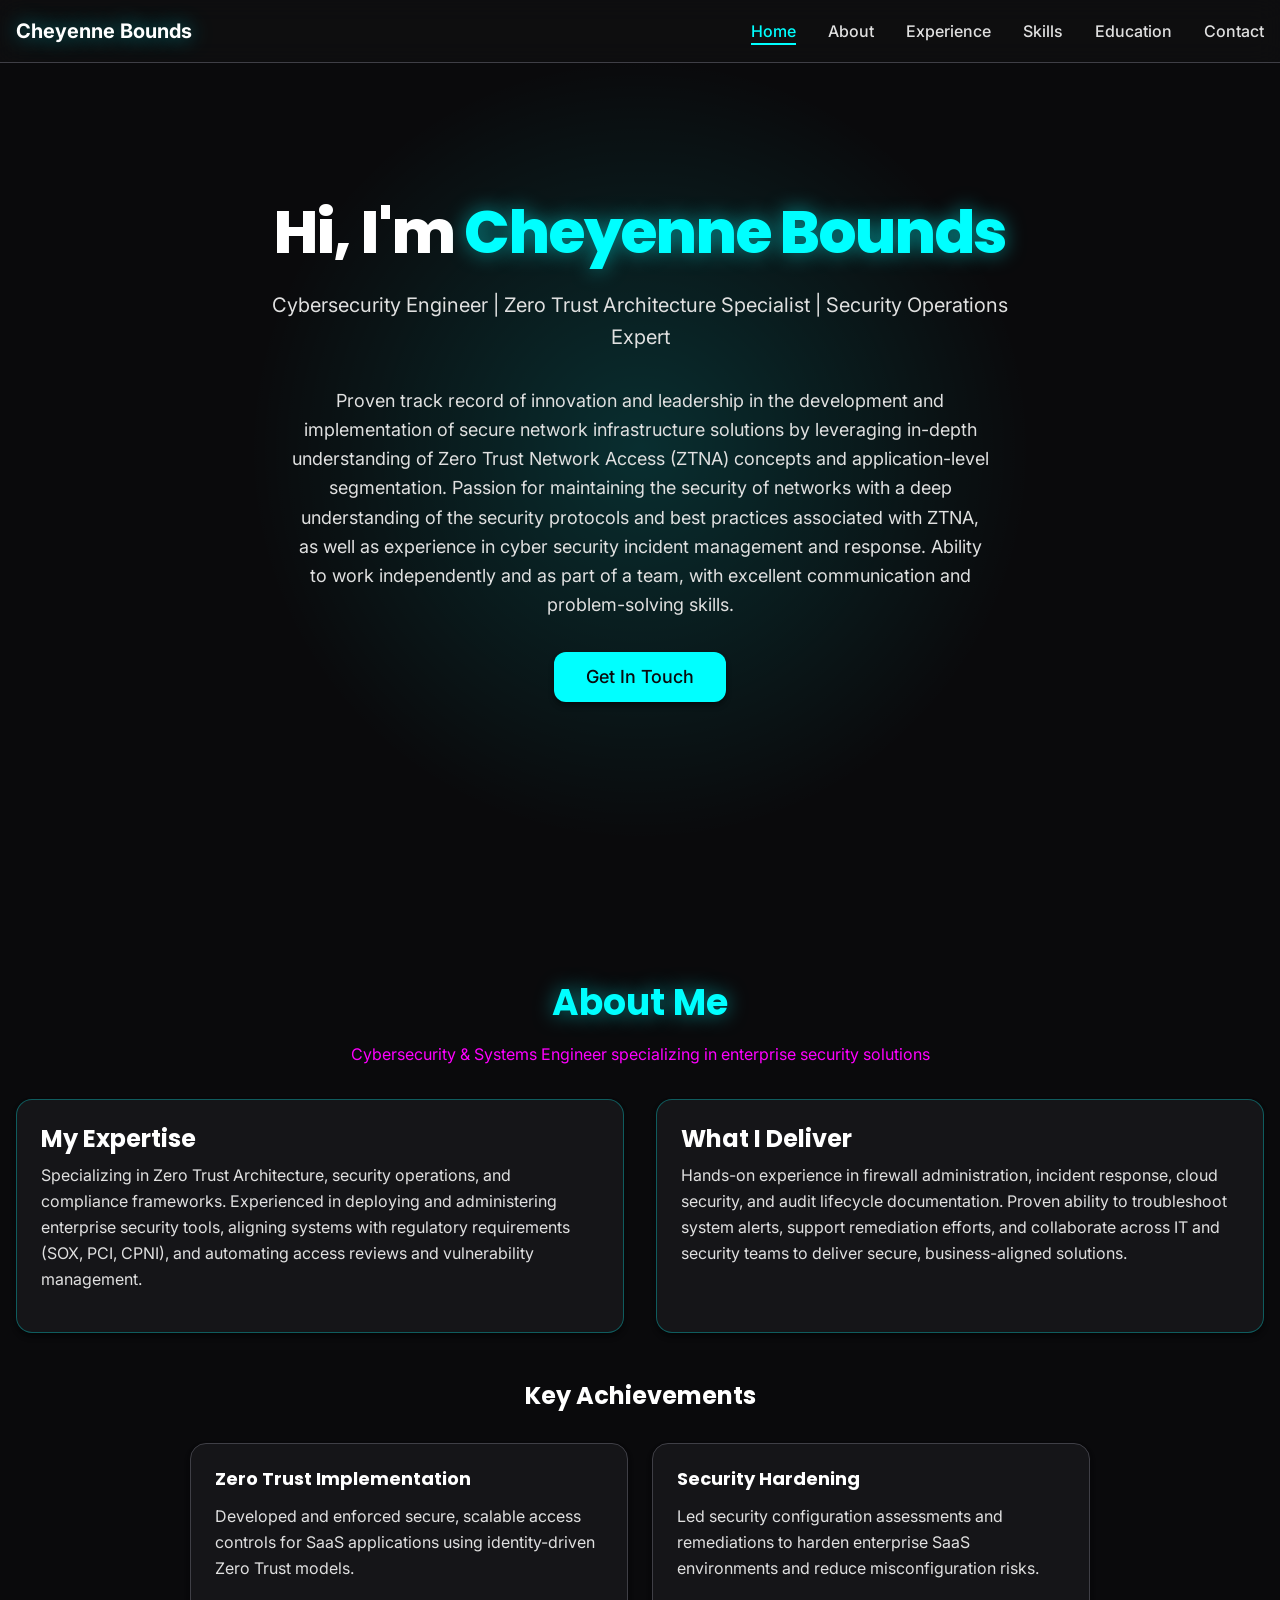
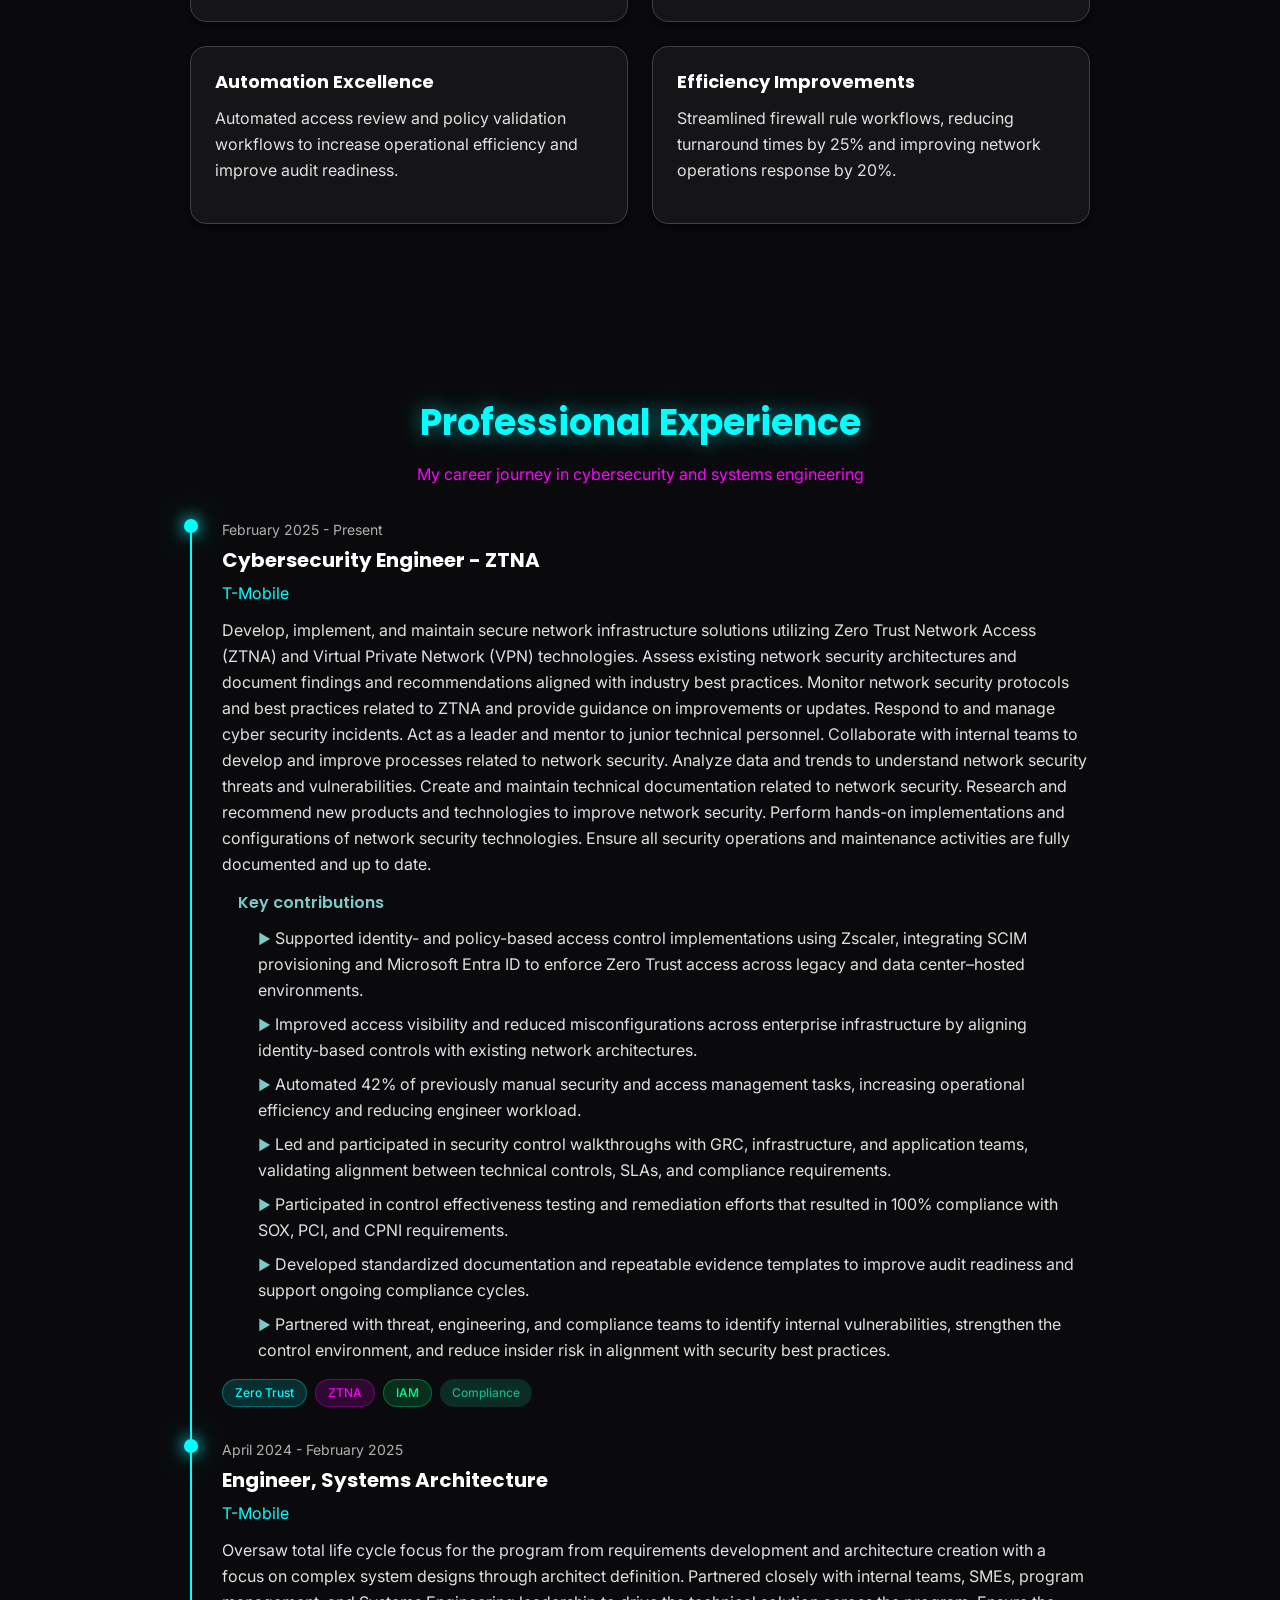
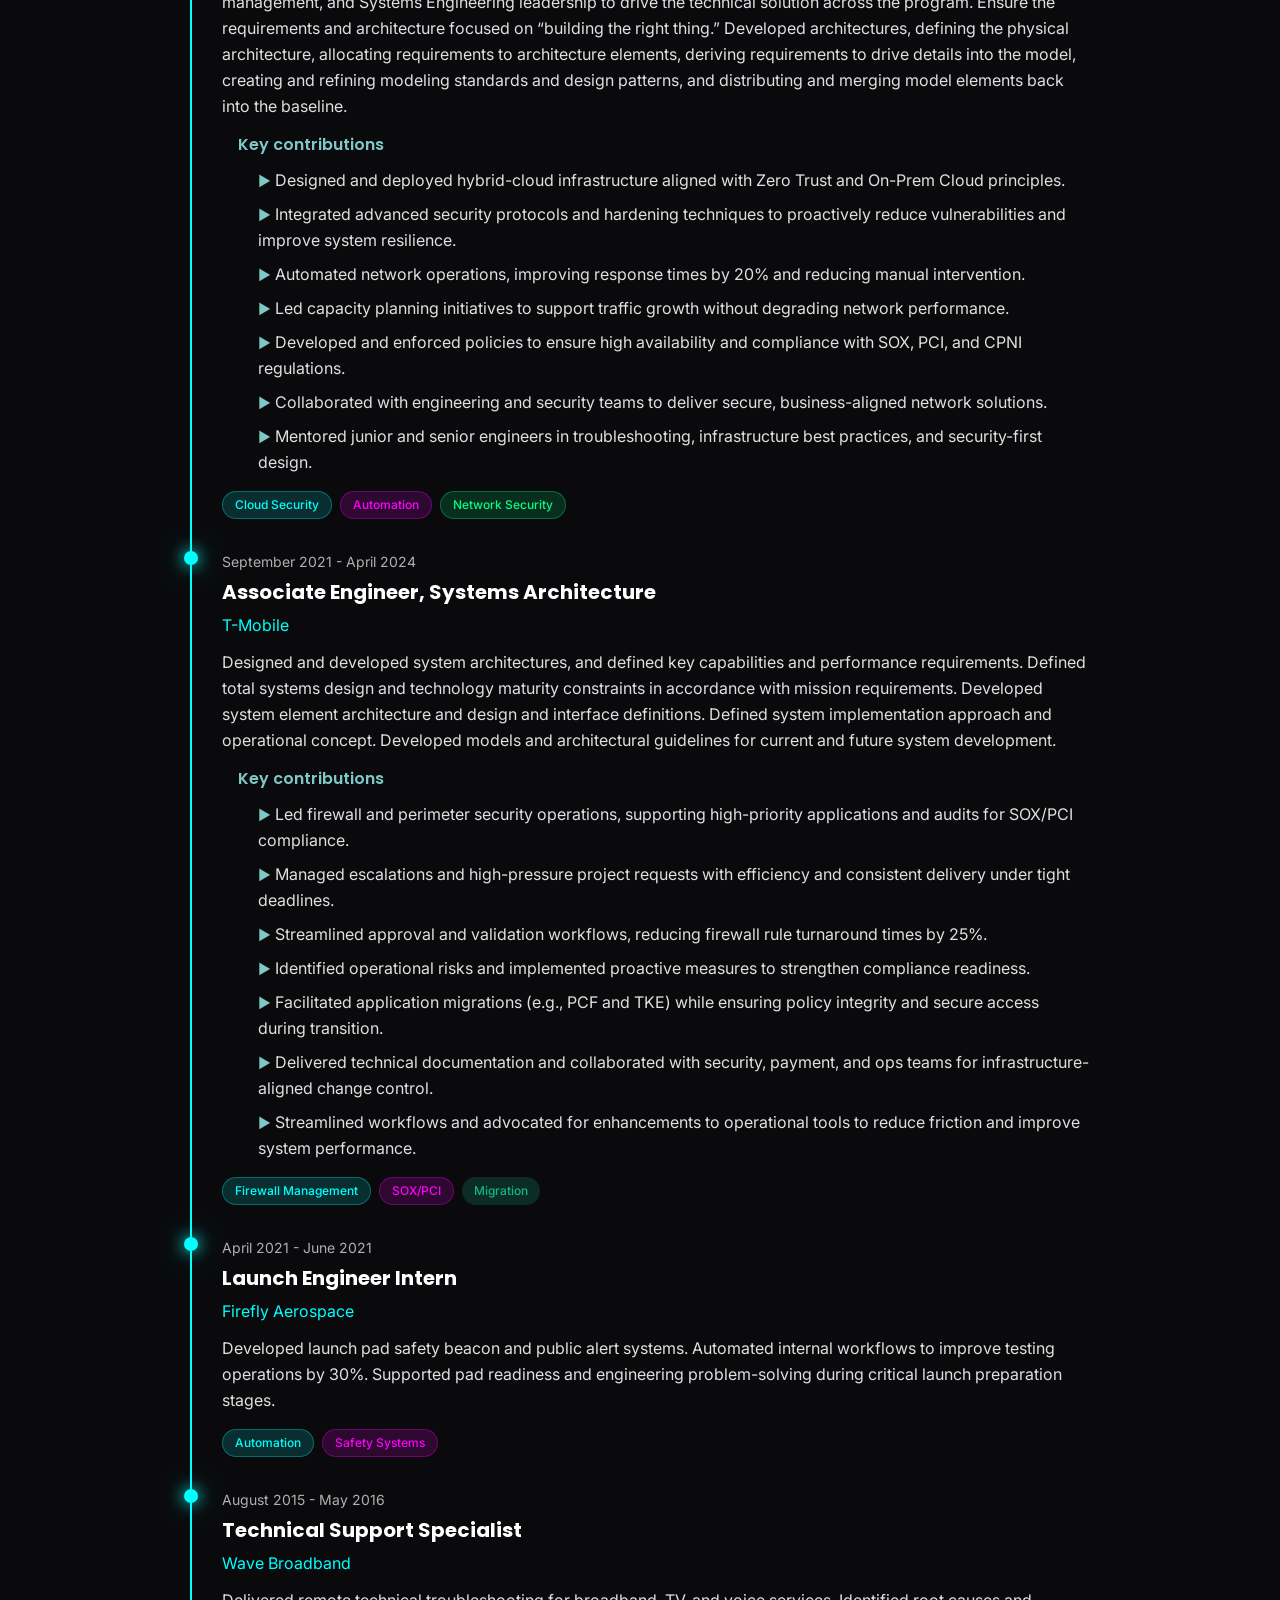
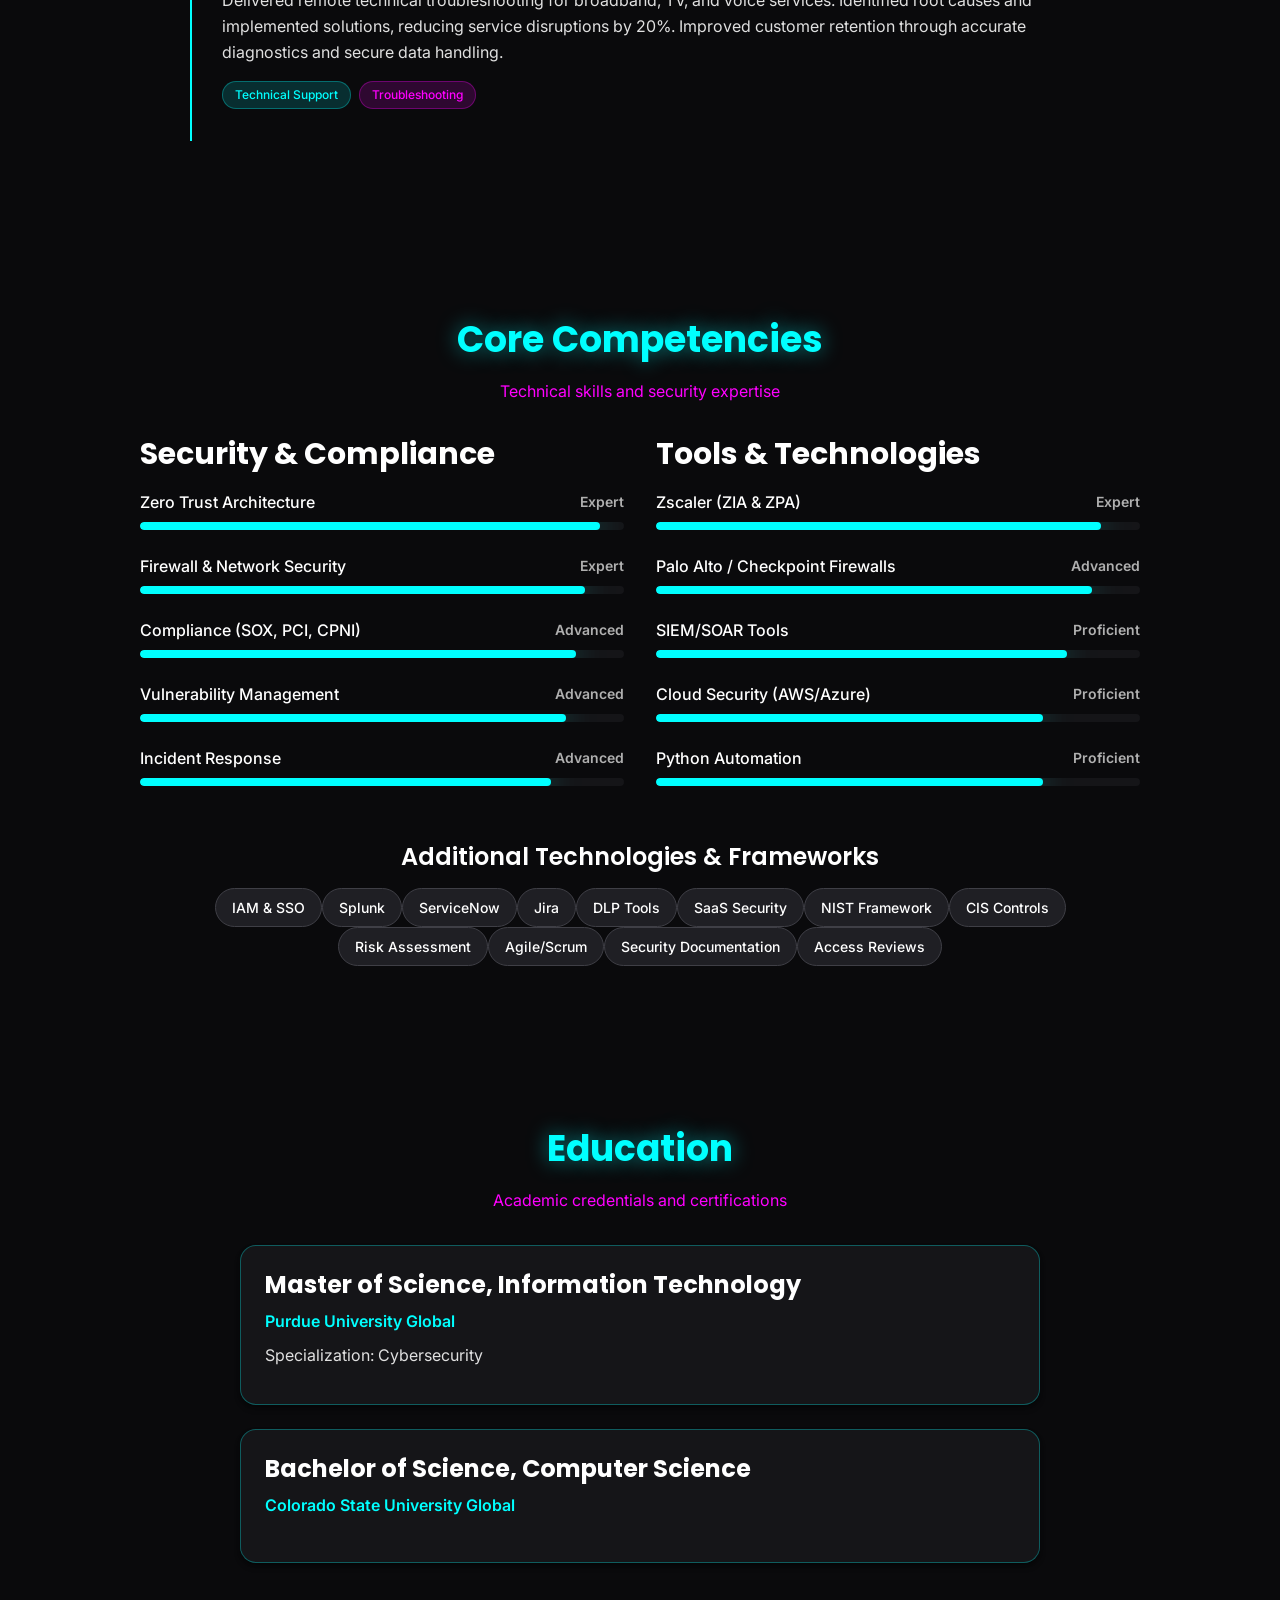
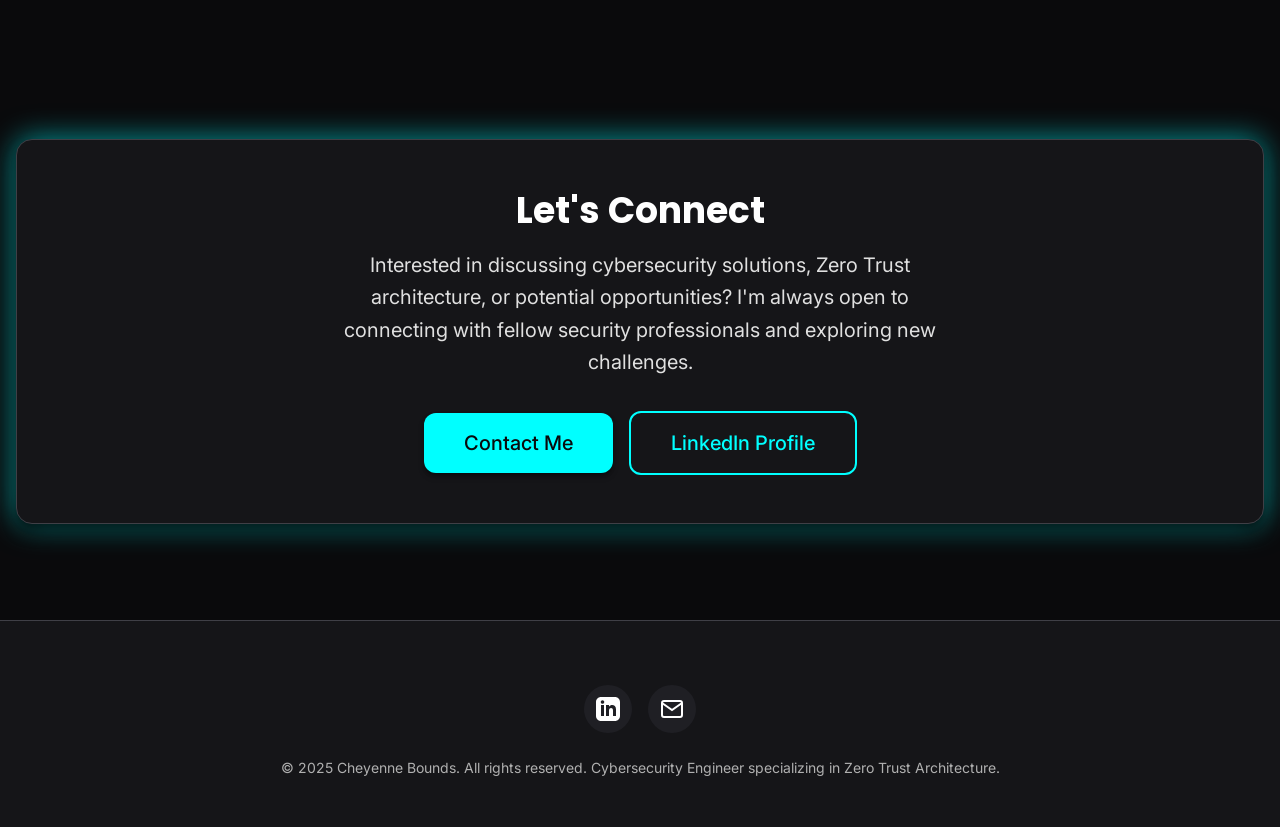
==== index.html @ 3372a551 "Update index.html Signed-off-by: Cheyenne Austin Bounds <61998423+CheyenneABounds@users.noreply.gith" ====
<!DOCTYPE html>
<html lang="en">
<head>
    <meta charset="UTF-8">
    <meta name="viewport" content="width=device-width, initial-scale=1.0">
    <meta name="description" content="Cheyenne Bounds - Cybersecurity Engineer specializing in Zero Trust Architecture, Security Operations, and Compliance">
    <title>Cheyenne Bounds - Cybersecurity Engineer</title>
    
    <!-- Google Fonts -->
    <link rel="preconnect" href="https://fonts.googleapis.com">
    <link rel="preconnect" href="https://fonts.gstatic.com" crossorigin>
    <link href="https://fonts.googleapis.com/css2?family=Inter:wght@300;400;500;600;700;800&family=Poppins:wght@600;700;800&display=swap" rel="stylesheet">
    
    <!-- Stylesheets -->
    <link rel="stylesheet" href="css/style.css">
</head>
<body>
    <!-- Navigation -->
    <nav class="navbar" id="navbar">
        <div class="container navbar-container">
            <a href="index.html" class="navbar-brand text-gradient">Cheyenne Bounds</a>
            
            <button class="navbar-toggle" id="navbar-toggle" aria-label="Toggle menu">
                <span class="navbar-toggle-bar"></span>
                <span class="navbar-toggle-bar"></span>
                <span class="navbar-toggle-bar"></span>
            </button>
            
            <ul class="navbar-menu" id="navbar-menu">
                <li><a href="#home" class="navbar-link active" aria-label="Navigate to Home section">Home</a></li>
                <li><a href="#about" class="navbar-link" aria-label="Navigate to About section">About</a></li>
                <li><a href="#experience" class="navbar-link" aria-label="Navigate to Experience section">Experience</a></li>
                <li><a href="#skills" class="navbar-link" aria-label="Navigate to Skills section">Skills</a></li>
                <li><a href="#education" class="navbar-link" aria-label="Navigate to Education section">Education</a></li>
                <li><a href="contact.html" class="navbar-link" aria-label="Navigate to Contact page">Contact</a></li>
            </ul>
        </div>
    </nav>

    <!-- Hero Section -->
    <section id="home" class="hero">
        <div class="hero-background"></div>
        <div class="container hero-content">
            <div class="animate-fade-in">
                <h1 class="hero-title">
                    Hi, I'm <span class="text-gradient">Cheyenne Bounds</span>
                </h1>
                <p class="hero-subtitle">
                    Cybersecurity Engineer | Zero Trust Architecture Specialist | Security Operations Expert
                </p>
                <p style="max-width: 700px; margin: 0 auto var(--space-8); color: var(--color-text-secondary); font-size: var(--text-lg);">
                    Proven track record of innovation and leadership in the development and implementation of secure network infrastructure solutions by leveraging in-depth understanding of Zero Trust Network Access (ZTNA) concepts and application-level segmentation. 
                    Passion for maintaining the security of networks with a deep understanding of the security protocols and best practices associated with ZTNA, as well as experience in cyber security incident management and response. 
                    Ability to work independently and as part of a team, with excellent communication and problem-solving skills.
                </p>
                <div class="hero-cta">
                    <a href="contact.html" class="btn btn-primary btn-lg" aria-label="Get in touch with Cheyenne Bounds" role="button">Get In Touch</a>
                    
                </div>
            </div>
        </div>
    </section>

    <!-- About Section -->
    <section id="about" class="section">
        <div class="container">
            <div class="text-center mb-8">
                <h2 class="text-gradient">About Me</h2>
                <p class="text-xl text-secondary" style="max-width: 700px; margin: 0 auto;">
                    Cybersecurity & Systems Engineer specializing in enterprise security solutions
                </p>
            </div>
            
            <div class="grid grid-cols-2 gap-8">
                <div class="card card-gradient animate-slide-in-left">
                    <h3 class="card-title">My Expertise</h3>
                    <p class="card-description">
                        Specializing in Zero Trust Architecture, security operations, and compliance frameworks. 
                        Experienced in deploying and administering enterprise security tools, aligning systems with 
                        regulatory requirements (SOX, PCI, CPNI), and automating access reviews and vulnerability management.
                    </p>
                </div>
                
                <div class="card card-gradient animate-slide-in-right">
                    <h3 class="card-title">What I Deliver</h3>
                    <p class="card-description">
                        Hands-on experience in firewall administration, incident response, cloud security, and audit lifecycle 
                        documentation. Proven ability to troubleshoot system alerts, support remediation efforts, and collaborate 
                        across IT and security teams to deliver secure, business-aligned solutions.
                    </p>
                </div>
            </div>

            <!-- Key Achievements -->
            <div style="max-width: 900px; margin: var(--space-12) auto 0;">
                <h3 class="text-center mb-8" style="font-size: var(--text-2xl);">Key Achievements</h3>
                <div class="grid grid-cols-2 gap-6">
                    <div class="card">
                        <h4 class="card-title" style="font-size: var(--text-lg); margin-bottom: var(--space-3);">Zero Trust Implementation</h4>
                        <p class="card-description" style="font-size: var(--text-base);">
                            Developed and enforced secure, scalable access controls for SaaS applications using identity-driven Zero Trust models.
                        </p>
                    </div>
                    <div class="card">
                        <h4 class="card-title" style="font-size: var(--text-lg); margin-bottom: var(--space-3);">Security Hardening</h4>
                        <p class="card-description" style="font-size: var(--text-base);">
                            Led security configuration assessments and remediations to harden enterprise SaaS environments and reduce misconfiguration risks.
                        </p>
                    </div>
                    <div class="card">
                        <h4 class="card-title" style="font-size: var(--text-lg); margin-bottom: var(--space-3);">Automation Excellence</h4>
                        <p class="card-description" style="font-size: var(--text-base);">
                            Automated access review and policy validation workflows to increase operational efficiency and improve audit readiness.
                        </p>
                    </div>
                    <div class="card">
                        <h4 class="card-title" style="font-size: var(--text-lg); margin-bottom: var(--space-3);">Efficiency Improvements</h4>
                        <p class="card-description" style="font-size: var(--text-base);">
                            Streamlined firewall rule workflows, reducing turnaround times by 25% and improving network operations response by 20%.
                        </p>
                    </div>
                </div>
            </div>
        </div>
    </section>

    <!-- Experience Section -->
    <section id="experience" class="section section-lg">
        <div class="container">
            <div class="text-center mb-8">
                <h2 class="text-gradient">Professional Experience</h2>
                <p class="text-xl text-secondary">My career journey in cybersecurity and systems engineering</p>
            </div>
            
            <div style="max-width: 900px; margin: 0 auto;">
                <div class="timeline">
                    <div class="timeline-item animate-fade-in">
                        <div class="timeline-date">February 2025 - Present</div>
                        <h3 class="timeline-title">Cybersecurity Engineer - ZTNA</h3>
                        <div class="timeline-company">T-Mobile</div>
                        <p class="timeline-description">
                            Develop, implement, and maintain secure network infrastructure solutions utilizing Zero Trust Network Access (ZTNA) and Virtual Private Network (VPN) technologies. 
                            Assess existing network security architectures and document findings and recommendations aligned with industry best practices. 
                            Monitor network security protocols and best practices related to ZTNA and provide guidance on improvements or updates. Respond to and manage cyber security incidents. 
                            Act as a leader and mentor to junior technical personnel. Collaborate with internal teams to develop and improve processes related to network security. 
                            Analyze data and trends to understand network security threats and vulnerabilities. Create and maintain technical documentation related to network security. 
                            Research and recommend new products and technologies to improve network security. Perform hands-on implementations and configurations of network security technologies. 
                            Ensure all security operations and maintenance activities are fully documented and up to date.
                        </p>
                        <div class="timeline-contributions">
                            <h4>Key contributions</h4>
                            <ul>
                                <li> Supported identity- and policy-based access control implementations using Zscaler, integrating SCIM provisioning and Microsoft Entra ID to enforce Zero Trust access across legacy and data center–hosted environments.</li>
                                <li> Improved access visibility and reduced misconfigurations across enterprise infrastructure by aligning identity-based controls with existing network architectures.</li>
                                <li> Automated 42% of previously manual security and access management tasks, increasing operational efficiency and reducing engineer workload.</li>
                                <li> Led and participated in security control walkthroughs with GRC, infrastructure, and application teams, validating alignment between technical controls, SLAs, and compliance requirements.</li>
                                <li> Participated in control effectiveness testing and remediation efforts that resulted in 100% compliance with SOX, PCI, and CPNI requirements.</li>
                                <li> Developed standardized documentation and repeatable evidence templates to improve audit readiness and support ongoing compliance cycles.</li>
                                <li> Partnered with threat, engineering, and compliance teams to identify internal vulnerabilities, strengthen the control environment, and reduce insider risk in alignment with security best practices.</li>
                            </ul>
                        </div>
                        <div class="flex gap-2" style="margin-top: 1rem;">
                            <span class="badge badge-primary">Zero Trust</span>
                            <span class="badge badge-secondary">ZTNA</span>
                            <span class="badge badge-accent">IAM</span>
                            <span class="badge badge-success">Compliance</span>
                        </div>
                    </div>
                    
                    <div class="timeline-item animate-fade-in">
                        <div class="timeline-date">April 2024 - February 2025</div>
                        <h3 class="timeline-title">Engineer, Systems Architecture</h3>
                        <div class="timeline-company">T-Mobile</div>
                        <p class="timeline-description">
                            Oversaw total life cycle focus for the program from requirements development and architecture creation with a focus on complex system designs through architect definition. 
                            Partnered closely with internal teams, SMEs, program management, and Systems Engineering leadership to drive the technical solution across the program. 
                            Ensure the requirements and architecture focused on “building the right thing.” 
                            Developed architectures, defining the physical architecture, allocating requirements to architecture elements, deriving requirements to drive details into the model, 
                            creating and refining modeling standards and design patterns, and distributing and merging model elements back into the baseline.</p>
                        <div class="timeline-contributions">
                            <h4>Key contributions</h4>
                            <ul>
                                <li> Designed and deployed hybrid-cloud infrastructure aligned with Zero Trust and On-Prem Cloud principles.</li>
                                <li> Integrated advanced security protocols and hardening techniques to proactively reduce vulnerabilities and improve system resilience.</li>
                                <li> Automated network operations, improving response times by 20% and reducing manual intervention.</li>
                                <li> Led capacity planning initiatives to support traffic growth without degrading network performance.</li>
                                <li> Developed and enforced policies to ensure high availability and compliance with SOX, PCI, and CPNI regulations.</li>
                                <li> Collaborated with engineering and security teams to deliver secure, business-aligned network solutions.</li>
                                <li> Mentored junior and senior engineers in troubleshooting, infrastructure best practices, and security-first design.</li>
                            </ul>
                        </div>
                        <div class="flex gap-2" style="margin-top: 1rem;">
                            <span class="badge badge-primary">Cloud Security</span>
                            <span class="badge badge-secondary">Automation</span>
                            <span class="badge badge-accent">Network Security</span>
                        </div>
                    </div>
                    
                    <div class="timeline-item animate-fade-in">
                        <div class="timeline-date">September 2021 - April 2024</div>
                        <h3 class="timeline-title">Associate Engineer, Systems Architecture</h3>
                        <div class="timeline-company">T-Mobile</div>
                        <p class="timeline-description">
                            Designed and developed system architectures, and defined key capabilities and performance requirements. 
                            Defined total systems design and technology maturity constraints in accordance with mission requirements. 
                            Developed system element architecture and design and interface definitions. 
                            Defined system implementation approach and operational concept. 
                            Developed models and architectural guidelines for current and future system development.</p>
                        <div class="timeline-contributions">
                            <h4>Key contributions</h4>
                            <ul>
                                <li> Led firewall and perimeter security operations, supporting high-priority applications and audits for SOX/PCI compliance.</li>
                                <li> Managed escalations and high-pressure project requests with efficiency and consistent delivery under tight deadlines.</li>
                                <li> Streamlined approval and validation workflows, reducing firewall rule turnaround times by 25%.</li>
                                <li> Identified operational risks and implemented proactive measures to strengthen compliance readiness.</li>
                                <li> Facilitated application migrations (e.g., PCF and TKE) while ensuring policy integrity and secure access during transition.</li>
                                <li> Delivered technical documentation and collaborated with security, payment, and ops teams for infrastructure-aligned change control.</li>
                                <li> Streamlined workflows and advocated for enhancements to operational tools to reduce friction and improve system performance.</li>
                            </ul>
                        </div>
                        <div class="flex gap-2" style="margin-top: 1rem;">
                            <span class="badge badge-primary">Firewall Management</span>
                            <span class="badge badge-secondary">SOX/PCI</span>
                            <span class="badge badge-success">Migration</span>
                        </div>
                    </div>
                    
                    <div class="timeline-item animate-fade-in">
                        <div class="timeline-date">April 2021 - June 2021</div>
                        <h3 class="timeline-title">Launch Engineer Intern</h3>
                        <div class="timeline-company">Firefly Aerospace</div>
                        <p class="timeline-description">
                            Developed launch pad safety beacon and public alert systems. Automated internal workflows to 
                            improve testing operations by 30%. Supported pad readiness and engineering problem-solving during 
                            critical launch preparation stages.
                        </p>
                        <div class="flex gap-2" style="margin-top: 1rem;">
                            <span class="badge badge-primary">Automation</span>
                            <span class="badge badge-secondary">Safety Systems</span>
                        </div>
                    </div>

                    <div class="timeline-item animate-fade-in">
                        <div class="timeline-date">August 2015 - May 2016</div>
                        <h3 class="timeline-title">Technical Support Specialist</h3>
                        <div class="timeline-company">Wave Broadband</div>
                        <p class="timeline-description">
                            Delivered remote technical troubleshooting for broadband, TV, and voice services. Identified root 
                            causes and implemented solutions, reducing service disruptions by 20%. Improved customer retention 
                            through accurate diagnostics and secure data handling.
                        </p>
                        <div class="flex gap-2" style="margin-top: 1rem;">
                            <span class="badge badge-primary">Technical Support</span>
                            <span class="badge badge-secondary">Troubleshooting</span>
                        </div>
                    </div>
                </div>
            </div>
        </div>
    </section>

    <!-- Skills Section -->
    <section id="skills" class="section">
        <div class="container">
            <div class="text-center mb-8">
                <h2 class="text-gradient">Core Competencies</h2>
                <p class="text-xl text-secondary">Technical skills and security expertise</p>
            </div>
            
            <div style="max-width: 1000px; margin: 0 auto;">
                <div class="grid grid-cols-2 gap-8">
                    <div>
                        <h3 class="mb-4">Security & Compliance</h3>
                        <div class="skill-item">
                            <div class="skill-header">
                                <span class="skill-name">Zero Trust Architecture</span>
                                <span class="skill-level">Expert</span>
                            </div>
                            <div class="skill-bar">
                                <div class="skill-progress" style="width: 95%;"></div>
                            </div>
                        </div>
                        
                        <div class="skill-item">
                            <div class="skill-header">
                                <span class="skill-name">Firewall & Network Security</span>
                                <span class="skill-level">Expert</span>
                            </div>
                            <div class="skill-bar">
                                <div class="skill-progress" style="width: 92%;"></div>
                            </div>
                        </div>
                        
                        <div class="skill-item">
                            <div class="skill-header">
                                <span class="skill-name">Compliance (SOX, PCI, CPNI)</span>
                                <span class="skill-level">Advanced</span>
                            </div>
                            <div class="skill-bar">
                                <div class="skill-progress" style="width: 90%;"></div>
                            </div>
                        </div>
                        
                        <div class="skill-item">
                            <div class="skill-header">
                                <span class="skill-name">Vulnerability Management</span>
                                <span class="skill-level">Advanced</span>
                            </div>
                            <div class="skill-bar">
                                <div class="skill-progress" style="width: 88%;"></div>
                            </div>
                        </div>

                        <div class="skill-item">
                            <div class="skill-header">
                                <span class="skill-name">Incident Response</span>
                                <span class="skill-level">Advanced</span>
                            </div>
                            <div class="skill-bar">
                                <div class="skill-progress" style="width: 85%;"></div>
                            </div>
                        </div>
                    </div>
                    
                    <div>
                        <h3 class="mb-4">Tools & Technologies</h3>
                        <div class="skill-item">
                            <div class="skill-header">
                                <span class="skill-name">Zscaler (ZIA & ZPA)</span>
                                <span class="skill-level">Expert</span>
                            </div>
                            <div class="skill-bar">
                                <div class="skill-progress" style="width: 92%;"></div>
                            </div>
                        </div>
                        
                        <div class="skill-item">
                            <div class="skill-header">
                                <span class="skill-name">Palo Alto / Checkpoint Firewalls</span>
                                <span class="skill-level">Advanced</span>
                            </div>
                            <div class="skill-bar">
                                <div class="skill-progress" style="width: 90%;"></div>
                            </div>
                        </div>
                        
                        <div class="skill-item">
                            <div class="skill-header">
                                <span class="skill-name">SIEM/SOAR Tools</span>
                                <span class="skill-level">Proficient</span>
                            </div>
                            <div class="skill-bar">
                                <div class="skill-progress" style="width: 85%;"></div>
                            </div>
                        </div>
                        
                        <div class="skill-item">
                            <div class="skill-header">
                                <span class="skill-name">Cloud Security (AWS/Azure)</span>
                                <span class="skill-level">Proficient</span>
                            </div>
                            <div class="skill-bar">
                                <div class="skill-progress" style="width: 80%;"></div>
                            </div>
                        </div>

                        <div class="skill-item">
                            <div class="skill-header">
                                <span class="skill-name">Python Automation</span>
                                <span class="skill-level">Proficient</span>
                            </div>
                            <div class="skill-bar">
                                <div class="skill-progress" style="width: 80%;"></div>
                            </div>
                        </div>
                    </div>
                </div>
                
                <div class="mt-8 text-center">
                    <h4 class="mb-4">Additional Technologies & Frameworks</h4>
                    <div class="flex flex-wrap gap-3 justify-center">
                        <span class="tag">IAM & SSO</span>
                        <span class="tag">Splunk</span>
                        <span class="tag">ServiceNow</span>
                        <span class="tag">Jira</span>
                        <span class="tag">DLP Tools</span>
                        <span class="tag">SaaS Security</span>
                        <span class="tag">NIST Framework</span>
                        <span class="tag">CIS Controls</span>
                        <span class="tag">Risk Assessment</span>
                        <span class="tag">Agile/Scrum</span>
                        <span class="tag">Security Documentation</span>
                        <span class="tag">Access Reviews</span>
                    </div>
                </div>
            </div>
        </div>
    </section>

    <!-- Education Section -->
    <section id="education" class="section">
        <div class="container">
            <div class="text-center mb-8">
                <h2 class="text-gradient">Education</h2>
                <p class="text-xl text-secondary">Academic credentials and certifications</p>
            </div>
            
            <div style="max-width: 800px; margin: 0 auto;">
                <div class="grid grid-cols-1 gap-6">
                    <div class="card card-gradient">
                        <div class="flex justify-between items-start" style="margin-bottom: var(--space-3);">
                            <div>
                                <h3 class="card-title" style="margin-bottom: var(--space-2);">Master of Science, Information Technology</h3>
                                <p style="color: var(--color-primary); font-weight: var(--font-semibold); margin-bottom: var(--space-2);">
                                    Purdue University Global
                                </p>
                                <p class="card-description" style="margin-bottom: 0;">
                                    Specialization: Cybersecurity
                                </p>
                            </div>
                        </div>
                    </div>

                    <div class="card card-gradient">
                        <div class="flex justify-between items-start" style="margin-bottom: var(--space-3);">
                            <div>
                                <h3 class="card-title" style="margin-bottom: var(--space-2);">Bachelor of Science, Computer Science</h3>
                                <p style="color: var(--color-primary); font-weight: var(--font-semibold); margin-bottom: var(--space-2);">
                                    Colorado State University Global
                                </p>
                            </div>
                        </div>
                    </div>
                </div>
            </div>
        </div>
    </section>

    <!-- CTA Section -->
    <section class="section section-lg">
        <div class="container">
            <div class="card card-glow text-center" style="padding: var(--space-12);">
                <h2 style="margin-bottom: var(--space-4);">Let's Connect</h2>
                <p style="font-size: var(--text-xl); color: var(--color-text-secondary); margin-bottom: var(--space-8); max-width: 600px; margin-left: auto; margin-right: auto;">
                    Interested in discussing cybersecurity solutions, Zero Trust architecture, or potential opportunities? 
                    I'm always open to connecting with fellow security professionals and exploring new challenges.
                </p>
                <div class="flex gap-4 justify-center connect-buttons">
                    <a href="contact.html" class="btn btn-primary btn-xl" aria-label="Contact Cheyenne Bounds">Contact Me</a>
                    <a href="https://www.linkedin.com/in/cheyenne-bounds/" class="btn btn-outline btn-xl" target="_blank" rel="noopener noreferrer" aria-label="Cheyenne Bounds LinkedIn profile (opens in a new tab)">LinkedIn Profile</a>
                </div>
            </div>
        </div>
    </section>

    <!-- Footer -->
    <footer class="footer">
        <div class="container footer-content">
            <div class="footer-social">
                <a href="https://www.linkedin.com/in/cheyenne-bounds/" class="footer-social-link" target="_blank" rel="noopener noreferrer" aria-label="LinkedIn">
                    <svg width="24" height="24" viewBox="0 0 24 24" fill="currentColor">
                        <path d="M19 0h-14c-2.761 0-5 2.239-5 5v14c0 2.761 2.239 5 5 5h14c2.762 0 5-2.239 5-5v-14c0-2.761-2.238-5-5-5zm-11 19h-3v-11h3v11zm-1.5-12.268c-.966 0-1.75-.79-1.75-1.764s.784-1.764 1.75-1.764 1.75.79 1.75 1.764-.783 1.764-1.75 1.764zm13.5 12.268h-3v-5.604c0-3.368-4-3.113-4 0v5.604h-3v-11h3v1.765c1.396-2.586 7-2.777 7 2.476v6.759z"/>
                    </svg>
                </a>
                <a href="mailto:contact@cheyennebounds.com" class="footer-social-link" aria-label="Email">
                    <svg width="24" height="24" viewBox="0 0 24 24" fill="none" stroke="currentColor" stroke-width="2">
                        <path d="M4 4h16c1.1 0 2 .9 2 2v12c0 1.1-.9 2-2 2H4c-1.1 0-2-.9-2-2V6c0-1.1.9-2 2-2z"/>
                        <polyline points="22,6 12,13 2,6"/>
                    </svg>
                </a>
            </div>
            <p class="footer-text">
                &copy; 2025 Cheyenne Bounds. All rights reserved. Cybersecurity Engineer specializing in Zero Trust Architecture.
            </p>
        </div>
    </footer>

    <!-- JavaScript -->
    <script src="js/main.js"></script>
</body>
</html>
---- css/style.css ----
/* ============================================
   CREATIVE RESUME WEBSITE - CSS DESIGN SYSTEM
   ============================================ */

/* ============================
   CSS CUSTOM PROPERTIES
   ============================ */
:root {
  /* === Color Palette === */
  /* Primary Colors - Neon Cyberpunk Scheme */
  --color-primary: #00ffff;           /* Neon cyan */
  --color-primary-light: #5dfdff;     /* Bright cyan */
  --color-primary-dark: #00cccc;      /* Deep cyan */
  --color-primary-gradient: var(--color-primary);
  
  /* Secondary Colors - Neon Accents */
  --color-secondary: #ff00ff;         /* Neon magenta */
  --color-secondary-light: #ff5dff;   /* Bright magenta */
  --color-secondary-dark: #cc00cc;    /* Deep magenta */
  
  /* Accent Colors */
  --color-accent: #00ff88;            /* Neon green */
  --color-accent-light: #5dffa8;      /* Bright green */
  
  /* Neutral Colors */
  --color-background: #0a0a0c;        /* Deep dark background */
  --color-surface: #151518;           /* Card/surface background */
  --color-surface-light: #1f1f24;     /* Lighter surface */
  --color-text-primary: #ffffff;      /* Pure white for maximum contrast */
  --color-text-secondary: #e0e0e0;    /* Very light gray - high contrast */
  --color-text-muted: #b0b0b0;        /* Light gray - still visible */
  --color-border: #3f3f46;            /* Border color */
  
  /* Semantic Colors */
  --color-success: #10b981;
  --color-warning: #f59e0b;
  --color-error: #ef4444;
  --color-info: #8b5cf6;
  
  /* === Typography === */
  /* Font Families */
  --font-primary: 'Inter', -apple-system, BlinkMacSystemFont, 'Segoe UI', Roboto, sans-serif;
  --font-heading: 'Poppins', 'Inter', -apple-system, sans-serif;
  --font-mono: 'Fira Code', 'Courier New', monospace;
  
  /* Font Sizes */
  --text-xs: 0.75rem;      /* 12px */
  --text-sm: 0.875rem;     /* 14px */
  --text-base: 1rem;       /* 16px */
  --text-lg: 1.125rem;     /* 18px */
  --text-xl: 1.25rem;      /* 20px */
  --text-2xl: 1.5rem;      /* 24px */
  --text-3xl: 1.875rem;    /* 30px */
  --text-4xl: 2.25rem;     /* 36px */
  --text-5xl: 3rem;        /* 48px */
  --text-6xl: 3.75rem;     /* 60px */
  --text-7xl: 4.5rem;      /* 72px */
  
  /* Font Weights */
  --font-light: 300;
  --font-normal: 400;
  --font-medium: 500;
  --font-semibold: 600;
  --font-bold: 700;
  --font-extrabold: 800;
  
  /* Line Heights */
  --leading-tight: 1.25;
  --leading-snug: 1.375;
  --leading-normal: 1.5;
  --leading-relaxed: 1.625;
  --leading-loose: 2;
  
  /* === Spacing === */
  --space-1: 0.25rem;      /* 4px */
  --space-2: 0.5rem;       /* 8px */
  --space-3: 0.75rem;      /* 12px */
  --space-4: 1rem;         /* 16px */
  --space-5: 1.25rem;      /* 20px */
  --space-6: 1.5rem;       /* 24px */
  --space-8: 2rem;         /* 32px */
  --space-10: 2.5rem;      /* 40px */
  --space-12: 3rem;        /* 48px */
  --space-16: 4rem;        /* 64px */
  --space-20: 5rem;        /* 80px */
  --space-24: 6rem;        /* 96px */
  
  /* === Border Radius === */
  --radius-sm: 0.25rem;    /* 4px */
  --radius-md: 0.5rem;     /* 8px */
  --radius-lg: 0.75rem;    /* 12px */
  --radius-xl: 1rem;       /* 16px */
  --radius-2xl: 1.5rem;    /* 24px */
  --radius-full: 9999px;
  
  /* === Shadows === */
  --shadow-sm: 0 1px 2px 0 rgba(0, 0, 0, 0.3);
  --shadow-md: 0 4px 6px -1px rgba(0, 0, 0, 0.4), 0 2px 4px -1px rgba(0, 0, 0, 0.3);
  --shadow-lg: 0 10px 15px -3px rgba(0, 0, 0, 0.5), 0 4px 6px -2px rgba(0, 0, 0, 0.4);
  --shadow-xl: 0 20px 25px -5px rgba(0, 0, 0, 0.6), 0 10px 10px -5px rgba(0, 0, 0, 0.5);
  --shadow-2xl: 0 25px 50px -12px rgba(0, 0, 0, 0.7);
  --shadow-glow: 0 0 30px rgba(0, 255, 255, 0.6);
  --shadow-glow-accent: 0 0 40px rgba(255, 0, 255, 0.6);
  
  /* === Transitions === */
  --transition-fast: 150ms cubic-bezier(0.4, 0, 0.2, 1);
  --transition-base: 300ms cubic-bezier(0.4, 0, 0.2, 1);
  --transition-slow: 500ms cubic-bezier(0.4, 0, 0.2, 1);
  
  /* === Z-index === */
  --z-base: 1;
  --z-dropdown: 100;
  --z-sticky: 200;
  --z-fixed: 300;
  --z-modal: 400;
  --z-popover: 500;
  --z-tooltip: 600;
  
  /* === Container Widths === */
  --container-sm: 640px;
  --container-md: 768px;
  --container-lg: 1024px;
  --container-xl: 1280px;
  --container-2xl: 1536px;
}

/* ============================
   RESET & BASE STYLES
   ============================ */
*, *::before, *::after {
  box-sizing: border-box;
  margin: 0;
  padding: 0;
}

html {
  font-size: 16px;
  scroll-behavior: smooth;
  -webkit-font-smoothing: antialiased;
  -moz-osx-font-smoothing: grayscale;
}

body {
  font-family: var(--font-primary);
  font-size: var(--text-base);
  font-weight: var(--font-normal);
  line-height: var(--leading-normal);
  color: var(--color-text-primary);
  background-color: var(--color-background);
  overflow-x: hidden;
}

/* ============================
   TYPOGRAPHY
   ============================ */
h1, h2, h3, h4, h5, h6 {
  font-family: var(--font-heading);
  font-weight: var(--font-bold);
  line-height: var(--leading-tight);
  color: #ffffff;
  margin-bottom: var(--space-4);
}

h1 {
  font-size: var(--text-5xl);
  font-weight: var(--font-extrabold);
  letter-spacing: -0.02em;
}

h2 {
  font-size: var(--text-4xl);
  font-weight: var(--font-bold);
}

h3 {
  font-size: var(--text-3xl);
  font-weight: var(--font-bold);
}

h4 {
  font-size: var(--text-2xl);
  font-weight: var(--font-semibold);
}

h5 {
  font-size: var(--text-xl);
  font-weight: var(--font-semibold);
}

h6 {
  font-size: var(--text-lg);
  font-weight: var(--font-semibold);
}

p {
  margin-bottom: var(--space-4);
  color: #e0e0e0;
  line-height: var(--leading-relaxed);
}

a {
  color: var(--color-primary);
  text-decoration: none;
  transition: color var(--transition-fast);
}

a:hover {
  color: var(--color-primary-light);
}

strong, b {
  font-weight: var(--font-bold);
}

em, i {
  font-style: italic;
}

code {
  font-family: var(--font-mono);
  font-size: 0.9em;
  padding: var(--space-1) var(--space-2);
  background-color: var(--color-surface);
  border-radius: var(--radius-sm);
  color: var(--color-accent);
}

pre {
  font-family: var(--font-mono);
  padding: var(--space-4);
  background-color: var(--color-surface);
  border-radius: var(--radius-lg);
  overflow-x: auto;
  margin-bottom: var(--space-4);
}

/* Text Utilities */
.text-gradient {
  color: var(--color-primary);
  text-shadow: 0 0 20px rgba(0, 255, 255, 0.5);
}

.text-primary { color: var(--color-primary); }
.text-secondary { color: var(--color-secondary); }
.text-accent { color: var(--color-accent); }
.text-muted { color: var(--color-text-muted); }

/* ============================
   CONTAINER & LAYOUT
   ============================ */
.container {
  width: 100%;
  max-width: var(--container-xl);
  margin: 0 auto;
  padding: 0 var(--space-4);
}

.container-sm { max-width: var(--container-sm); }
.container-md { max-width: var(--container-md); }
.container-lg { max-width: var(--container-lg); }
.container-xl { max-width: var(--container-xl); }
.container-2xl { max-width: var(--container-2xl); }

.section {
  padding: var(--space-20) 0;
}

.section-sm {
  padding: var(--space-12) 0;
}

.section-lg {
  padding: var(--space-24) 0;
}

/* Flexbox Utilities */
.flex { display: flex; }
.flex-col { flex-direction: column; }
.flex-row { flex-direction: row; }
.flex-wrap { flex-wrap: wrap; }
.items-center { align-items: center; }
.items-start { align-items: flex-start; }
.items-end { align-items: flex-end; }
.justify-center { justify-content: center; }
.justify-between { justify-content: space-between; }
.justify-around { justify-content: space-around; }
.justify-start { justify-content: flex-start; }
.justify-end { justify-content: flex-end; }
.gap-2 { gap: var(--space-2); }
.gap-4 { gap: var(--space-4); }
.gap-6 { gap: var(--space-6); }
.gap-8 { gap: var(--space-8); }

/* Grid Utilities */
.grid { display: grid; }
.grid-cols-1 { grid-template-columns: repeat(1, minmax(0, 1fr)); }
.grid-cols-2 { grid-template-columns: repeat(2, minmax(0, 1fr)); }
.grid-cols-3 { grid-template-columns: repeat(3, minmax(0, 1fr)); }
.grid-cols-4 { grid-template-columns: repeat(4, minmax(0, 1fr)); }

/* ============================
   BUTTON COMPONENTS
   ============================ */
.btn {
  display: inline-flex;
  align-items: center;
  justify-content: center;
  gap: var(--space-2);
  padding: var(--space-3) var(--space-6);
  font-family: var(--font-primary);
  font-size: var(--text-base);
  font-weight: var(--font-medium);
  line-height: 1;
  text-align: center;
  text-decoration: none;
  border: none;
  border-radius: var(--radius-lg);
  cursor: pointer;
  transition: all var(--transition-base);
  white-space: nowrap;
  user-select: none;
}

.btn:disabled {
  opacity: 0.5;
  cursor: not-allowed;
}

/* Button Variants */
.btn-primary {
  background: var(--color-primary);
  color: var(--color-background);
  box-shadow: var(--shadow-md);
}

/* primary hover handled later (single authoritative rule) */

.btn-secondary {
  background-color: var(--color-secondary);
  color: white;
  box-shadow: var(--shadow-md);
}

.btn-secondary:hover:not(:disabled) {
  background-color: var(--color-secondary-dark);
  transform: translateY(-2px);
  box-shadow: var(--shadow-lg), var(--shadow-glow-accent);
}

.btn-outline {
  background-color: transparent;
  color: var(--color-primary);
  border: 2px solid var(--color-primary);
}

.btn-outline:hover:not(:disabled) {
  background-color: var(--color-primary-dark);
  color: var(--color-background);
  border-color: var(--color-primary-dark);
  transform: translateY(-2px);
  box-shadow: var(--shadow-lg), var(--shadow-glow-accent), 0 0 15px rgba(0, 204, 204, 0.12);
}

.btn-outline:focus-visible {
  background-color: var(--color-primary-dark);
  color: var(--color-background);
  border-color: var(--color-primary-dark);
}

/* Ensure active/focus states have strong contrast */
.btn-outline:active {
  background-color: var(--color-primary-dark);
  color: var(--color-background);
  border-color: var(--color-primary-dark);
}

.btn-primary:focus-visible,
.btn-primary:active {
  background-color: var(--color-primary);
  color: var(--color-background);
  box-shadow: 0 0 0 6px rgba(0, 255, 255, 0.08);
}

/* Improve hover contrast for primary buttons (including hero CTA) */
.btn-primary:hover:not(:disabled) {
  background-color: var(--color-primary-dark);
  color: var(--color-background);
  transform: translateY(-2px);
  box-shadow: var(--shadow-lg), var(--shadow-glow-accent);
}

.btn-ghost {
  background-color: transparent;
  color: var(--color-primary);
}

.btn-ghost:hover:not(:disabled) {
  background-color: var(--color-surface);
  box-shadow: var(--shadow-glow-accent);
}

/* Button Sizes */
.btn-sm {
  padding: var(--space-2) var(--space-4);
  font-size: var(--text-sm);
}

.btn-lg {
  padding: var(--space-4) var(--space-8);
  font-size: var(--text-lg);
}

.btn-xl {
  padding: var(--space-5) var(--space-10);
  font-size: var(--text-xl);
}

/* ============================
   CARD COMPONENT
   ============================ */
.card {
  background-color: var(--color-surface);
  border-radius: var(--radius-xl);
  padding: var(--space-6);
  box-shadow: var(--shadow-md);
  transition: all var(--transition-base);
  border: 1px solid var(--color-border);
}

.card:hover {
  transform: translateY(-4px);
  box-shadow: var(--shadow-xl);
  border-color: var(--color-primary);
}

.card-header {
  margin-bottom: var(--space-4);
}

.card-title {
  font-size: var(--text-2xl);
  font-weight: var(--font-bold);
  margin-bottom: var(--space-2);
}

.card-description {
  color: #e0e0e0;
  font-size: var(--text-base);
}

.card-content {
  margin-bottom: var(--space-4);
}

.card-footer {
  display: flex;
  align-items: center;
  justify-content: space-between;
  padding-top: var(--space-4);
  border-top: 1px solid var(--color-border);
}

/* Card Variants */
.card-gradient {
  background: var(--color-surface);
  border: 1px solid rgba(0, 255, 255, 0.3);
}

.card-glow {
  box-shadow: var(--shadow-lg), var(--shadow-glow);
}

/* ============================
   FORM COMPONENTS
   ============================ */
.form-group {
  margin-bottom: var(--space-6);
}

.form-label {
  display: block;
  font-size: var(--text-sm);
  font-weight: var(--font-medium);
  color: var(--color-text-primary);
  margin-bottom: var(--space-2);
}

.form-input,
.form-textarea,
.form-select {
  width: 100%;
  padding: var(--space-3) var(--space-4);
  font-family: var(--font-primary);
  font-size: var(--text-base);
  color: var(--color-text-primary);
  background-color: var(--color-surface);
  border: 2px solid var(--color-border);
  border-radius: var(--radius-lg);
  transition: all var(--transition-fast);
}

.form-input:focus,
.form-textarea:focus,
.form-select:focus {
  outline: none;
  border-color: var(--color-primary);
  box-shadow: 0 0 0 3px rgba(0, 255, 255, 0.2), 0 0 15px rgba(0, 255, 255, 0.3);
}

.form-input::placeholder,
.form-textarea::placeholder {
  color: var(--color-text-muted);
}

.form-textarea {
  resize: vertical;
  min-height: 120px;
}

.form-error {
  display: block;
  margin-top: var(--space-2);
  font-size: var(--text-sm);
  color: var(--color-error);
}

.form-helper {
  display: block;
  margin-top: var(--space-2);
  font-size: var(--text-sm);
  color: var(--color-text-muted);
}

/* ============================
   BADGE COMPONENT
   ============================ */
.badge {
  display: inline-flex;
  align-items: center;
  gap: var(--space-1);
  padding: var(--space-1) var(--space-3);
  font-size: var(--text-xs);
  font-weight: var(--font-medium);
  border-radius: var(--radius-full);
  white-space: nowrap;
}

.badge-primary {
  background-color: rgba(0, 255, 255, 0.15);
  color: var(--color-primary);
  border: 1px solid rgba(0, 255, 255, 0.3);
}

.badge-secondary {
  background-color: rgba(255, 0, 255, 0.15);
  color: var(--color-secondary);
  border: 1px solid rgba(255, 0, 255, 0.3);
}

.badge-success {
  background-color: rgba(16, 185, 129, 0.2);
  color: var(--color-success);
}

.badge-accent {
  background-color: rgba(0, 255, 136, 0.15);
  color: var(--color-accent);
  border: 1px solid rgba(0, 255, 136, 0.3);
}

/* ============================
   NAVIGATION COMPONENT
   ============================ */
.navbar {
  position: fixed;
  top: 0;
  left: 0;
  right: 0;
  z-index: var(--z-fixed);
  background-color: rgba(15, 15, 17, 0.8);
  backdrop-filter: blur(12px);
  border-bottom: 1px solid var(--color-border);
  padding: var(--space-4) 0;
  transition: all var(--transition-base);
}

.navbar.scrolled {
  background-color: rgba(15, 15, 17, 0.95);
  box-shadow: var(--shadow-lg);
}

.navbar-container {
  display: flex;
  align-items: center;
  justify-content: space-between;
}

.navbar-brand {
  font-size: var(--text-xl);
  font-weight: var(--font-bold);
  color: var(--color-text-primary);
  text-decoration: none;
}

.navbar-menu {
  display: flex;
  align-items: center;
  gap: var(--space-8);
  list-style: none;
}

.navbar-link {
  font-size: var(--text-base);
  font-weight: var(--font-medium);
  color: var(--color-text-secondary);
  text-decoration: none;
  transition: color var(--transition-fast);
  position: relative;
}

.navbar-link:hover,
.navbar-link.active {
  color: var(--color-primary);
}

.navbar-link::after {
  content: '';
  position: absolute;
  bottom: -4px;
  left: 0;
  width: 0;
  height: 2px;
  background: var(--color-primary-gradient);
  transition: width var(--transition-base);
}

.navbar-link:hover::after,
.navbar-link.active::after {
  width: 100%;
}

/* Mobile Menu Toggle */
.navbar-toggle {
  display: none;
  flex-direction: column;
  gap: var(--space-1);
  background: none;
  border: none;
  cursor: pointer;
  padding: var(--space-2);
}

.navbar-toggle-bar {
  width: 24px;
  height: 2px;
  background-color: var(--color-text-primary);
  transition: all var(--transition-base);
}

/* ============================
   HERO SECTION
   ============================ */
.hero {
  min-height: 100vh;
  display: flex;
  align-items: center;
  justify-content: center;
  position: relative;
  overflow: hidden;
  padding: var(--space-20) 0;
}

.hero-background {
  position: absolute;
  top: 0;
  left: 0;
  width: 100%;
  height: 100%;
  background: radial-gradient(circle at 50% 50%, rgba(0, 255, 255, 0.15) 0%, transparent 50%);
  z-index: -1;
}

.hero-content {
  text-align: center;
  max-width: 800px;
  margin: 0 auto;
}

.hero-title {
  font-size: var(--text-6xl);
  font-weight: var(--font-extrabold);
  margin-bottom: var(--space-6);
  line-height: 1.1;
}

.hero-subtitle {
  font-size: var(--text-xl);
  color: var(--color-text-secondary);
  margin-bottom: var(--space-8);
  line-height: var(--leading-relaxed);
}

.hero-cta {
  display: flex;
  gap: var(--space-4);
  justify-content: center;
  flex-wrap: wrap;
}

/* ============================
   TIMELINE COMPONENT
   ============================ */
.timeline {
  position: relative;
  padding-left: var(--space-8);
}

.timeline::before {
  content: '';
  position: absolute;
  left: 0;
  top: 0;
  bottom: 0;
  width: 2px;
  background: var(--color-primary);
}

.timeline-item {
  position: relative;
  padding-bottom: var(--space-8);
}

.timeline-item::before {
  content: '';
  position: absolute;
  left: calc(-1 * var(--space-8) - 6px);
  top: 0;
  width: 14px;
  height: 14px;
  border-radius: 50%;
  background-color: var(--color-primary);
  box-shadow: 0 0 15px var(--color-primary), 0 0 30px rgba(0, 255, 255, 0.5);
  z-index: 1;
}

.timeline-date {
  font-size: var(--text-sm);
  color: var(--color-text-muted);
  margin-bottom: var(--space-2);
}

.timeline-title {
  font-size: var(--text-xl);
  font-weight: var(--font-bold);
  margin-bottom: var(--space-2);
}

.timeline-company {
  font-size: var(--text-base);
  color: var(--color-primary);
  margin-bottom: var(--space-3);
}

.timeline-description {
  color: #e0e0e0;
  line-height: var(--leading-relaxed);
}

.timeline-contributions {
   margin-top: var(--space-4);
   padding-left: var(--space-4);
}

.timeline-contributions h4 {
   font-size: var(--text-base);
   font-weight: var(--font-semibold);
   color: #7ec8c8;
   margin-bottom: var(--space-3);
}

.timeline-contributions ul {
   list-style: none;
   padding: 0;
   margin: 0;
}

.timeline-contributions li {
   position: relative;
   padding-left: var(--space-5);
   margin-bottom: var(--space-2);
   color: #e0e0e0;
   line-height: var(--leading-relaxed);
}

.timeline-contributions li::before {
   content: '►';
   positiont: absolute;
   left: 0;
   color: #7ec8c8;
   font-size: var(--text-sm);
}

/* ============================
   SKILL BARS
   ============================ */
.skill-item {
  margin-bottom: var(--space-6);
}

.skill-header {
  display: flex;
  justify-content: space-between;
  align-items: center;
  margin-bottom: var(--space-2);
}

.skill-name {
  font-weight: var(--font-medium);
  color: #ffffff;
}

.skill-level {
  font-size: var(--text-sm);
  color: #b0b0b0;
  font-weight: var(--font-semibold);
}

.skill-bar {
  height: 8px;
  background-color: var(--color-surface);
  border-radius: var(--radius-full);
  overflow: hidden;
}

.skill-progress {
  height: 100%;
  background: var(--color-primary);
  border-radius: var(--radius-full);
  transition: width 1s ease-out;
  box-shadow: var(--shadow-glow);
}

/* ============================
   TAG / CHIP COMPONENT
   ============================ */
.tag {
  display: inline-flex;
  align-items: center;
  padding: var(--space-2) var(--space-4);
  font-size: var(--text-sm);
  font-weight: var(--font-medium);
  color: #ffffff;
  background-color: var(--color-surface-light);
  border-radius: var(--radius-full);
  border: 1px solid var(--color-border);
  transition: all var(--transition-fast);
}

.tag:hover {
  border-color: var(--color-primary);
  background-color: rgba(0, 255, 255, 0.15);
  box-shadow: 0 0 10px rgba(0, 255, 255, 0.3);
}

/* ============================
   FOOTER
   ============================ */
.footer {
  padding: var(--space-16) 0 var(--space-8);
  border-top: 1px solid var(--color-border);
  background-color: var(--color-surface);
}

.footer-content {
  text-align: center;
}

.footer-social {
  display: flex;
  gap: var(--space-4);
  justify-content: center;
  margin-bottom: var(--space-6);
}

.footer-social-link {
  display: flex;
  align-items: center;
  justify-content: center;
  width: 48px;
  height: 48px;
  border-radius: var(--radius-full);
  background-color: var(--color-surface-light);
  color: var(--color-text-primary);
  transition: all var(--transition-base);
}

.footer-social-link:hover {
  background: var(--color-primary);
  color: var(--color-background);
  transform: translateY(-4px);
  box-shadow: var(--shadow-glow);
}

.footer-text {
  color: var(--color-text-muted);
  font-size: var(--text-sm);
}

/* ============================
   UTILITY CLASSES
   ============================ */
/* Spacing */
.mt-4 { margin-top: var(--space-4); }
.mt-8 { margin-top: var(--space-8); }
.mb-4 { margin-bottom: var(--space-4); }
.mb-8 { margin-bottom: var(--space-8); }
.mx-auto { margin-left: auto; margin-right: auto; }

/* Text Alignment */
.text-center { text-align: center; }
.text-left { text-align: left; }
.text-right { text-align: right; }

/* Display */
.hidden { display: none; }
.block { display: block; }
.inline-block { display: inline-block; }

/* Position */
.relative { position: relative; }
.absolute { position: absolute; }
.fixed { position: fixed; }

/* Overflow */
.overflow-hidden { overflow: hidden; }
.overflow-auto { overflow: auto; }

/* ============================
   ANIMATIONS
   ============================ */
@keyframes fadeIn {
  from {
    opacity: 0;
    transform: translateY(20px);
  }
  to {
    opacity: 1;
    transform: translateY(0);
  }
}

@keyframes slideInLeft {
  from {
    opacity: 0;
    transform: translateX(-30px);
  }
  to {
    opacity: 1;
    transform: translateX(0);
  }
}

@keyframes slideInRight {
  from {
    opacity: 0;
    transform: translateX(30px);
  }
  to {
    opacity: 1;
    transform: translateX(0);
  }
}

@keyframes pulse {
  0%, 100% {
    opacity: 1;
  }
  50% {
    opacity: 0.5;
  }
}

@keyframes float {
  0%, 100% {
    transform: translateY(0px);
  }
  50% {
    transform: translateY(-20px);
  }
}

.animate-fade-in {
  animation: fadeIn 0.6s ease-out;
}

.animate-slide-in-left {
  animation: slideInLeft 0.6s ease-out;
}

.animate-slide-in-right {
  animation: slideInRight 0.6s ease-out;
}

.animate-pulse {
  animation: pulse 2s cubic-bezier(0.4, 0, 0.6, 1) infinite;
}

.animate-float {
  animation: float 3s ease-in-out infinite;
}

/* ============================
   RESPONSIVE DESIGN
   ============================ */
@media (max-width: 1024px) {
  :root {
    --text-5xl: 2.5rem;
    --text-6xl: 3rem;
    --text-7xl: 3.5rem;
  }
  
  .grid-cols-3 {
    grid-template-columns: repeat(2, minmax(0, 1fr));
  }
  
  .grid-cols-4 {
    grid-template-columns: repeat(2, minmax(0, 1fr));
  }
}

@media (max-width: 768px) {
  :root {
    --text-5xl: 2rem;
    --text-6xl: 2.5rem;
    --space-20: 3rem;
    --space-24: 4rem;
  }
  
  .navbar-menu {
    display: none;
    position: absolute;
    top: 100%;
    left: 0;
    right: 0;
    background-color: var(--color-surface);
    flex-direction: column;
    padding: var(--space-4);
    border-top: 1px solid var(--color-border);
    box-shadow: var(--shadow-lg);
  }
  
  .navbar-menu.active {
    display: flex;
  }
  
  .navbar-toggle {
    display: flex;
  }
  
  .navbar-toggle.active .navbar-toggle-bar:nth-child(1) {
    transform: rotate(45deg) translate(5px, 5px);
  }
  
  .navbar-toggle.active .navbar-toggle-bar:nth-child(2) {
    opacity: 0;
  }
  
  .navbar-toggle.active .navbar-toggle-bar:nth-child(3) {
    transform: rotate(-45deg) translate(7px, -6px);
  }
  
  .grid-cols-2,
  .grid-cols-3,
  .grid-cols-4 {
    grid-template-columns: repeat(1, minmax(0, 1fr));
  }
  
  .hero-cta {
    flex-direction: column;
  }
  
  .hero-cta .btn {
    width: 100%;
  }
}

@media (max-width: 480px) {
  :root {
    --text-5xl: 1.75rem;
    --text-6xl: 2rem;
  }
  
  .container {
    padding: 0 var(--space-3);
  }
  
  .card {
    padding: var(--space-4);
  }
}

/* Connect buttons: stack by default (mobile-first) and ensure accessible focus */
.connect-buttons { display: flex; gap: var(--space-4); justify-content: center; align-items: center; flex-direction: column; }

/* On wider screens, show buttons inline */
@media (min-width: 769px) {
  .connect-buttons { flex-direction: row; }
  .connect-buttons .btn { width: auto; }
}

@media (max-width: 768px) {
  .connect-buttons .btn { width: 100%; max-width: 360px; }
}

.btn:focus-visible {
  outline: 3px solid rgba(0, 255, 255, 0.18);
  outline-offset: 3px;
  box-shadow: 0 0 0 4px rgba(0, 255, 255, 0.06);
}
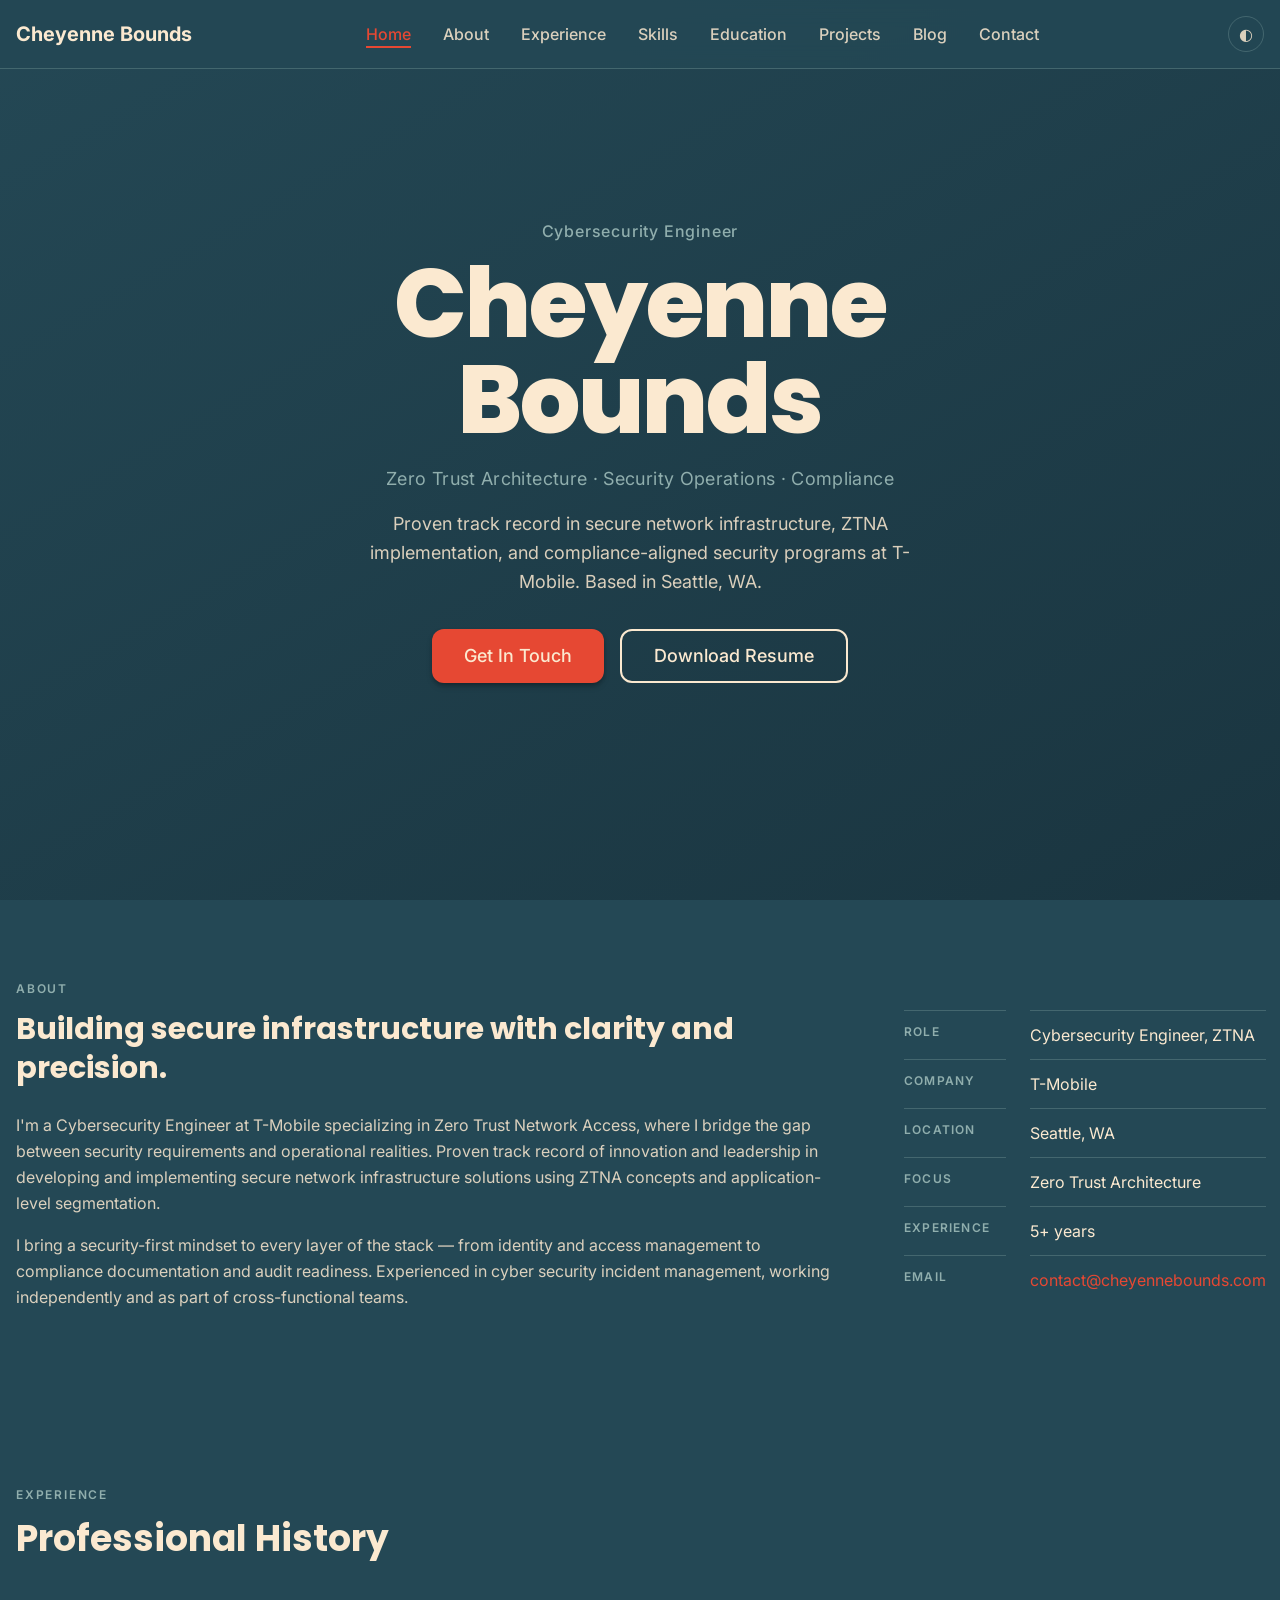
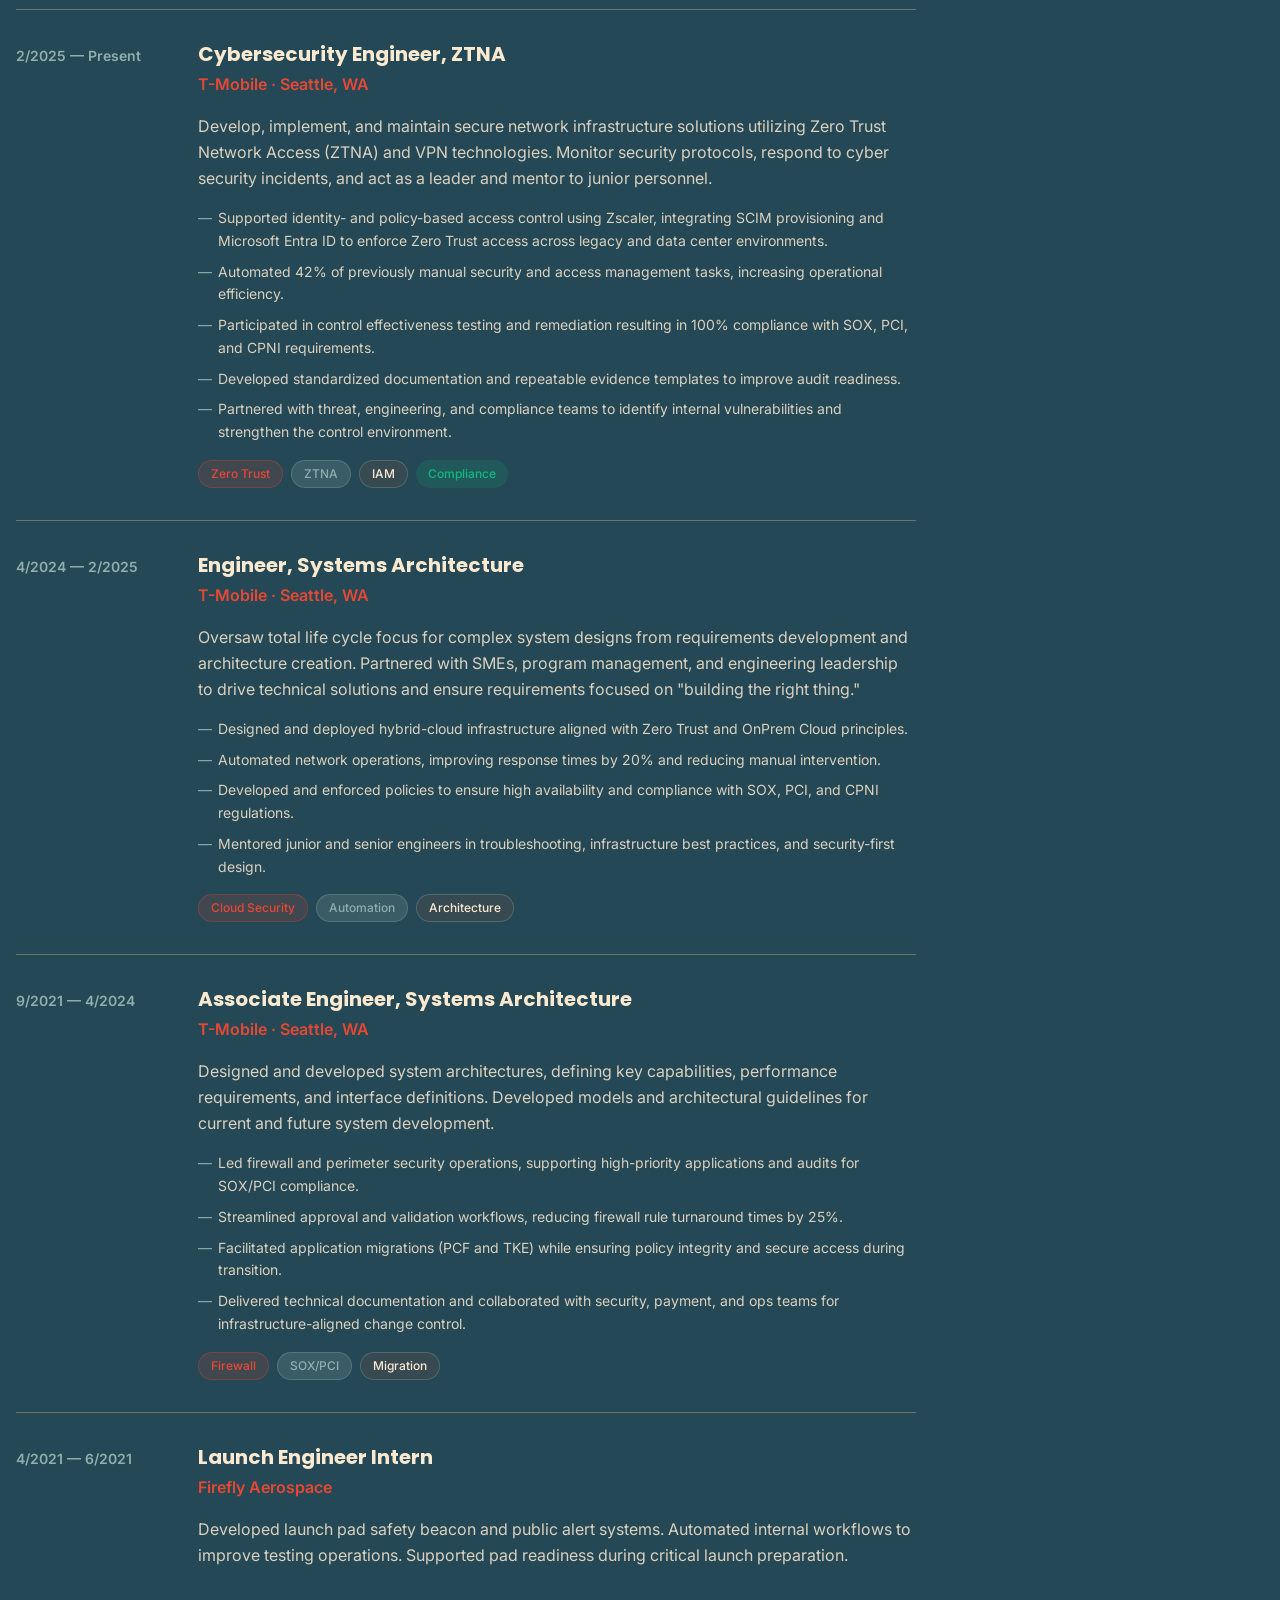
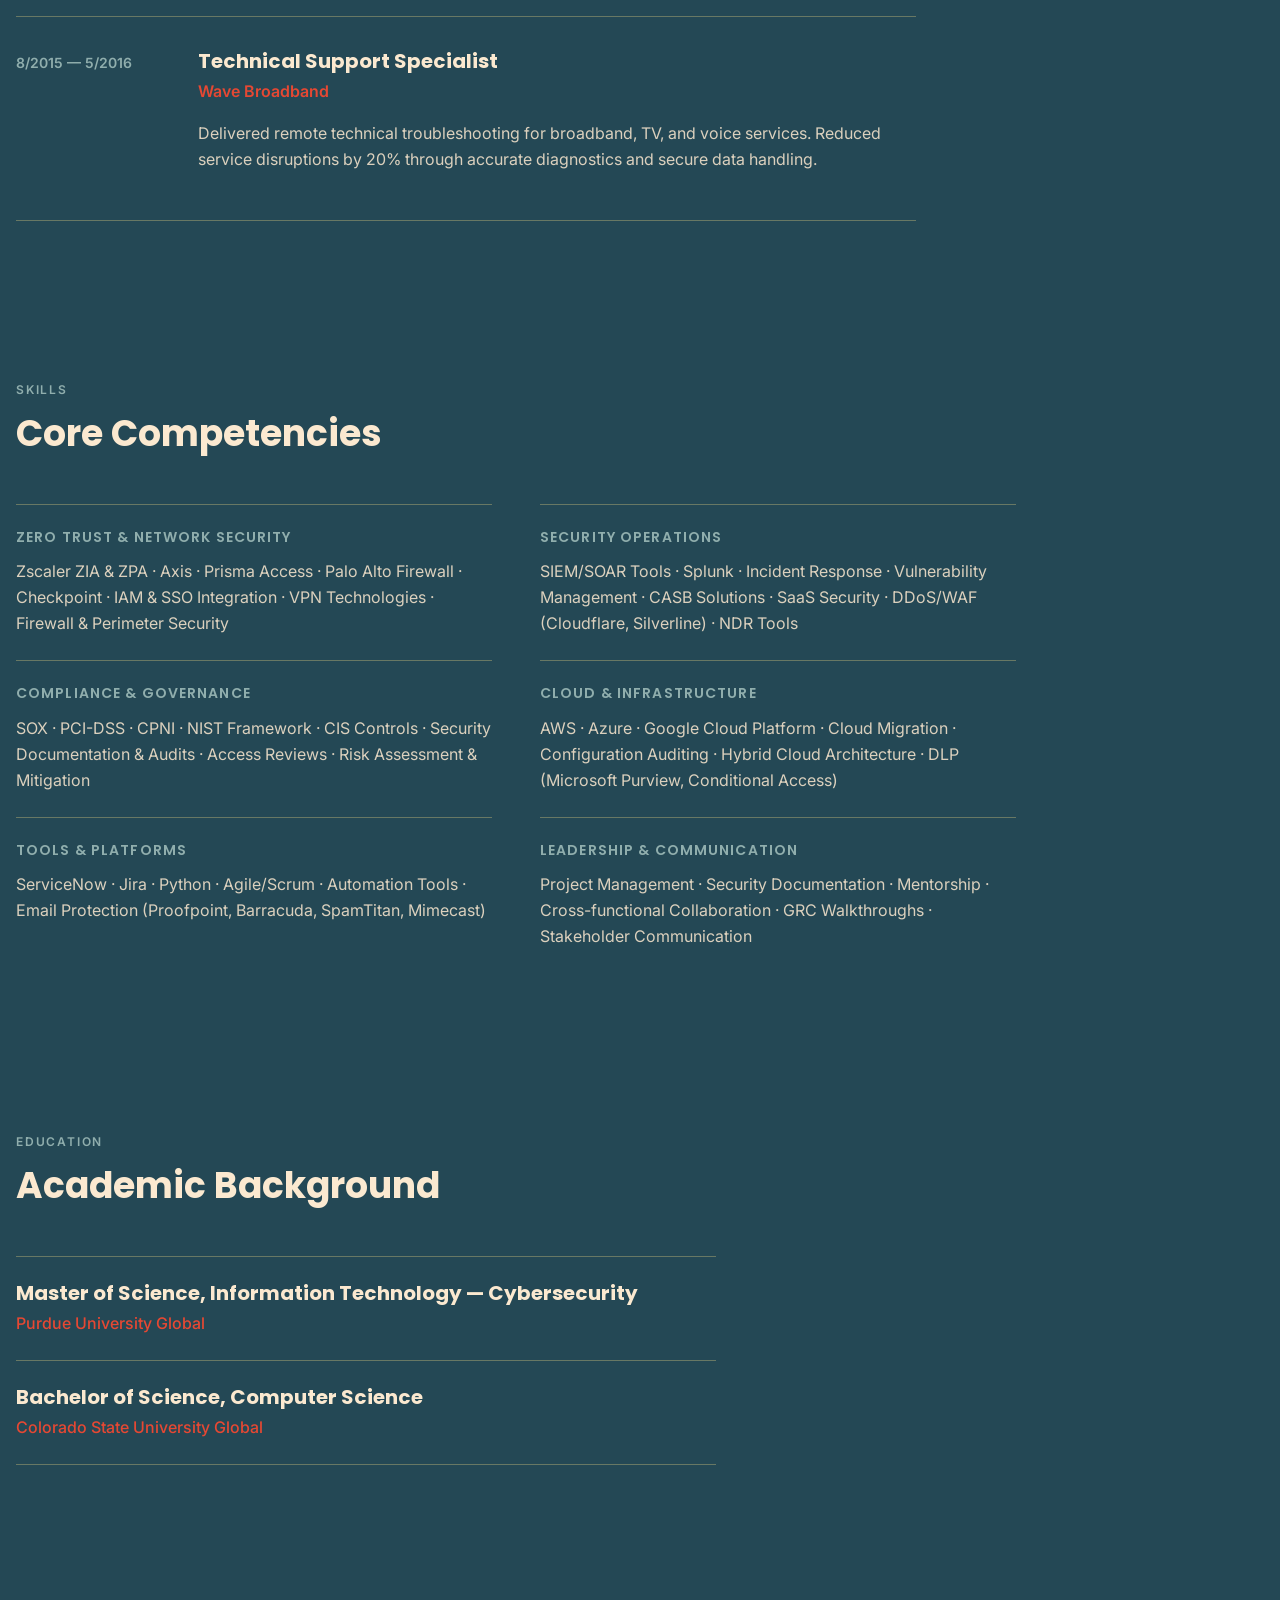
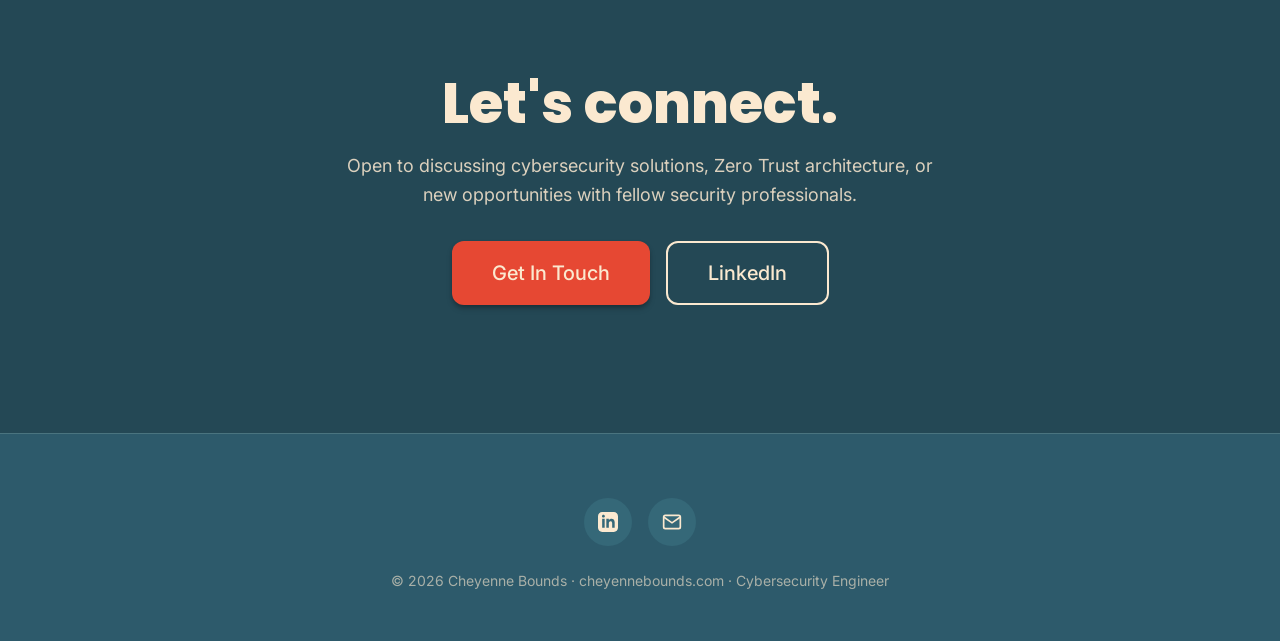
==== commit b7ff4deb: "Changing the color pallet and layout of the resume site and add a toggle between styles for light an" ====
--- a/index.html
+++ b/index.html
@@ -1,497 +1,306 @@
-<!DOCTYPE html>
-<html lang="en">
-<head>
-    <meta charset="UTF-8">
-    <meta name="viewport" content="width=device-width, initial-scale=1.0">
-    <meta name="description" content="Cheyenne Bounds - Cybersecurity Engineer specializing in Zero Trust Architecture, Security Operations, and Compliance">
-    <title>Cheyenne Bounds - Cybersecurity Engineer</title>
-    
-    <!-- Google Fonts -->
-    <link rel="preconnect" href="https://fonts.googleapis.com">
-    <link rel="preconnect" href="https://fonts.gstatic.com" crossorigin>
-    <link href="https://fonts.googleapis.com/css2?family=Inter:wght@300;400;500;600;700;800&family=Poppins:wght@600;700;800&display=swap" rel="stylesheet">
-    
-    <!-- Stylesheets -->
-    <link rel="stylesheet" href="css/style.css">
-</head>
-<body>
-    <!-- Navigation -->
-    <nav class="navbar" id="navbar">
-        <div class="container navbar-container">
-            <a href="index.html" class="navbar-brand text-gradient">Cheyenne Bounds</a>
-            
-            <button class="navbar-toggle" id="navbar-toggle" aria-label="Toggle menu">
-                <span class="navbar-toggle-bar"></span>
-                <span class="navbar-toggle-bar"></span>
-                <span class="navbar-toggle-bar"></span>
-            </button>
-            
-            <ul class="navbar-menu" id="navbar-menu">
-                <li><a href="#home" class="navbar-link active" aria-label="Navigate to Home section">Home</a></li>
-                <li><a href="#about" class="navbar-link" aria-label="Navigate to About section">About</a></li>
-                <li><a href="#experience" class="navbar-link" aria-label="Navigate to Experience section">Experience</a></li>
-                <li><a href="#skills" class="navbar-link" aria-label="Navigate to Skills section">Skills</a></li>
-                <li><a href="#education" class="navbar-link" aria-label="Navigate to Education section">Education</a></li>
-                <li><a href="contact.html" class="navbar-link" aria-label="Navigate to Contact page">Contact</a></li>
-            </ul>
-        </div>
-    </nav>
-
-    <!-- Hero Section -->
-    <section id="home" class="hero">
-        <div class="hero-background"></div>
-        <div class="container hero-content">
-            <div class="animate-fade-in">
-                <h1 class="hero-title">
-                    Hi, I'm <span class="text-gradient">Cheyenne Bounds</span>
-                </h1>
-                <p class="hero-subtitle">
-                    Cybersecurity Engineer | Zero Trust Architecture Specialist | Security Operations Expert
-                </p>
-                <p style="max-width: 700px; margin: 0 auto var(--space-8); color: var(--color-text-secondary); font-size: var(--text-lg);">
-                    Proven track record of innovation and leadership in the development and implementation of secure network infrastructure solutions by leveraging in-depth understanding of Zero Trust Network Access (ZTNA) concepts and application-level segmentation. 
-                    Passion for maintaining the security of networks with a deep understanding of the security protocols and best practices associated with ZTNA, as well as experience in cyber security incident management and response. 
-                    Ability to work independently and as part of a team, with excellent communication and problem-solving skills.
-                </p>
-                <div class="hero-cta">
-                    <a href="contact.html" class="btn btn-primary btn-lg" aria-label="Get in touch with Cheyenne Bounds" role="button">Get In Touch</a>
-                    
-                </div>
-            </div>
-        </div>
-    </section>
-
-    <!-- About Section -->
-    <section id="about" class="section">
-        <div class="container">
-            <div class="text-center mb-8">
-                <h2 class="text-gradient">About Me</h2>
-                <p class="text-xl text-secondary" style="max-width: 700px; margin: 0 auto;">
-                    Cybersecurity & Systems Engineer specializing in enterprise security solutions
-                </p>
-            </div>
-            
-            <div class="grid grid-cols-2 gap-8">
-                <div class="card card-gradient animate-slide-in-left">
-                    <h3 class="card-title">My Expertise</h3>
-                    <p class="card-description">
-                        Specializing in Zero Trust Architecture, security operations, and compliance frameworks. 
-                        Experienced in deploying and administering enterprise security tools, aligning systems with 
-                        regulatory requirements (SOX, PCI, CPNI), and automating access reviews and vulnerability management.
-                    </p>
-                </div>
-                
-                <div class="card card-gradient animate-slide-in-right">
-                    <h3 class="card-title">What I Deliver</h3>
-                    <p class="card-description">
-                        Hands-on experience in firewall administration, incident response, cloud security, and audit lifecycle 
-                        documentation. Proven ability to troubleshoot system alerts, support remediation efforts, and collaborate 
-                        across IT and security teams to deliver secure, business-aligned solutions.
-                    </p>
-                </div>
-            </div>
-
-            <!-- Key Achievements -->
-            <div style="max-width: 900px; margin: var(--space-12) auto 0;">
-                <h3 class="text-center mb-8" style="font-size: var(--text-2xl);">Key Achievements</h3>
-                <div class="grid grid-cols-2 gap-6">
-                    <div class="card">
-                        <h4 class="card-title" style="font-size: var(--text-lg); margin-bottom: var(--space-3);">Zero Trust Implementation</h4>
-                        <p class="card-description" style="font-size: var(--text-base);">
-                            Developed and enforced secure, scalable access controls for SaaS applications using identity-driven Zero Trust models.
-                        </p>
-                    </div>
-                    <div class="card">
-                        <h4 class="card-title" style="font-size: var(--text-lg); margin-bottom: var(--space-3);">Security Hardening</h4>
-                        <p class="card-description" style="font-size: var(--text-base);">
-                            Led security configuration assessments and remediations to harden enterprise SaaS environments and reduce misconfiguration risks.
-                        </p>
-                    </div>
-                    <div class="card">
-                        <h4 class="card-title" style="font-size: var(--text-lg); margin-bottom: var(--space-3);">Automation Excellence</h4>
-                        <p class="card-description" style="font-size: var(--text-base);">
-                            Automated access review and policy validation workflows to increase operational efficiency and improve audit readiness.
-                        </p>
-                    </div>
-                    <div class="card">
-                        <h4 class="card-title" style="font-size: var(--text-lg); margin-bottom: var(--space-3);">Efficiency Improvements</h4>
-                        <p class="card-description" style="font-size: var(--text-base);">
-                            Streamlined firewall rule workflows, reducing turnaround times by 25% and improving network operations response by 20%.
-                        </p>
-                    </div>
-                </div>
-            </div>
-        </div>
-    </section>
-
-    <!-- Experience Section -->
-    <section id="experience" class="section section-lg">
-        <div class="container">
-            <div class="text-center mb-8">
-                <h2 class="text-gradient">Professional Experience</h2>
-                <p class="text-xl text-secondary">My career journey in cybersecurity and systems engineering</p>
-            </div>
-            
-            <div style="max-width: 900px; margin: 0 auto;">
-                <div class="timeline">
-                    <div class="timeline-item animate-fade-in">
-                        <div class="timeline-date">February 2025 - Present</div>
-                        <h3 class="timeline-title">Cybersecurity Engineer - ZTNA</h3>
-                        <div class="timeline-company">T-Mobile</div>
-                        <p class="timeline-description">
-                            Develop, implement, and maintain secure network infrastructure solutions utilizing Zero Trust Network Access (ZTNA) and Virtual Private Network (VPN) technologies. 
-                            Assess existing network security architectures and document findings and recommendations aligned with industry best practices. 
-                            Monitor network security protocols and best practices related to ZTNA and provide guidance on improvements or updates. Respond to and manage cyber security incidents. 
-                            Act as a leader and mentor to junior technical personnel. Collaborate with internal teams to develop and improve processes related to network security. 
-                            Analyze data and trends to understand network security threats and vulnerabilities. Create and maintain technical documentation related to network security. 
-                            Research and recommend new products and technologies to improve network security. Perform hands-on implementations and configurations of network security technologies. 
-                            Ensure all security operations and maintenance activities are fully documented and up to date.
-                        </p>
-                        <div class="timeline-contributions">
-                            <h4>Key contributions</h4>
-                            <ul>
-                                <li> Supported identity- and policy-based access control implementations using Zscaler, integrating SCIM provisioning and Microsoft Entra ID to enforce Zero Trust access across legacy and data center–hosted environments.</li>
-                                <li> Improved access visibility and reduced misconfigurations across enterprise infrastructure by aligning identity-based controls with existing network architectures.</li>
-                                <li> Automated 42% of previously manual security and access management tasks, increasing operational efficiency and reducing engineer workload.</li>
-                                <li> Led and participated in security control walkthroughs with GRC, infrastructure, and application teams, validating alignment between technical controls, SLAs, and compliance requirements.</li>
-                                <li> Participated in control effectiveness testing and remediation efforts that resulted in 100% compliance with SOX, PCI, and CPNI requirements.</li>
-                                <li> Developed standardized documentation and repeatable evidence templates to improve audit readiness and support ongoing compliance cycles.</li>
-                                <li> Partnered with threat, engineering, and compliance teams to identify internal vulnerabilities, strengthen the control environment, and reduce insider risk in alignment with security best practices.</li>
-                            </ul>
-                        </div>
-                        <div class="flex gap-2" style="margin-top: 1rem;">
-                            <span class="badge badge-primary">Zero Trust</span>
-                            <span class="badge badge-secondary">ZTNA</span>
-                            <span class="badge badge-accent">IAM</span>
-                            <span class="badge badge-success">Compliance</span>
-                        </div>
-                    </div>
-                    
-                    <div class="timeline-item animate-fade-in">
-                        <div class="timeline-date">April 2024 - February 2025</div>
-                        <h3 class="timeline-title">Engineer, Systems Architecture</h3>
-                        <div class="timeline-company">T-Mobile</div>
-                        <p class="timeline-description">
-                            Oversaw total life cycle focus for the program from requirements development and architecture creation with a focus on complex system designs through architect definition. 
-                            Partnered closely with internal teams, SMEs, program management, and Systems Engineering leadership to drive the technical solution across the program. 
-                            Ensure the requirements and architecture focused on “building the right thing.” 
-                            Developed architectures, defining the physical architecture, allocating requirements to architecture elements, deriving requirements to drive details into the model, 
-                            creating and refining modeling standards and design patterns, and distributing and merging model elements back into the baseline.</p>
-                        <div class="timeline-contributions">
-                            <h4>Key contributions</h4>
-                            <ul>
-                                <li> Designed and deployed hybrid-cloud infrastructure aligned with Zero Trust and On-Prem Cloud principles.</li>
-                                <li> Integrated advanced security protocols and hardening techniques to proactively reduce vulnerabilities and improve system resilience.</li>
-                                <li> Automated network operations, improving response times by 20% and reducing manual intervention.</li>
-                                <li> Led capacity planning initiatives to support traffic growth without degrading network performance.</li>
-                                <li> Developed and enforced policies to ensure high availability and compliance with SOX, PCI, and CPNI regulations.</li>
-                                <li> Collaborated with engineering and security teams to deliver secure, business-aligned network solutions.</li>
-                                <li> Mentored junior and senior engineers in troubleshooting, infrastructure best practices, and security-first design.</li>
-                            </ul>
-                        </div>
-                        <div class="flex gap-2" style="margin-top: 1rem;">
-                            <span class="badge badge-primary">Cloud Security</span>
-                            <span class="badge badge-secondary">Automation</span>
-                            <span class="badge badge-accent">Network Security</span>
-                        </div>
-                    </div>
-                    
-                    <div class="timeline-item animate-fade-in">
-                        <div class="timeline-date">September 2021 - April 2024</div>
-                        <h3 class="timeline-title">Associate Engineer, Systems Architecture</h3>
-                        <div class="timeline-company">T-Mobile</div>
-                        <p class="timeline-description">
-                            Designed and developed system architectures, and defined key capabilities and performance requirements. 
-                            Defined total systems design and technology maturity constraints in accordance with mission requirements. 
-                            Developed system element architecture and design and interface definitions. 
-                            Defined system implementation approach and operational concept. 
-                            Developed models and architectural guidelines for current and future system development.</p>
-                        <div class="timeline-contributions">
-                            <h4>Key contributions</h4>
-                            <ul>
-                                <li> Led firewall and perimeter security operations, supporting high-priority applications and audits for SOX/PCI compliance.</li>
-                                <li> Managed escalations and high-pressure project requests with efficiency and consistent delivery under tight deadlines.</li>
-                                <li> Streamlined approval and validation workflows, reducing firewall rule turnaround times by 25%.</li>
-                                <li> Identified operational risks and implemented proactive measures to strengthen compliance readiness.</li>
-                                <li> Facilitated application migrations (e.g., PCF and TKE) while ensuring policy integrity and secure access during transition.</li>
-                                <li> Delivered technical documentation and collaborated with security, payment, and ops teams for infrastructure-aligned change control.</li>
-                                <li> Streamlined workflows and advocated for enhancements to operational tools to reduce friction and improve system performance.</li>
-                            </ul>
-                        </div>
-                        <div class="flex gap-2" style="margin-top: 1rem;">
-                            <span class="badge badge-primary">Firewall Management</span>
-                            <span class="badge badge-secondary">SOX/PCI</span>
-                            <span class="badge badge-success">Migration</span>
-                        </div>
-                    </div>
-                    
-                    <div class="timeline-item animate-fade-in">
-                        <div class="timeline-date">April 2021 - June 2021</div>
-                        <h3 class="timeline-title">Launch Engineer Intern</h3>
-                        <div class="timeline-company">Firefly Aerospace</div>
-                        <p class="timeline-description">
-                            Developed launch pad safety beacon and public alert systems. Automated internal workflows to 
-                            improve testing operations by 30%. Supported pad readiness and engineering problem-solving during 
-                            critical launch preparation stages.
-                        </p>
-                        <div class="flex gap-2" style="margin-top: 1rem;">
-                            <span class="badge badge-primary">Automation</span>
-                            <span class="badge badge-secondary">Safety Systems</span>
-                        </div>
-                    </div>
-
-                    <div class="timeline-item animate-fade-in">
-                        <div class="timeline-date">August 2015 - May 2016</div>
-                        <h3 class="timeline-title">Technical Support Specialist</h3>
-                        <div class="timeline-company">Wave Broadband</div>
-                        <p class="timeline-description">
-                            Delivered remote technical troubleshooting for broadband, TV, and voice services. Identified root 
-                            causes and implemented solutions, reducing service disruptions by 20%. Improved customer retention 
-                            through accurate diagnostics and secure data handling.
-                        </p>
-                        <div class="flex gap-2" style="margin-top: 1rem;">
-                            <span class="badge badge-primary">Technical Support</span>
-                            <span class="badge badge-secondary">Troubleshooting</span>
-                        </div>
-                    </div>
-                </div>
-            </div>
-        </div>
-    </section>
-
-    <!-- Skills Section -->
-    <section id="skills" class="section">
-        <div class="container">
-            <div class="text-center mb-8">
-                <h2 class="text-gradient">Core Competencies</h2>
-                <p class="text-xl text-secondary">Technical skills and security expertise</p>
-            </div>
-            
-            <div style="max-width: 1000px; margin: 0 auto;">
-                <div class="grid grid-cols-2 gap-8">
-                    <div>
-                        <h3 class="mb-4">Security & Compliance</h3>
-                        <div class="skill-item">
-                            <div class="skill-header">
-                                <span class="skill-name">Zero Trust Architecture</span>
-                                <span class="skill-level">Expert</span>
-                            </div>
-                            <div class="skill-bar">
-                                <div class="skill-progress" style="width: 95%;"></div>
-                            </div>
-                        </div>
-                        
-                        <div class="skill-item">
-                            <div class="skill-header">
-                                <span class="skill-name">Firewall & Network Security</span>
-                                <span class="skill-level">Expert</span>
-                            </div>
-                            <div class="skill-bar">
-                                <div class="skill-progress" style="width: 92%;"></div>
-                            </div>
-                        </div>
-                        
-                        <div class="skill-item">
-                            <div class="skill-header">
-                                <span class="skill-name">Compliance (SOX, PCI, CPNI)</span>
-                                <span class="skill-level">Advanced</span>
-                            </div>
-                            <div class="skill-bar">
-                                <div class="skill-progress" style="width: 90%;"></div>
-                            </div>
-                        </div>
-                        
-                        <div class="skill-item">
-                            <div class="skill-header">
-                                <span class="skill-name">Vulnerability Management</span>
-                                <span class="skill-level">Advanced</span>
-                            </div>
-                            <div class="skill-bar">
-                                <div class="skill-progress" style="width: 88%;"></div>
-                            </div>
-                        </div>
-
-                        <div class="skill-item">
-                            <div class="skill-header">
-                                <span class="skill-name">Incident Response</span>
-                                <span class="skill-level">Advanced</span>
-                            </div>
-                            <div class="skill-bar">
-                                <div class="skill-progress" style="width: 85%;"></div>
-                            </div>
-                        </div>
-                    </div>
-                    
-                    <div>
-                        <h3 class="mb-4">Tools & Technologies</h3>
-                        <div class="skill-item">
-                            <div class="skill-header">
-                                <span class="skill-name">Zscaler (ZIA & ZPA)</span>
-                                <span class="skill-level">Expert</span>
-                            </div>
-                            <div class="skill-bar">
-                                <div class="skill-progress" style="width: 92%;"></div>
-                            </div>
-                        </div>
-                        
-                        <div class="skill-item">
-                            <div class="skill-header">
-                                <span class="skill-name">Palo Alto / Checkpoint Firewalls</span>
-                                <span class="skill-level">Advanced</span>
-                            </div>
-                            <div class="skill-bar">
-                                <div class="skill-progress" style="width: 90%;"></div>
-                            </div>
-                        </div>
-                        
-                        <div class="skill-item">
-                            <div class="skill-header">
-                                <span class="skill-name">SIEM/SOAR Tools</span>
-                                <span class="skill-level">Proficient</span>
-                            </div>
-                            <div class="skill-bar">
-                                <div class="skill-progress" style="width: 85%;"></div>
-                            </div>
-                        </div>
-                        
-                        <div class="skill-item">
-                            <div class="skill-header">
-                                <span class="skill-name">Cloud Security (AWS/Azure)</span>
-                                <span class="skill-level">Proficient</span>
-                            </div>
-                            <div class="skill-bar">
-                                <div class="skill-progress" style="width: 80%;"></div>
-                            </div>
-                        </div>
-
-                        <div class="skill-item">
-                            <div class="skill-header">
-                                <span class="skill-name">Python Automation</span>
-                                <span class="skill-level">Proficient</span>
-                            </div>
-                            <div class="skill-bar">
-                                <div class="skill-progress" style="width: 80%;"></div>
-                            </div>
-                        </div>
-                    </div>
-                </div>
-                
-                <div class="mt-8 text-center">
-                    <h4 class="mb-4">Additional Technologies & Frameworks</h4>
-                    <div class="flex flex-wrap gap-3 justify-center">
-                        <span class="tag">IAM & SSO</span>
-                        <span class="tag">Splunk</span>
-                        <span class="tag">ServiceNow</span>
-                        <span class="tag">Jira</span>
-                        <span class="tag">DLP Tools</span>
-                        <span class="tag">SaaS Security</span>
-                        <span class="tag">NIST Framework</span>
-                        <span class="tag">CIS Controls</span>
-                        <span class="tag">Risk Assessment</span>
-                        <span class="tag">Agile/Scrum</span>
-                        <span class="tag">Security Documentation</span>
-                        <span class="tag">Access Reviews</span>
-                    </div>
-                </div>
-            </div>
-        </div>
-    </section>
-
-    <!-- Education Section -->
-    <section id="education" class="section">
-        <div class="container">
-            <div class="text-center mb-8">
-                <h2 class="text-gradient">Education</h2>
-                <p class="text-xl text-secondary">Academic credentials and certifications</p>
-            </div>
-            
-            <div style="max-width: 800px; margin: 0 auto;">
-                <div class="grid grid-cols-1 gap-6">
-                    <div class="card card-gradient">
-                        <div class="flex justify-between items-start" style="margin-bottom: var(--space-3);">
-                            <div>
-                                <h3 class="card-title" style="margin-bottom: var(--space-2);">Master of Science, Information Technology</h3>
-                                <p style="color: var(--color-primary); font-weight: var(--font-semibold); margin-bottom: var(--space-2);">
-                                    Purdue University Global
-                                </p>
-                                <p class="card-description" style="margin-bottom: 0;">
-                                    Specialization: Cybersecurity
-                                </p>
-                            </div>
-                        </div>
-                    </div>
-
-                    <div class="card card-gradient">
-                        <div class="flex justify-between items-start" style="margin-bottom: var(--space-3);">
-                            <div>
-                                <h3 class="card-title" style="margin-bottom: var(--space-2);">Bachelor of Science, Computer Science</h3>
-                                <p style="color: var(--color-primary); font-weight: var(--font-semibold); margin-bottom: var(--space-2);">
-                                    Colorado State University Global
-                                </p>
-                            </div>
-                        </div>
-                    </div>
-                </div>
-            </div>
-        </div>
-    </section>
-
-    <!-- CTA Section -->
-    <section class="section section-lg">
-        <div class="container">
-            <div class="card card-glow text-center" style="padding: var(--space-12);">
-                <h2 style="margin-bottom: var(--space-4);">Let's Connect</h2>
-                <p style="font-size: var(--text-xl); color: var(--color-text-secondary); margin-bottom: var(--space-8); max-width: 600px; margin-left: auto; margin-right: auto;">
-                    Interested in discussing cybersecurity solutions, Zero Trust architecture, or potential opportunities? 
-                    I'm always open to connecting with fellow security professionals and exploring new challenges.
-                </p>
-                <div class="flex gap-4 justify-center connect-buttons">
-                    <a href="contact.html" class="btn btn-primary btn-xl" aria-label="Contact Cheyenne Bounds">Contact Me</a>
-                    <a href="https://www.linkedin.com/in/cheyenne-bounds/" class="btn btn-outline btn-xl" target="_blank" rel="noopener noreferrer" aria-label="Cheyenne Bounds LinkedIn profile (opens in a new tab)">LinkedIn Profile</a>
-                </div>
-            </div>
-        </div>
-    </section>
-
-    <!-- Footer -->
-    <footer class="footer">
-        <div class="container footer-content">
-            <div class="footer-social">
-                <a href="https://www.linkedin.com/in/cheyenne-bounds/" class="footer-social-link" target="_blank" rel="noopener noreferrer" aria-label="LinkedIn">
-                    <svg width="24" height="24" viewBox="0 0 24 24" fill="currentColor">
-                        <path d="M19 0h-14c-2.761 0-5 2.239-5 5v14c0 2.761 2.239 5 5 5h14c2.762 0 5-2.239 5-5v-14c0-2.761-2.238-5-5-5zm-11 19h-3v-11h3v11zm-1.5-12.268c-.966 0-1.75-.79-1.75-1.764s.784-1.764 1.75-1.764 1.75.79 1.75 1.764-.783 1.764-1.75 1.764zm13.5 12.268h-3v-5.604c0-3.368-4-3.113-4 0v5.604h-3v-11h3v1.765c1.396-2.586 7-2.777 7 2.476v6.759z"/>
-                    </svg>
-                </a>
-                <a href="mailto:contact@cheyennebounds.com" class="footer-social-link" aria-label="Email">
-                    <svg width="24" height="24" viewBox="0 0 24 24" fill="none" stroke="currentColor" stroke-width="2">
-                        <path d="M4 4h16c1.1 0 2 .9 2 2v12c0 1.1-.9 2-2 2H4c-1.1 0-2-.9-2-2V6c0-1.1.9-2 2-2z"/>
-                        <polyline points="22,6 12,13 2,6"/>
-                    </svg>
-                </a>
-            </div>
-            <p class="footer-text">
-                &copy; 2025 Cheyenne Bounds. All rights reserved. Cybersecurity Engineer specializing in Zero Trust Architecture.
-            </p>
-        </div>
-    </footer>
-
-    <!-- JavaScript -->
-    <script src="js/main.js"></script>
-</body>
-</html>
-
-
-
-
-
-
-
-
-
-
-
-
-
-
-
-
+<!DOCTYPE html>
+<html lang="en">
+<head>
+    <meta charset="UTF-8">
+    <meta name="viewport" content="width=device-width, initial-scale=1.0">
+    <meta name="description" content="Cheyenne Bounds — Cybersecurity Engineer specializing in Zero Trust Architecture, Security Operations, and Compliance at T-Mobile.">
+    <title>Cheyenne Bounds — Cybersecurity Engineer</title>
+
+    <link rel="preconnect" href="https://fonts.googleapis.com">
+    <link rel="preconnect" href="https://fonts.gstatic.com" crossorigin>
+    <link href="https://fonts.googleapis.com/css2?family=Inter:wght@300;400;500;600;700;800&family=Poppins:wght@600;700;800&display=swap" rel="stylesheet">
+
+    <link rel="stylesheet" href="css/style.css">
+</head>
+<body>
+    <!-- Navigation -->
+    <nav class="navbar" id="navbar">
+        <div class="container navbar-container">
+            <a href="index.html" class="navbar-brand">Cheyenne Bounds</a>
+
+            <button class="navbar-toggle" id="navbar-toggle" aria-label="Toggle menu">
+                <span class="navbar-toggle-bar"></span>
+                <span class="navbar-toggle-bar"></span>
+                <span class="navbar-toggle-bar"></span>
+            </button>
+
+            <ul class="navbar-menu" id="navbar-menu">
+                <li><a href="#home" class="navbar-link active">Home</a></li>
+                <li><a href="#about" class="navbar-link">About</a></li>
+                <li><a href="#experience" class="navbar-link">Experience</a></li>
+                <li><a href="#skills" class="navbar-link">Skills</a></li>
+                <li><a href="#education" class="navbar-link">Education</a></li>
+                <li><a href="projects.html" class="navbar-link">Projects</a></li>
+                <li><a href="blog.html" class="navbar-link">Blog</a></li>
+                <li><a href="contact.html" class="navbar-link">Contact</a></li>
+            </ul>
+
+            <button class="theme-toggle" id="theme-toggle" aria-label="Toggle color theme" title="Switch theme">◐</button>
+        </div>
+    </nav>
+
+    <!-- Hero Section -->
+    <section id="home" class="hero">
+        <div class="hero-background"></div>
+        <div class="container hero-content">
+            <div class="animate-fade-in">
+                <p class="hero-eyebrow">Cybersecurity Engineer</p>
+                <h1 class="hero-title">Cheyenne Bounds</h1>
+                <p class="hero-subtitle">Zero Trust Architecture · Security Operations · Compliance</p>
+                <p class="hero-description">
+                    Proven track record in secure network infrastructure, ZTNA implementation,
+                    and compliance-aligned security programs at T-Mobile. Based in Seattle, WA.
+                </p>
+                <div class="hero-cta">
+                    <a href="contact.html" class="btn btn-primary btn-lg">Get In Touch</a>
+                    <a href="assets/Cheyenne_Resume.pdf" class="btn btn-outline btn-lg" download>Download Resume</a>
+                </div>
+            </div>
+        </div>
+    </section>
+
+    <!-- About Section -->
+    <section id="about" class="section">
+        <div class="container">
+            <span class="section-label">About</span>
+            <div class="about-grid">
+                <div class="about-statement">
+                    <h2>Building secure infrastructure with clarity and precision.</h2>
+                    <p>
+                        I'm a Cybersecurity Engineer at T-Mobile specializing in Zero Trust Network Access,
+                        where I bridge the gap between security requirements and operational realities.
+                        Proven track record of innovation and leadership in developing and implementing
+                        secure network infrastructure solutions using ZTNA concepts and application-level segmentation.
+                    </p>
+                    <p>
+                        I bring a security-first mindset to every layer of the stack — from identity and access management
+                        to compliance documentation and audit readiness. Experienced in cyber security incident management,
+                        working independently and as part of cross-functional teams.
+                    </p>
+                </div>
+                <div class="about-facts">
+                    <dl class="facts-list">
+                        <dt>Role</dt>
+                        <dd>Cybersecurity Engineer, ZTNA</dd>
+                        <dt>Company</dt>
+                        <dd>T-Mobile</dd>
+                        <dt>Location</dt>
+                        <dd>Seattle, WA</dd>
+                        <dt>Focus</dt>
+                        <dd>Zero Trust Architecture</dd>
+                        <dt>Experience</dt>
+                        <dd>5+ years</dd>
+                        <dt>Email</dt>
+                        <dd><a href="mailto:contact@cheyennebounds.com">contact@cheyennebounds.com</a></dd>
+                    </dl>
+                </div>
+            </div>
+        </div>
+    </section>
+
+    <!-- Experience Section -->
+    <section id="experience" class="section">
+        <div class="container">
+            <span class="section-label">Experience</span>
+            <h2 class="section-heading">Professional History</h2>
+
+            <div class="exp-list" style="max-width: 900px;">
+
+                <div class="exp-item animate-fade-in">
+                    <div class="exp-year">2/2025 — Present</div>
+                    <div class="exp-content">
+                        <h3 class="exp-role">Cybersecurity Engineer, ZTNA</h3>
+                        <p class="exp-company">T-Mobile · Seattle, WA</p>
+                        <p class="exp-desc">
+                            Develop, implement, and maintain secure network infrastructure solutions utilizing
+                            Zero Trust Network Access (ZTNA) and VPN technologies. Monitor security protocols,
+                            respond to cyber security incidents, and act as a leader and mentor to junior personnel.
+                        </p>
+                        <ul class="exp-bullets">
+                            <li>Supported identity- and policy-based access control using Zscaler, integrating SCIM provisioning and Microsoft Entra ID to enforce Zero Trust access across legacy and data center environments.</li>
+                            <li>Automated 42% of previously manual security and access management tasks, increasing operational efficiency.</li>
+                            <li>Participated in control effectiveness testing and remediation resulting in 100% compliance with SOX, PCI, and CPNI requirements.</li>
+                            <li>Developed standardized documentation and repeatable evidence templates to improve audit readiness.</li>
+                            <li>Partnered with threat, engineering, and compliance teams to identify internal vulnerabilities and strengthen the control environment.</li>
+                        </ul>
+                        <div class="flex gap-2" style="margin-top: var(--space-4);">
+                            <span class="badge badge-primary">Zero Trust</span>
+                            <span class="badge badge-accent">ZTNA</span>
+                            <span class="badge badge-secondary">IAM</span>
+                            <span class="badge badge-success">Compliance</span>
+                        </div>
+                    </div>
+                </div>
+
+                <div class="exp-item animate-fade-in">
+                    <div class="exp-year">4/2024 — 2/2025</div>
+                    <div class="exp-content">
+                        <h3 class="exp-role">Engineer, Systems Architecture</h3>
+                        <p class="exp-company">T-Mobile · Seattle, WA</p>
+                        <p class="exp-desc">
+                            Oversaw total life cycle focus for complex system designs from requirements development and
+                            architecture creation. Partnered with SMEs, program management, and engineering leadership
+                            to drive technical solutions and ensure requirements focused on "building the right thing."
+                        </p>
+                        <ul class="exp-bullets">
+                            <li>Designed and deployed hybrid-cloud infrastructure aligned with Zero Trust and OnPrem Cloud principles.</li>
+                            <li>Automated network operations, improving response times by 20% and reducing manual intervention.</li>
+                            <li>Developed and enforced policies to ensure high availability and compliance with SOX, PCI, and CPNI regulations.</li>
+                            <li>Mentored junior and senior engineers in troubleshooting, infrastructure best practices, and security-first design.</li>
+                        </ul>
+                        <div class="flex gap-2" style="margin-top: var(--space-4);">
+                            <span class="badge badge-primary">Cloud Security</span>
+                            <span class="badge badge-accent">Automation</span>
+                            <span class="badge badge-secondary">Architecture</span>
+                        </div>
+                    </div>
+                </div>
+
+                <div class="exp-item animate-fade-in">
+                    <div class="exp-year">9/2021 — 4/2024</div>
+                    <div class="exp-content">
+                        <h3 class="exp-role">Associate Engineer, Systems Architecture</h3>
+                        <p class="exp-company">T-Mobile · Seattle, WA</p>
+                        <p class="exp-desc">
+                            Designed and developed system architectures, defining key capabilities, performance requirements,
+                            and interface definitions. Developed models and architectural guidelines for current and future
+                            system development.
+                        </p>
+                        <ul class="exp-bullets">
+                            <li>Led firewall and perimeter security operations, supporting high-priority applications and audits for SOX/PCI compliance.</li>
+                            <li>Streamlined approval and validation workflows, reducing firewall rule turnaround times by 25%.</li>
+                            <li>Facilitated application migrations (PCF and TKE) while ensuring policy integrity and secure access during transition.</li>
+                            <li>Delivered technical documentation and collaborated with security, payment, and ops teams for infrastructure-aligned change control.</li>
+                        </ul>
+                        <div class="flex gap-2" style="margin-top: var(--space-4);">
+                            <span class="badge badge-primary">Firewall</span>
+                            <span class="badge badge-accent">SOX/PCI</span>
+                            <span class="badge badge-secondary">Migration</span>
+                        </div>
+                    </div>
+                </div>
+
+                <div class="exp-item animate-fade-in">
+                    <div class="exp-year">4/2021 — 6/2021</div>
+                    <div class="exp-content">
+                        <h3 class="exp-role">Launch Engineer Intern</h3>
+                        <p class="exp-company">Firefly Aerospace</p>
+                        <p class="exp-desc">
+                            Developed launch pad safety beacon and public alert systems. Automated internal workflows
+                            to improve testing operations. Supported pad readiness during critical launch preparation.
+                        </p>
+                    </div>
+                </div>
+
+                <div class="exp-item animate-fade-in">
+                    <div class="exp-year">8/2015 — 5/2016</div>
+                    <div class="exp-content">
+                        <h3 class="exp-role">Technical Support Specialist</h3>
+                        <p class="exp-company">Wave Broadband</p>
+                        <p class="exp-desc">
+                            Delivered remote technical troubleshooting for broadband, TV, and voice services.
+                            Reduced service disruptions by 20% through accurate diagnostics and secure data handling.
+                        </p>
+                    </div>
+                </div>
+
+            </div>
+        </div>
+    </section>
+
+    <!-- Skills Section -->
+    <section id="skills" class="section">
+        <div class="container">
+            <span class="section-label">Skills</span>
+            <h2 class="section-heading">Core Competencies</h2>
+
+            <div class="skills-grid" style="max-width: 1000px;">
+                <div class="skill-group">
+                    <h4 class="skill-group-label">Zero Trust &amp; Network Security</h4>
+                    <p class="skill-group-items">Zscaler ZIA &amp; ZPA · Axis · Prisma Access · Palo Alto Firewall · Checkpoint · IAM &amp; SSO Integration · VPN Technologies · Firewall &amp; Perimeter Security</p>
+                </div>
+                <div class="skill-group">
+                    <h4 class="skill-group-label">Security Operations</h4>
+                    <p class="skill-group-items">SIEM/SOAR Tools · Splunk · Incident Response · Vulnerability Management · CASB Solutions · SaaS Security · DDoS/WAF (Cloudflare, Silverline) · NDR Tools</p>
+                </div>
+                <div class="skill-group">
+                    <h4 class="skill-group-label">Compliance &amp; Governance</h4>
+                    <p class="skill-group-items">SOX · PCI-DSS · CPNI · NIST Framework · CIS Controls · Security Documentation &amp; Audits · Access Reviews · Risk Assessment &amp; Mitigation</p>
+                </div>
+                <div class="skill-group">
+                    <h4 class="skill-group-label">Cloud &amp; Infrastructure</h4>
+                    <p class="skill-group-items">AWS · Azure · Google Cloud Platform · Cloud Migration · Configuration Auditing · Hybrid Cloud Architecture · DLP (Microsoft Purview, Conditional Access)</p>
+                </div>
+                <div class="skill-group">
+                    <h4 class="skill-group-label">Tools &amp; Platforms</h4>
+                    <p class="skill-group-items">ServiceNow · Jira · Python · Agile/Scrum · Automation Tools · Email Protection (Proofpoint, Barracuda, SpamTitan, Mimecast)</p>
+                </div>
+                <div class="skill-group">
+                    <h4 class="skill-group-label">Leadership &amp; Communication</h4>
+                    <p class="skill-group-items">Project Management · Security Documentation · Mentorship · Cross-functional Collaboration · GRC Walkthroughs · Stakeholder Communication</p>
+                </div>
+            </div>
+        </div>
+    </section>
+
+    <!-- Education Section -->
+    <section id="education" class="section">
+        <div class="container">
+            <span class="section-label">Education</span>
+            <h2 class="section-heading">Academic Background</h2>
+
+            <div class="edu-list">
+                <div class="edu-item">
+                    <h3 class="edu-degree">Master of Science, Information Technology — Cybersecurity</h3>
+                    <p class="edu-school">Purdue University Global</p>
+                </div>
+                <div class="edu-item">
+                    <h3 class="edu-degree">Bachelor of Science, Computer Science</h3>
+                    <p class="edu-school">Colorado State University Global</p>
+                </div>
+            </div>
+        </div>
+    </section>
+
+    <!-- CTA Section -->
+    <section class="section">
+        <div class="container">
+            <div class="cta-inner">
+                <h2 class="cta-heading">Let's connect.</h2>
+                <p class="cta-sub">
+                    Open to discussing cybersecurity solutions, Zero Trust architecture,
+                    or new opportunities with fellow security professionals.
+                </p>
+                <div class="flex gap-4 justify-center flex-wrap">
+                    <a href="contact.html" class="btn btn-primary btn-xl">Get In Touch</a>
+                    <a href="https://www.linkedin.com/in/cheyenne-bounds/" class="btn btn-outline btn-xl" target="_blank" rel="noopener noreferrer">LinkedIn</a>
+                </div>
+            </div>
+        </div>
+    </section>
+
+    <!-- Footer -->
+    <footer class="footer">
+        <div class="container footer-content">
+            <div class="footer-social">
+                <a href="https://www.linkedin.com/in/cheyenne-bounds/" class="footer-social-link" target="_blank" rel="noopener noreferrer" aria-label="LinkedIn">
+                    <svg width="20" height="20" viewBox="0 0 24 24" fill="currentColor">
+                        <path d="M19 0h-14c-2.761 0-5 2.239-5 5v14c0 2.761 2.239 5 5 5h14c2.762 0 5-2.239 5-5v-14c0-2.761-2.238-5-5-5zm-11 19h-3v-11h3v11zm-1.5-12.268c-.966 0-1.75-.79-1.75-1.764s.784-1.764 1.75-1.764 1.75.79 1.75 1.764-.783 1.764-1.75 1.764zm13.5 12.268h-3v-5.604c0-3.368-4-3.113-4 0v5.604h-3v-11h3v1.765c1.396-2.586 7-2.777 7 2.476v6.759z"/>
+                    </svg>
+                </a>
+                <a href="mailto:contact@cheyennebounds.com" class="footer-social-link" aria-label="Email">
+                    <svg width="20" height="20" viewBox="0 0 24 24" fill="none" stroke="currentColor" stroke-width="2">
+                        <path d="M4 4h16c1.1 0 2 .9 2 2v12c0 1.1-.9 2-2 2H4c-1.1 0-2-.9-2-2V6c0-1.1.9-2 2-2z"/>
+                        <polyline points="22,6 12,13 2,6"/>
+                    </svg>
+                </a>
+            </div>
+            <p class="footer-text">
+                &copy; 2026 Cheyenne Bounds · cheyennebounds.com · Cybersecurity Engineer
+            </p>
+        </div>
+    </footer>
+
+    <script src="js/main.js"></script>
+</body>
+</html>
--- a/css/style.css
+++ b/css/style.css
@@ -6,107 +6,112 @@
    CSS CUSTOM PROPERTIES
    ============================ */
 :root {
-  /* === Color Palette === */
-  /* Primary Colors - Neon Cyberpunk Scheme */
-  --color-primary: #00ffff;           /* Neon cyan */
-  --color-primary-light: #5dfdff;     /* Bright cyan */
-  --color-primary-dark: #00cccc;      /* Deep cyan */
-  --color-primary-gradient: var(--color-primary);
-  
-  /* Secondary Colors - Neon Accents */
-  --color-secondary: #ff00ff;         /* Neon magenta */
-  --color-secondary-light: #ff5dff;   /* Bright magenta */
-  --color-secondary-dark: #cc00cc;    /* Deep magenta */
-  
-  /* Accent Colors */
-  --color-accent: #00ff88;            /* Neon green */
-  --color-accent-light: #5dffa8;      /* Bright green */
-  
-  /* Neutral Colors */
-  --color-background: #0a0a0c;        /* Deep dark background */
-  --color-surface: #151518;           /* Card/surface background */
-  --color-surface-light: #1f1f24;     /* Lighter surface */
-  --color-text-primary: #ffffff;      /* Pure white for maximum contrast */
-  --color-text-secondary: #e0e0e0;    /* Very light gray - high contrast */
-  --color-text-muted: #b0b0b0;        /* Light gray - still visible */
-  --color-border: #3f3f46;            /* Border color */
-  
-  /* Semantic Colors */
+  /* === Option 1: Pacific Northwest Editorial (Dark Forest) === */
+
+  /* Core colors */
+  --color-background: #244855;
+  --color-surface: #2d5a6b;
+  --color-surface-light: #356878;
+
+  /* Text */
+  --color-text-primary: #FBE9D0;
+  --color-text-secondary: rgba(251, 233, 208, 0.85);
+  --color-text-muted: rgba(251, 233, 208, 0.6);
+
+  /* Brand colors */
+  --color-primary: #E64833;
+  --color-primary-light: #ea6655;
+  --color-primary-dark: #cc3f2c;
+  --color-secondary: #874F41;
+  --color-secondary-light: #9d6356;
+  --color-accent: #90AEAD;
+  --color-accent-light: #a8c2c1;
+  --color-olive: #687864;
+
+  /* Borders */
+  --color-border: rgba(144, 174, 173, 0.3);
+
+  /* Semantic */
   --color-success: #10b981;
   --color-warning: #f59e0b;
   --color-error: #ef4444;
-  --color-info: #8b5cf6;
-  
+  --color-info: #5085A5;
+
+  /* Nav */
+  --color-navbar-bg: rgba(36, 72, 85, 0.85);
+  --color-navbar-scrolled: rgba(36, 72, 85, 0.97);
+
+  /* Hero */
+  --hero-bg: linear-gradient(150deg, #244855 0%, #1a3540 100%);
+
+  /* No glow shadows */
+  --shadow-glow: none;
+  --shadow-glow-accent: none;
+
   /* === Typography === */
-  /* Font Families */
   --font-primary: 'Inter', -apple-system, BlinkMacSystemFont, 'Segoe UI', Roboto, sans-serif;
   --font-heading: 'Poppins', 'Inter', -apple-system, sans-serif;
   --font-mono: 'Fira Code', 'Courier New', monospace;
-  
-  /* Font Sizes */
-  --text-xs: 0.75rem;      /* 12px */
-  --text-sm: 0.875rem;     /* 14px */
-  --text-base: 1rem;       /* 16px */
-  --text-lg: 1.125rem;     /* 18px */
-  --text-xl: 1.25rem;      /* 20px */
-  --text-2xl: 1.5rem;      /* 24px */
-  --text-3xl: 1.875rem;    /* 30px */
-  --text-4xl: 2.25rem;     /* 36px */
-  --text-5xl: 3rem;        /* 48px */
-  --text-6xl: 3.75rem;     /* 60px */
-  --text-7xl: 4.5rem;      /* 72px */
-  
-  /* Font Weights */
+
+  --text-xs: 0.75rem;
+  --text-sm: 0.875rem;
+  --text-base: 1rem;
+  --text-lg: 1.125rem;
+  --text-xl: 1.25rem;
+  --text-2xl: 1.5rem;
+  --text-3xl: 1.875rem;
+  --text-4xl: 2.25rem;
+  --text-5xl: 3rem;
+  --text-6xl: 3.75rem;
+  --text-7xl: 4.5rem;
+
   --font-light: 300;
   --font-normal: 400;
   --font-medium: 500;
   --font-semibold: 600;
   --font-bold: 700;
   --font-extrabold: 800;
-  
-  /* Line Heights */
+
   --leading-tight: 1.25;
   --leading-snug: 1.375;
   --leading-normal: 1.5;
   --leading-relaxed: 1.625;
   --leading-loose: 2;
-  
+
   /* === Spacing === */
-  --space-1: 0.25rem;      /* 4px */
-  --space-2: 0.5rem;       /* 8px */
-  --space-3: 0.75rem;      /* 12px */
-  --space-4: 1rem;         /* 16px */
-  --space-5: 1.25rem;      /* 20px */
-  --space-6: 1.5rem;       /* 24px */
-  --space-8: 2rem;         /* 32px */
-  --space-10: 2.5rem;      /* 40px */
-  --space-12: 3rem;        /* 48px */
-  --space-16: 4rem;        /* 64px */
-  --space-20: 5rem;        /* 80px */
-  --space-24: 6rem;        /* 96px */
-  
+  --space-1: 0.25rem;
+  --space-2: 0.5rem;
+  --space-3: 0.75rem;
+  --space-4: 1rem;
+  --space-5: 1.25rem;
+  --space-6: 1.5rem;
+  --space-8: 2rem;
+  --space-10: 2.5rem;
+  --space-12: 3rem;
+  --space-16: 4rem;
+  --space-20: 5rem;
+  --space-24: 6rem;
+
   /* === Border Radius === */
-  --radius-sm: 0.25rem;    /* 4px */
-  --radius-md: 0.5rem;     /* 8px */
-  --radius-lg: 0.75rem;    /* 12px */
-  --radius-xl: 1rem;       /* 16px */
-  --radius-2xl: 1.5rem;    /* 24px */
+  --radius-sm: 0.25rem;
+  --radius-md: 0.5rem;
+  --radius-lg: 0.75rem;
+  --radius-xl: 1rem;
+  --radius-2xl: 1.5rem;
   --radius-full: 9999px;
-  
-  /* === Shadows === */
-  --shadow-sm: 0 1px 2px 0 rgba(0, 0, 0, 0.3);
-  --shadow-md: 0 4px 6px -1px rgba(0, 0, 0, 0.4), 0 2px 4px -1px rgba(0, 0, 0, 0.3);
-  --shadow-lg: 0 10px 15px -3px rgba(0, 0, 0, 0.5), 0 4px 6px -2px rgba(0, 0, 0, 0.4);
-  --shadow-xl: 0 20px 25px -5px rgba(0, 0, 0, 0.6), 0 10px 10px -5px rgba(0, 0, 0, 0.5);
-  --shadow-2xl: 0 25px 50px -12px rgba(0, 0, 0, 0.7);
-  --shadow-glow: 0 0 30px rgba(0, 255, 255, 0.6);
-  --shadow-glow-accent: 0 0 40px rgba(255, 0, 255, 0.6);
-  
+
+  /* === Shadows (no glows) === */
+  --shadow-sm: 0 1px 2px 0 rgba(0, 0, 0, 0.2);
+  --shadow-md: 0 4px 6px -1px rgba(0, 0, 0, 0.25), 0 2px 4px -1px rgba(0, 0, 0, 0.2);
+  --shadow-lg: 0 10px 15px -3px rgba(0, 0, 0, 0.3), 0 4px 6px -2px rgba(0, 0, 0, 0.25);
+  --shadow-xl: 0 20px 25px -5px rgba(0, 0, 0, 0.35), 0 10px 10px -5px rgba(0, 0, 0, 0.25);
+  --shadow-2xl: 0 25px 50px -12px rgba(0, 0, 0, 0.4);
+
   /* === Transitions === */
   --transition-fast: 150ms cubic-bezier(0.4, 0, 0.2, 1);
   --transition-base: 300ms cubic-bezier(0.4, 0, 0.2, 1);
   --transition-slow: 500ms cubic-bezier(0.4, 0, 0.2, 1);
-  
+
   /* === Z-index === */
   --z-base: 1;
   --z-dropdown: 100;
@@ -115,7 +120,7 @@
   --z-modal: 400;
   --z-popover: 500;
   --z-tooltip: 600;
-  
+
   /* === Container Widths === */
   --container-sm: 640px;
   --container-md: 768px;
@@ -124,6 +129,39 @@
   --container-2xl: 1536px;
 }
 
+/* === Option 2: Misty Morning (Light) === */
+[data-theme="light"] {
+  --color-background: #F7F9FB;
+  --color-surface: #eef1f4;
+  --color-surface-light: #e4e9ed;
+
+  --color-text-primary: #1a3540;
+  --color-text-secondary: #244855;
+  --color-text-muted: #687864;
+
+  --color-primary: #E64833;
+  --color-primary-light: #ea6655;
+  --color-primary-dark: #cc3f2c;
+  --color-secondary: #31708E;
+  --color-secondary-light: #4587a5;
+  --color-accent: #31708E;
+  --color-accent-light: #4587a5;
+  --color-olive: #90AEAD;
+
+  --color-border: rgba(36, 72, 85, 0.15);
+
+  --color-navbar-bg: rgba(247, 249, 251, 0.9);
+  --color-navbar-scrolled: rgba(247, 249, 251, 0.98);
+
+  --hero-bg: linear-gradient(150deg, #F7F9FB 0%, #eef1f4 100%);
+
+  --shadow-sm: 0 1px 2px 0 rgba(0, 0, 0, 0.06);
+  --shadow-md: 0 4px 6px -1px rgba(0, 0, 0, 0.08), 0 2px 4px -1px rgba(0, 0, 0, 0.05);
+  --shadow-lg: 0 10px 15px -3px rgba(0, 0, 0, 0.1), 0 4px 6px -2px rgba(0, 0, 0, 0.05);
+  --shadow-xl: 0 20px 25px -5px rgba(0, 0, 0, 0.1), 0 10px 10px -5px rgba(0, 0, 0, 0.04);
+  --shadow-2xl: 0 25px 50px -12px rgba(0, 0, 0, 0.12);
+}
+
 /* ============================
    RESET & BASE STYLES
    ============================ */
@@ -157,7 +195,7 @@
   font-family: var(--font-heading);
   font-weight: var(--font-bold);
   line-height: var(--leading-tight);
-  color: #ffffff;
+  color: var(--color-text-primary);
   margin-bottom: var(--space-4);
 }
 
@@ -194,7 +232,7 @@
 
 p {
   margin-bottom: var(--space-4);
-  color: #e0e0e0;
+  color: var(--color-text-secondary);
   line-height: var(--leading-relaxed);
 }
 
@@ -237,7 +275,6 @@
 /* Text Utilities */
 .text-gradient {
   color: var(--color-primary);
-  text-shadow: 0 0 20px rgba(0, 255, 255, 0.5);
 }
 
 .text-primary { color: var(--color-primary); }
@@ -329,64 +366,37 @@
 /* Button Variants */
 .btn-primary {
   background: var(--color-primary);
-  color: var(--color-background);
+  color: #FBE9D0;
   box-shadow: var(--shadow-md);
 }
 
-/* primary hover handled later (single authoritative rule) */
+.btn-primary:hover:not(:disabled) {
+  background-color: var(--color-primary-dark);
+  transform: translateY(-2px);
+  box-shadow: var(--shadow-lg);
+}
 
 .btn-secondary {
   background-color: var(--color-secondary);
-  color: white;
+  color: var(--color-text-primary);
   box-shadow: var(--shadow-md);
 }
 
 .btn-secondary:hover:not(:disabled) {
   background-color: var(--color-secondary-dark);
   transform: translateY(-2px);
-  box-shadow: var(--shadow-lg), var(--shadow-glow-accent);
+  box-shadow: var(--shadow-lg);
 }
 
 .btn-outline {
   background-color: transparent;
-  color: var(--color-primary);
-  border: 2px solid var(--color-primary);
+  color: var(--color-text-primary);
+  border: 2px solid var(--color-text-primary);
 }
 
 .btn-outline:hover:not(:disabled) {
-  background-color: var(--color-primary-dark);
+  background-color: var(--color-text-primary);
   color: var(--color-background);
-  border-color: var(--color-primary-dark);
-  transform: translateY(-2px);
-  box-shadow: var(--shadow-lg), var(--shadow-glow-accent), 0 0 15px rgba(0, 204, 204, 0.12);
-}
-
-.btn-outline:focus-visible {
-  background-color: var(--color-primary-dark);
-  color: var(--color-background);
-  border-color: var(--color-primary-dark);
-}
-
-/* Ensure active/focus states have strong contrast */
-.btn-outline:active {
-  background-color: var(--color-primary-dark);
-  color: var(--color-background);
-  border-color: var(--color-primary-dark);
-}
-
-.btn-primary:focus-visible,
-.btn-primary:active {
-  background-color: var(--color-primary);
-  color: var(--color-background);
-  box-shadow: 0 0 0 6px rgba(0, 255, 255, 0.08);
-}
-
-/* Improve hover contrast for primary buttons (including hero CTA) */
-.btn-primary:hover:not(:disabled) {
-  background-color: var(--color-primary-dark);
-  color: var(--color-background);
-  transform: translateY(-2px);
-  box-shadow: var(--shadow-lg), var(--shadow-glow-accent);
 }
 
 .btn-ghost {
@@ -396,7 +406,6 @@
 
 .btn-ghost:hover:not(:disabled) {
   background-color: var(--color-surface);
-  box-shadow: var(--shadow-glow-accent);
 }
 
 /* Button Sizes */
@@ -428,9 +437,9 @@
 }
 
 .card:hover {
-  transform: translateY(-4px);
-  box-shadow: var(--shadow-xl);
-  border-color: var(--color-primary);
+  transform: translateY(-2px);
+  box-shadow: var(--shadow-lg);
+  border-color: var(--color-accent);
 }
 
 .card-header {
@@ -444,7 +453,7 @@
 }
 
 .card-description {
-  color: #e0e0e0;
+  color: var(--color-text-secondary);
   font-size: var(--text-base);
 }
 
@@ -463,11 +472,11 @@
 /* Card Variants */
 .card-gradient {
   background: var(--color-surface);
-  border: 1px solid rgba(0, 255, 255, 0.3);
+  border: 1px solid var(--color-border);
 }
 
 .card-glow {
-  box-shadow: var(--shadow-lg), var(--shadow-glow);
+  box-shadow: var(--shadow-lg);
 }
 
 /* ============================
@@ -504,7 +513,7 @@
 .form-select:focus {
   outline: none;
   border-color: var(--color-primary);
-  box-shadow: 0 0 0 3px rgba(0, 255, 255, 0.2), 0 0 15px rgba(0, 255, 255, 0.3);
+  box-shadow: 0 0 0 3px rgba(230, 72, 51, 0.15);
 }
 
 .form-input::placeholder,
@@ -546,26 +555,26 @@
 }
 
 .badge-primary {
-  background-color: rgba(0, 255, 255, 0.15);
+  background-color: rgba(230, 72, 51, 0.15);
   color: var(--color-primary);
-  border: 1px solid rgba(0, 255, 255, 0.3);
+  border: 1px solid rgba(230, 72, 51, 0.3);
 }
 
 .badge-secondary {
-  background-color: rgba(255, 0, 255, 0.15);
-  color: var(--color-secondary);
-  border: 1px solid rgba(255, 0, 255, 0.3);
+  background-color: rgba(135, 79, 65, 0.2);
+  color: var(--color-text-primary);
+  border: 1px solid var(--color-border);
 }
 
 .badge-success {
-  background-color: rgba(16, 185, 129, 0.2);
+  background-color: rgba(16, 185, 129, 0.15);
   color: var(--color-success);
 }
 
 .badge-accent {
-  background-color: rgba(0, 255, 136, 0.15);
+  background-color: rgba(144, 174, 173, 0.2);
   color: var(--color-accent);
-  border: 1px solid rgba(0, 255, 136, 0.3);
+  border: 1px solid var(--color-border);
 }
 
 /* ============================
@@ -577,7 +586,7 @@
   left: 0;
   right: 0;
   z-index: var(--z-fixed);
-  background-color: rgba(15, 15, 17, 0.8);
+  background-color: var(--color-navbar-bg);
   backdrop-filter: blur(12px);
   border-bottom: 1px solid var(--color-border);
   padding: var(--space-4) 0;
@@ -585,7 +594,7 @@
 }
 
 .navbar.scrolled {
-  background-color: rgba(15, 15, 17, 0.95);
+  background-color: var(--color-navbar-scrolled);
   box-shadow: var(--shadow-lg);
 }
 
@@ -630,7 +639,7 @@
   left: 0;
   width: 0;
   height: 2px;
-  background: var(--color-primary-gradient);
+  background: var(--color-primary);
   transition: width var(--transition-base);
 }
 
@@ -676,7 +685,7 @@
   left: 0;
   width: 100%;
   height: 100%;
-  background: radial-gradient(circle at 50% 50%, rgba(0, 255, 255, 0.15) 0%, transparent 50%);
+  background: var(--hero-bg);
   z-index: -1;
 }
 
@@ -721,8 +730,8 @@
   left: 0;
   top: 0;
   bottom: 0;
-  width: 2px;
-  background: var(--color-primary);
+  width: 1px;
+  background: var(--color-olive);
 }
 
 .timeline-item {
@@ -733,13 +742,12 @@
 .timeline-item::before {
   content: '';
   position: absolute;
-  left: calc(-1 * var(--space-8) - 6px);
-  top: 0;
-  width: 14px;
-  height: 14px;
+  left: calc(-1 * var(--space-8) - 5px);
+  top: 6px;
+  width: 10px;
+  height: 10px;
   border-radius: 50%;
   background-color: var(--color-primary);
-  box-shadow: 0 0 15px var(--color-primary), 0 0 30px rgba(0, 255, 255, 0.5);
   z-index: 1;
 }
 
@@ -762,42 +770,42 @@
 }
 
 .timeline-description {
-  color: #e0e0e0;
+  color: var(--color-text-secondary);
   line-height: var(--leading-relaxed);
 }
 
 .timeline-contributions {
-   margin-top: var(--space-4);
-   padding-left: var(--space-4);
+  margin-top: var(--space-4);
+  padding-left: var(--space-4);
 }
 
 .timeline-contributions h4 {
-   font-size: var(--text-base);
-   font-weight: var(--font-semibold);
-   color: #7ec8c8;
-   margin-bottom: var(--space-3);
+  font-size: var(--text-base);
+  font-weight: var(--font-semibold);
+  color: var(--color-accent);
+  margin-bottom: var(--space-3);
 }
 
 .timeline-contributions ul {
-   list-style: none;
-   padding: 0;
-   margin: 0;
+  list-style: none;
+  padding: 0;
+  margin: 0;
 }
 
 .timeline-contributions li {
-   position: relative;
-   padding-left: var(--space-5);
-   margin-bottom: var(--space-2);
-   color: #e0e0e0;
-   line-height: var(--leading-relaxed);
+  position: relative;
+  padding-left: var(--space-5);
+  margin-bottom: var(--space-2);
+  color: var(--color-text-secondary);
+  line-height: var(--leading-relaxed);
 }
 
 .timeline-contributions li::before {
-   content: '►';
-   positiont: absolute;
-   left: 0;
-   color: #7ec8c8;
-   font-size: var(--text-sm);
+  content: '▸';
+  position: absolute;
+  left: 0;
+  color: var(--color-accent);
+  font-size: var(--text-sm);
 }
 
 /* ============================
@@ -816,7 +824,7 @@
 
 .skill-name {
   font-weight: var(--font-medium);
-  color: #ffffff;
+  color: var(--color-text-primary);
 }
 
 .skill-level {
@@ -837,7 +845,6 @@
   background: var(--color-primary);
   border-radius: var(--radius-full);
   transition: width 1s ease-out;
-  box-shadow: var(--shadow-glow);
 }
 
 /* ============================
@@ -849,7 +856,7 @@
   padding: var(--space-2) var(--space-4);
   font-size: var(--text-sm);
   font-weight: var(--font-medium);
-  color: #ffffff;
+  color: var(--color-text-primary);
   background-color: var(--color-surface-light);
   border-radius: var(--radius-full);
   border: 1px solid var(--color-border);
@@ -858,8 +865,7 @@
 
 .tag:hover {
   border-color: var(--color-primary);
-  background-color: rgba(0, 255, 255, 0.15);
-  box-shadow: 0 0 10px rgba(0, 255, 255, 0.3);
+  background-color: rgba(230, 72, 51, 0.1);
 }
 
 /* ============================
@@ -896,9 +902,9 @@
 
 .footer-social-link:hover {
   background: var(--color-primary);
-  color: var(--color-background);
+  color: #FBE9D0;
   transform: translateY(-4px);
-  box-shadow: var(--shadow-glow);
+  box-shadow: var(--shadow-md);
 }
 
 .footer-text {
@@ -1007,6 +1013,289 @@
 
 .animate-float {
   animation: float 3s ease-in-out infinite;
+}
+
+/* ============================
+   SECTION LABELS
+   ============================ */
+.section-label {
+  display: block;
+  font-size: var(--text-xs);
+  font-weight: var(--font-semibold);
+  letter-spacing: 0.15em;
+  text-transform: uppercase;
+  color: var(--color-accent);
+  margin-bottom: var(--space-3);
+}
+
+.section-heading {
+  font-size: var(--text-4xl);
+  font-weight: var(--font-bold);
+  color: var(--color-text-primary);
+  margin-bottom: var(--space-12);
+  line-height: var(--leading-tight);
+}
+
+/* ============================
+   HERO UPDATES
+   ============================ */
+.hero-eyebrow {
+  font-size: var(--text-base);
+  font-weight: var(--font-medium);
+  color: var(--color-accent);
+  letter-spacing: 0.05em;
+  margin-bottom: var(--space-3);
+}
+
+.hero-title {
+  font-size: clamp(3rem, 8vw, 6rem);
+  font-weight: var(--font-extrabold);
+  letter-spacing: -0.02em;
+  line-height: 1;
+  color: var(--color-text-primary);
+  margin-bottom: var(--space-4);
+}
+
+.hero-subtitle {
+  font-size: var(--text-lg);
+  color: var(--color-accent);
+  letter-spacing: 0.02em;
+  margin-bottom: var(--space-4);
+}
+
+.hero-description {
+  font-size: var(--text-lg);
+  color: var(--color-text-secondary);
+  margin-bottom: var(--space-8);
+  max-width: 600px;
+  margin-left: auto;
+  margin-right: auto;
+}
+
+/* ============================
+   ABOUT SECTION
+   ============================ */
+.about-grid {
+  display: grid;
+  grid-template-columns: 1fr 360px;
+  gap: var(--space-16);
+  align-items: start;
+}
+
+.about-statement h2 {
+  font-size: var(--text-3xl);
+  margin-bottom: var(--space-6);
+  line-height: 1.3;
+}
+
+.facts-list {
+  display: grid;
+  grid-template-columns: auto 1fr;
+  gap: 0 var(--space-6);
+}
+
+.facts-list dt,
+.facts-list dd {
+  padding: var(--space-3) 0;
+  border-top: 1px solid var(--color-border);
+  margin: 0;
+}
+
+.facts-list dt {
+  font-size: var(--text-xs);
+  font-weight: var(--font-semibold);
+  letter-spacing: 0.1em;
+  text-transform: uppercase;
+  color: var(--color-accent);
+  padding-right: var(--space-4);
+}
+
+.facts-list dd {
+  font-size: var(--text-base);
+  color: var(--color-text-primary);
+}
+
+/* ============================
+   EXPERIENCE LIST
+   ============================ */
+.exp-list {
+  display: flex;
+  flex-direction: column;
+}
+
+.exp-item {
+  display: grid;
+  grid-template-columns: 150px 1fr;
+  gap: var(--space-8);
+  padding: var(--space-8) 0;
+  border-top: 1px solid var(--color-olive);
+}
+
+.exp-item:last-child {
+  border-bottom: 1px solid var(--color-olive);
+}
+
+.exp-year {
+  font-size: var(--text-sm);
+  font-weight: var(--font-semibold);
+  color: var(--color-accent);
+  padding-top: var(--space-1);
+  line-height: 1.4;
+}
+
+.exp-role {
+  font-size: var(--text-xl);
+  font-weight: var(--font-bold);
+  color: var(--color-text-primary);
+  margin-bottom: var(--space-1);
+}
+
+.exp-company {
+  font-size: var(--text-base);
+  color: var(--color-primary);
+  font-weight: var(--font-semibold);
+  margin-bottom: var(--space-4);
+}
+
+.exp-desc {
+  color: var(--color-text-secondary);
+  margin-bottom: var(--space-4);
+  line-height: var(--leading-relaxed);
+}
+
+.exp-bullets {
+  list-style: none;
+  padding: 0;
+  margin: 0;
+  display: flex;
+  flex-direction: column;
+  gap: var(--space-2);
+}
+
+.exp-bullets li {
+  position: relative;
+  padding-left: var(--space-5);
+  color: var(--color-text-secondary);
+  line-height: var(--leading-relaxed);
+  font-size: var(--text-sm);
+}
+
+.exp-bullets li::before {
+  content: '—';
+  position: absolute;
+  left: 0;
+  color: var(--color-accent);
+}
+
+/* ============================
+   SKILLS GRID
+   ============================ */
+.skills-grid {
+  display: grid;
+  grid-template-columns: repeat(2, 1fr);
+  gap: 0 var(--space-12);
+}
+
+.skill-group {
+  padding: var(--space-6) 0;
+  border-top: 1px solid var(--color-olive);
+}
+
+.skill-group-label {
+  font-size: var(--text-sm);
+  font-weight: var(--font-semibold);
+  letter-spacing: 0.08em;
+  text-transform: uppercase;
+  color: var(--color-accent);
+  margin-bottom: var(--space-3);
+}
+
+.skill-group-items {
+  color: var(--color-text-secondary);
+  font-size: var(--text-base);
+  line-height: var(--leading-relaxed);
+  margin-bottom: 0;
+}
+
+/* ============================
+   EDUCATION LIST
+   ============================ */
+.edu-list {
+  display: flex;
+  flex-direction: column;
+  max-width: 700px;
+}
+
+.edu-item {
+  padding: var(--space-6) 0;
+  border-top: 1px solid var(--color-olive);
+}
+
+.edu-item:last-child {
+  border-bottom: 1px solid var(--color-olive);
+}
+
+.edu-degree {
+  font-size: var(--text-xl);
+  font-weight: var(--font-bold);
+  color: var(--color-text-primary);
+  margin-bottom: var(--space-1);
+}
+
+.edu-school {
+  font-size: var(--text-base);
+  color: var(--color-primary);
+  font-weight: var(--font-medium);
+  margin-bottom: 0;
+}
+
+/* ============================
+   THEME TOGGLE BUTTON
+   ============================ */
+.theme-toggle {
+  display: flex;
+  align-items: center;
+  justify-content: center;
+  width: 36px;
+  height: 36px;
+  border-radius: var(--radius-full);
+  background: transparent;
+  border: 1px solid var(--color-border);
+  color: var(--color-text-secondary);
+  cursor: pointer;
+  transition: all var(--transition-fast);
+  font-size: 1rem;
+  margin-left: var(--space-4);
+  flex-shrink: 0;
+}
+
+.theme-toggle:hover {
+  border-color: var(--color-accent);
+  color: var(--color-accent);
+}
+
+/* ============================
+   CTA SECTION
+   ============================ */
+.cta-inner {
+  text-align: center;
+  max-width: 600px;
+  margin: 0 auto;
+  padding: var(--space-12) 0;
+}
+
+.cta-heading {
+  font-size: clamp(2rem, 5vw, 3.5rem);
+  font-weight: var(--font-extrabold);
+  color: var(--color-text-primary);
+  margin-bottom: var(--space-4);
+  line-height: 1.1;
+}
+
+.cta-sub {
+  font-size: var(--text-lg);
+  color: var(--color-text-secondary);
+  margin-bottom: var(--space-8);
 }
 
 /* ============================
@@ -1078,9 +1367,27 @@
   .hero-cta {
     flex-direction: column;
   }
-  
+
   .hero-cta .btn {
     width: 100%;
+  }
+
+  .about-grid {
+    grid-template-columns: 1fr;
+    gap: var(--space-8);
+  }
+
+  .exp-item {
+    grid-template-columns: 1fr;
+    gap: var(--space-2);
+  }
+
+  .skills-grid {
+    grid-template-columns: 1fr;
+  }
+
+  .section-heading {
+    font-size: var(--text-3xl);
   }
 }
 
@@ -1098,34 +1405,3 @@
     padding: var(--space-4);
   }
 }
-
-/* Connect buttons: stack by default (mobile-first) and ensure accessible focus */
-.connect-buttons { display: flex; gap: var(--space-4); justify-content: center; align-items: center; flex-direction: column; }
-
-/* On wider screens, show buttons inline */
-@media (min-width: 769px) {
-  .connect-buttons { flex-direction: row; }
-  .connect-buttons .btn { width: auto; }
-}
-
-@media (max-width: 768px) {
-  .connect-buttons .btn { width: 100%; max-width: 360px; }
-}
-
-.btn:focus-visible {
-  outline: 3px solid rgba(0, 255, 255, 0.18);
-  outline-offset: 3px;
-  box-shadow: 0 0 0 4px rgba(0, 255, 255, 0.06);
-}
-
-
-
-
-
-
-
-
-
-
-
-
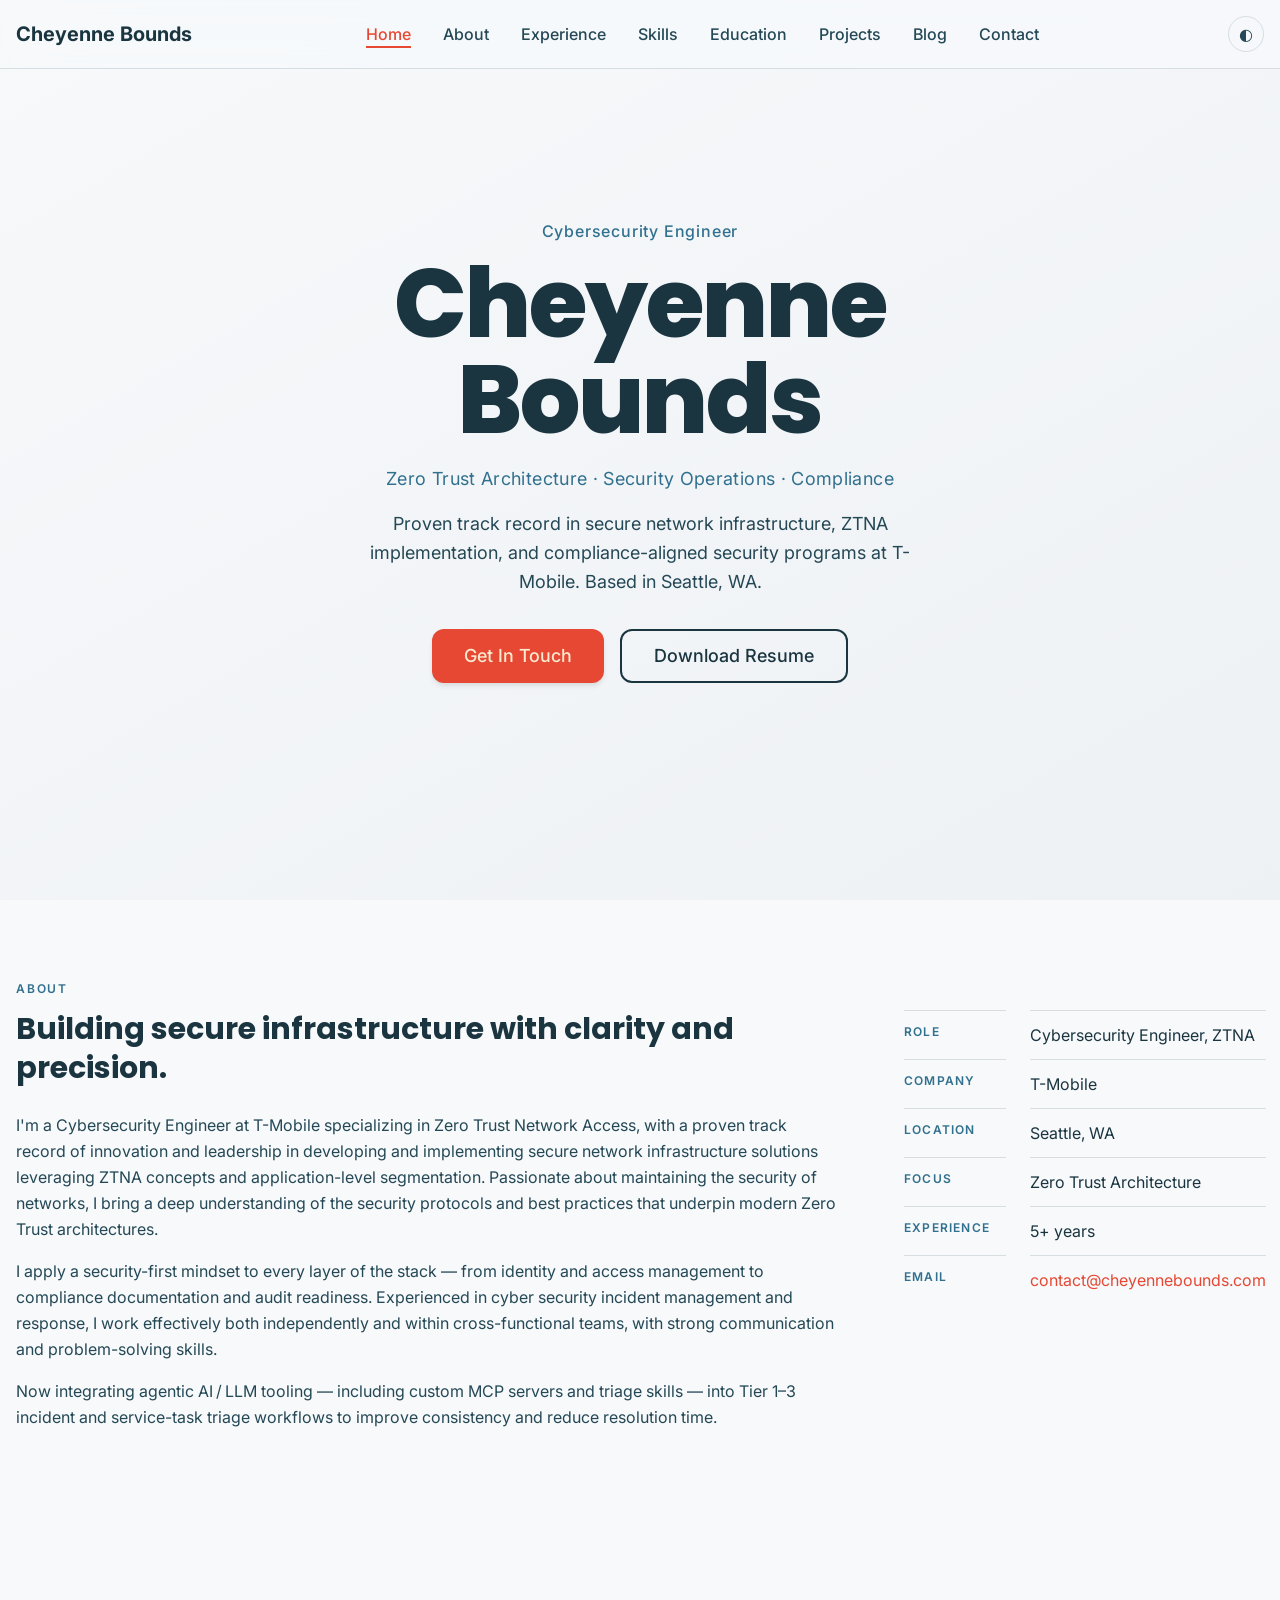
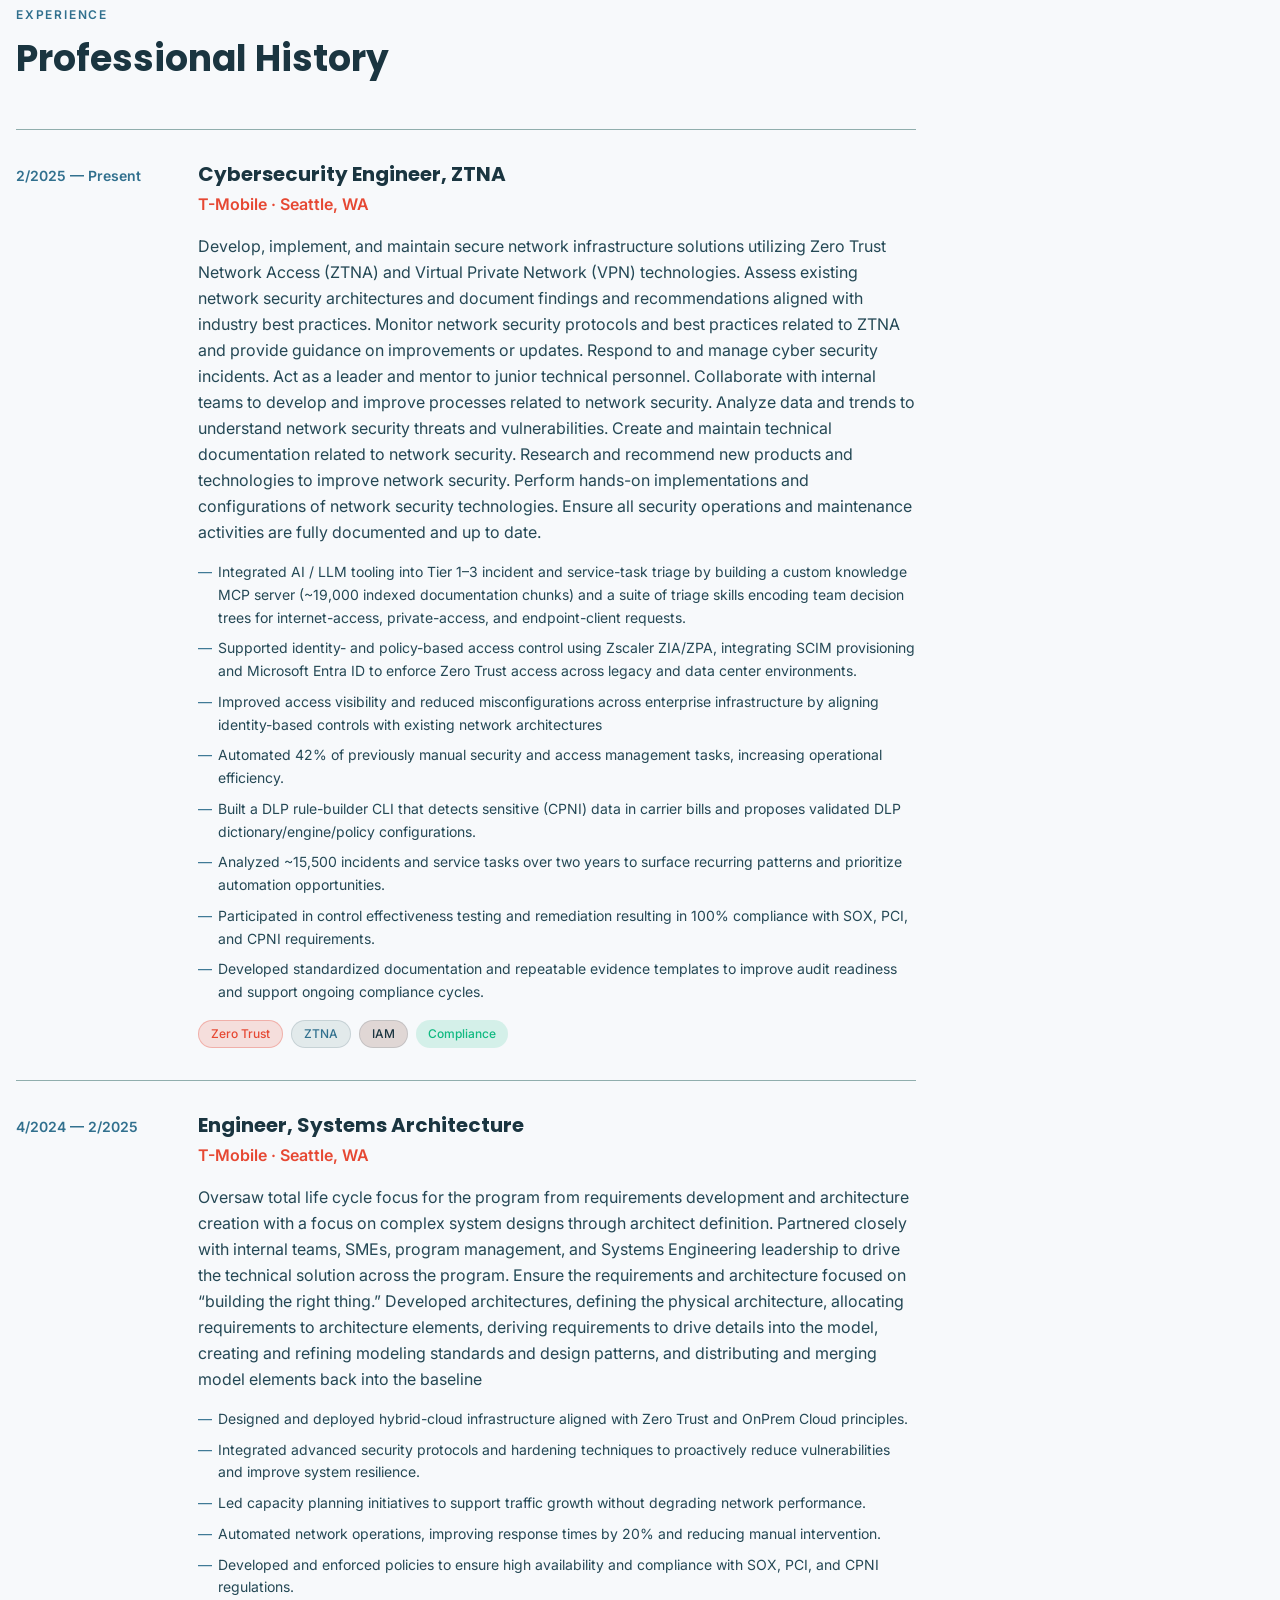
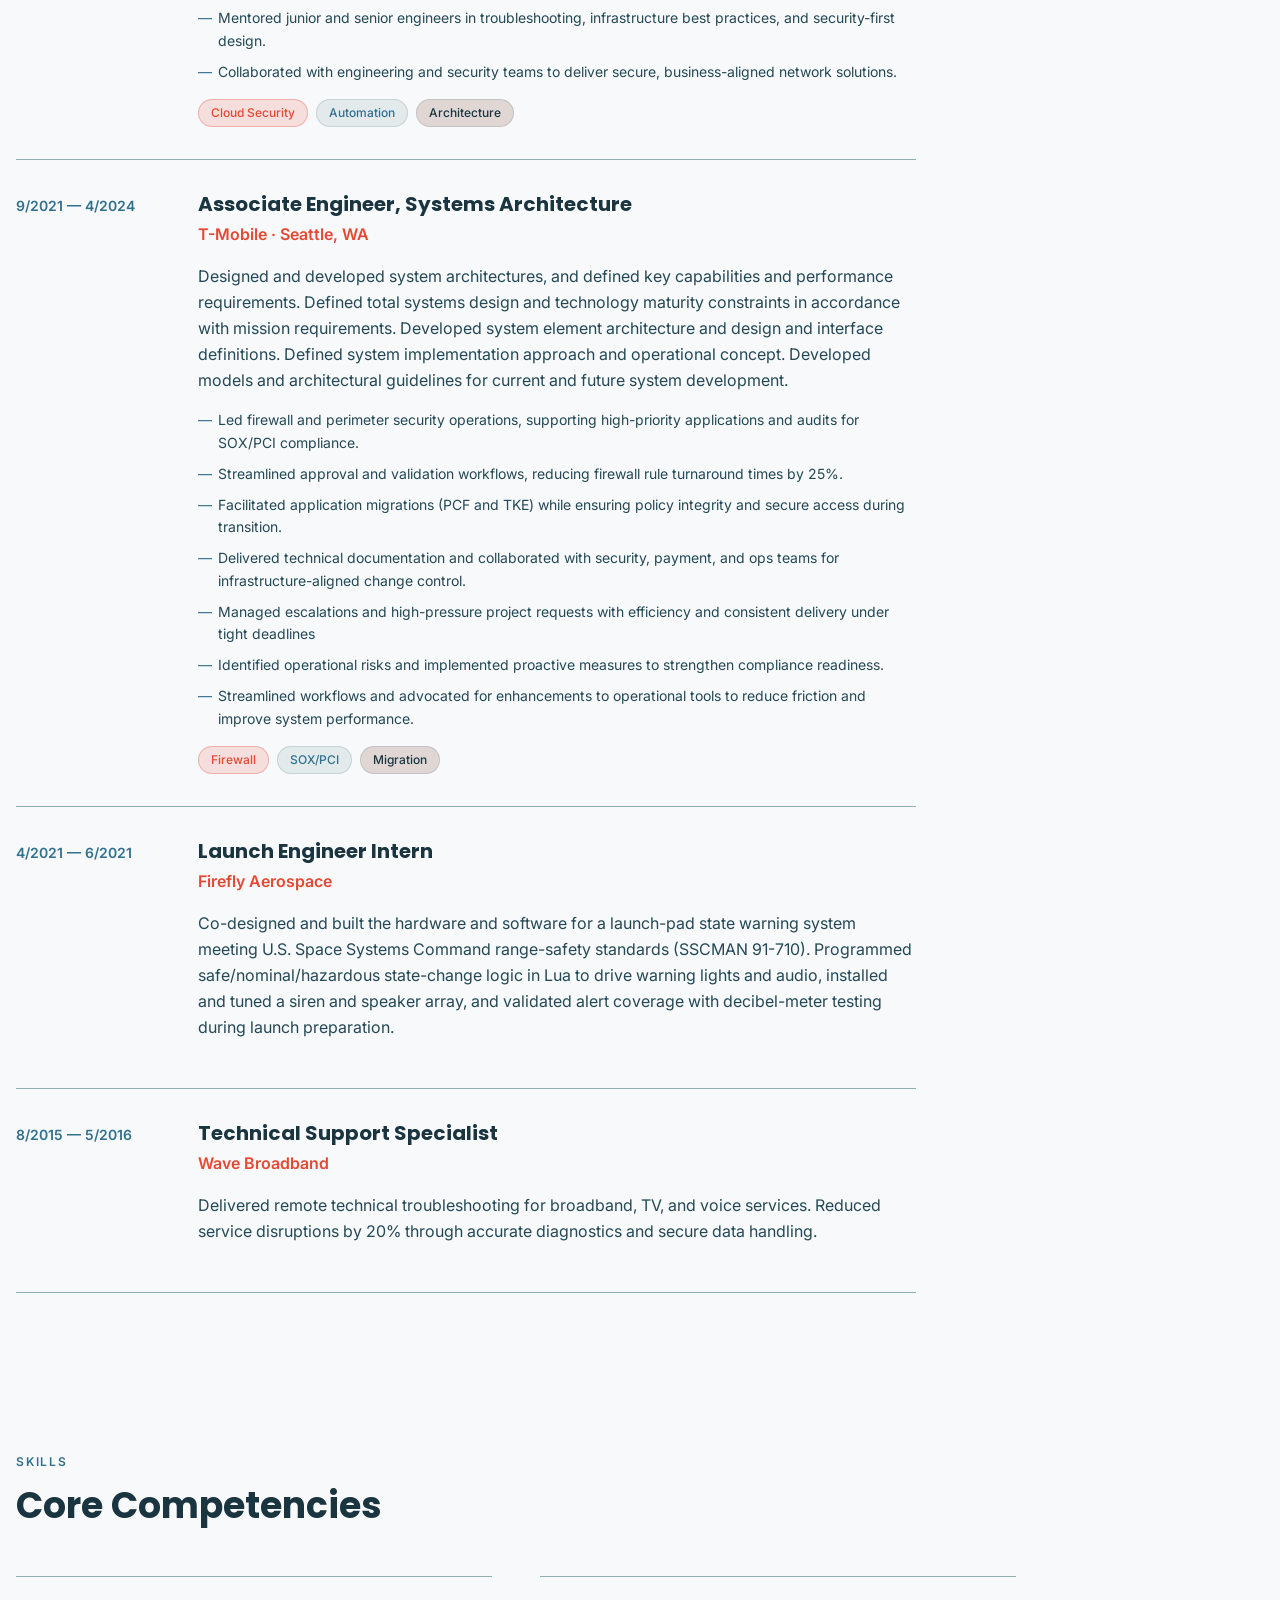
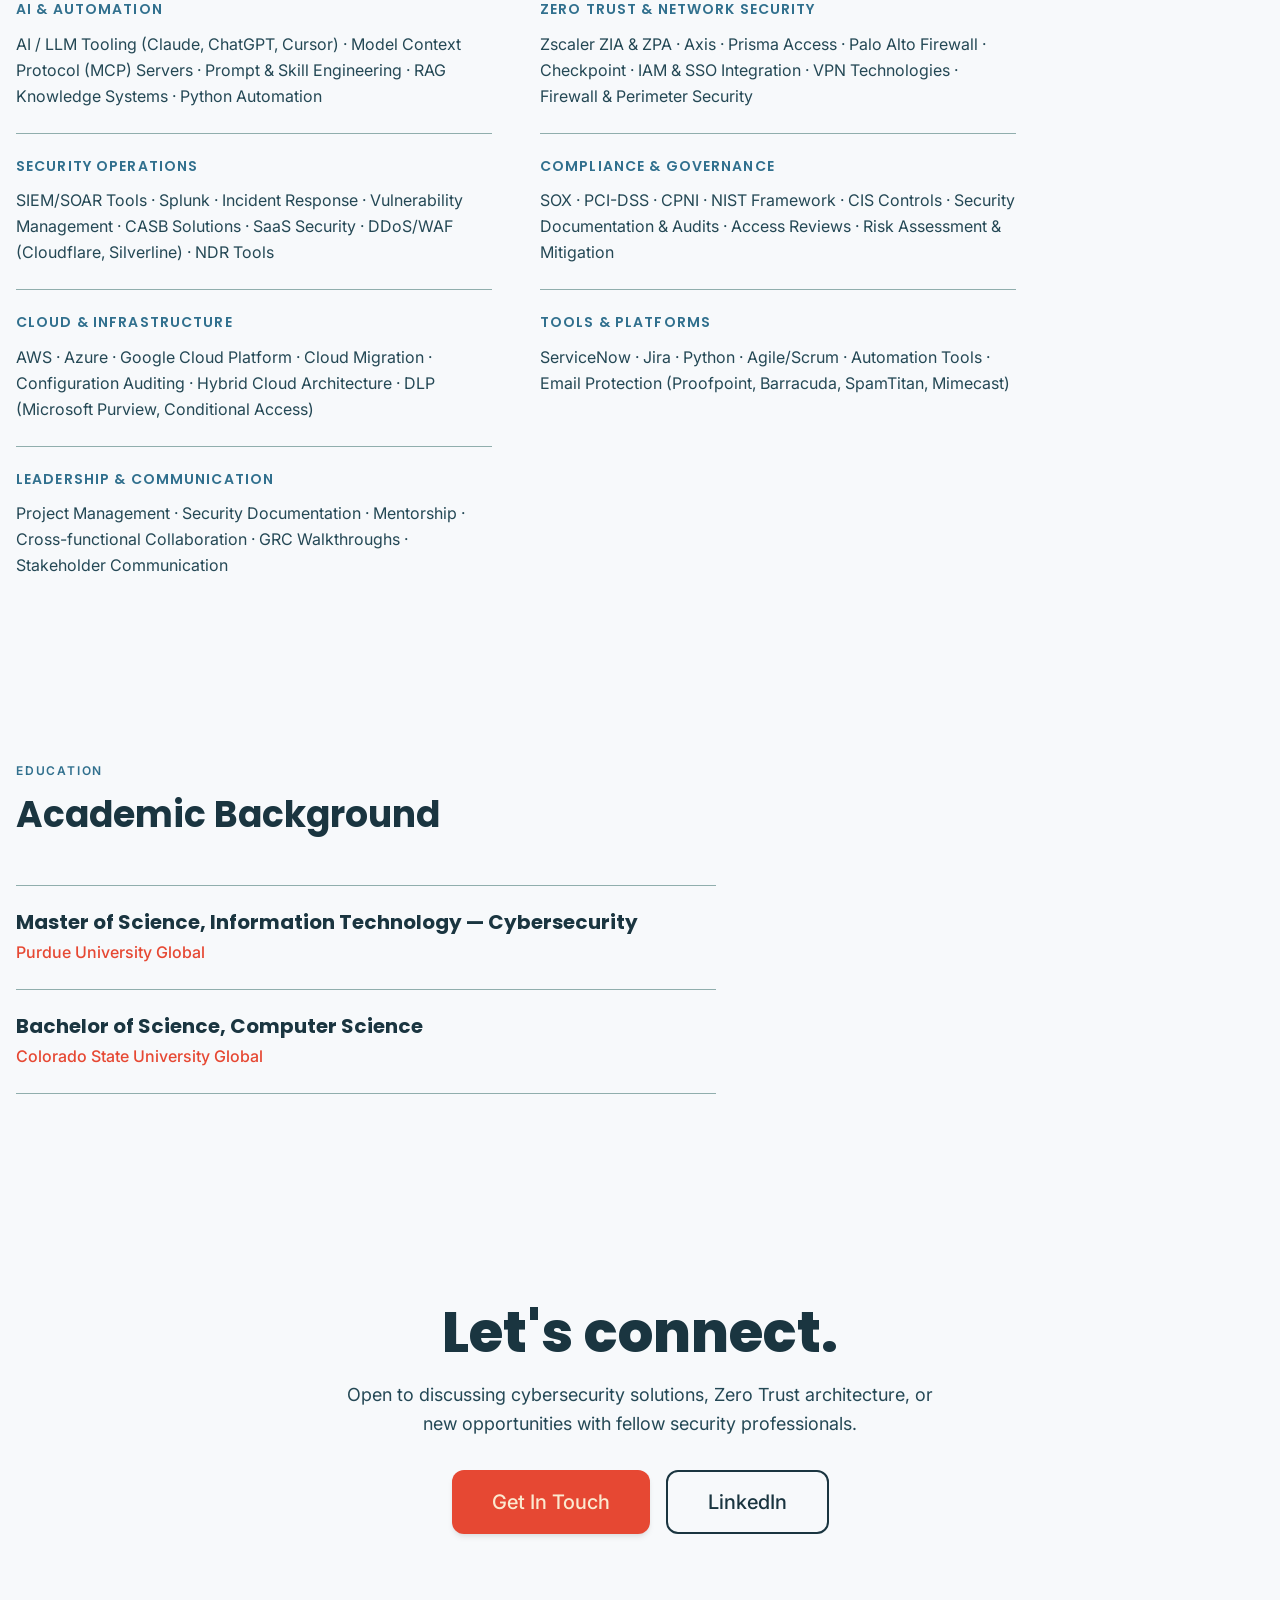
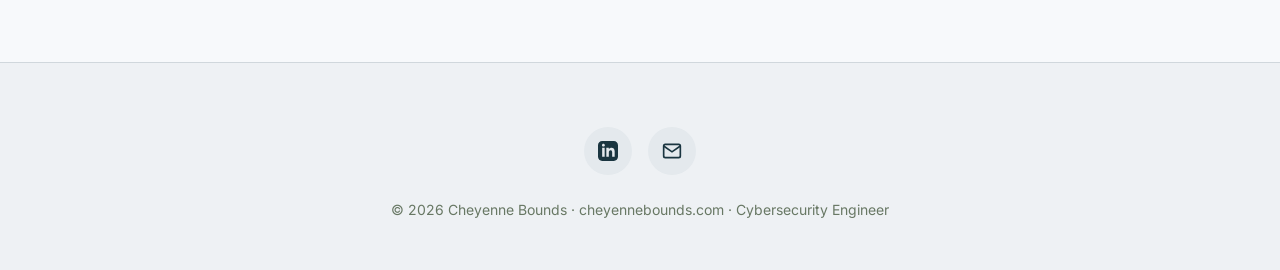
==== commit 7d179584: "Changed some of the documentation and added wording to include reset projects" ====
--- a/index.html
+++ b/index.html
@@ -68,14 +68,21 @@
                     <h2>Building secure infrastructure with clarity and precision.</h2>
                     <p>
                         I'm a Cybersecurity Engineer at T-Mobile specializing in Zero Trust Network Access,
-                        where I bridge the gap between security requirements and operational realities.
-                        Proven track record of innovation and leadership in developing and implementing
-                        secure network infrastructure solutions using ZTNA concepts and application-level segmentation.
+                        with a proven track record of innovation and leadership in developing and implementing
+                        secure network infrastructure solutions leveraging ZTNA concepts and application-level segmentation.
+                        Passionate about maintaining the security of networks, I bring a deep understanding of
+                        the security protocols and best practices that underpin modern Zero Trust architectures.
                     </p>
                     <p>
-                        I bring a security-first mindset to every layer of the stack — from identity and access management
-                        to compliance documentation and audit readiness. Experienced in cyber security incident management,
-                        working independently and as part of cross-functional teams.
+                        I apply a security-first mindset to every layer of the stack — from identity and access management
+                        to compliance documentation and audit readiness. Experienced in cyber security incident management
+                        and response, I work effectively both independently and within cross-functional teams,
+                        with strong communication and problem-solving skills.
+                    </p>
+                    <p>
+                        Now integrating agentic AI&thinsp;/&thinsp;LLM tooling — including custom MCP servers and triage skills —
+                        into Tier&nbsp;1&ndash;3 incident and service-task triage workflows to improve consistency
+                        and reduce resolution time.
                     </p>
                 </div>
                 <div class="about-facts">
@@ -112,16 +119,17 @@
                         <h3 class="exp-role">Cybersecurity Engineer, ZTNA</h3>
                         <p class="exp-company">T-Mobile · Seattle, WA</p>
                         <p class="exp-desc">
-                            Develop, implement, and maintain secure network infrastructure solutions utilizing
-                            Zero Trust Network Access (ZTNA) and VPN technologies. Monitor security protocols,
-                            respond to cyber security incidents, and act as a leader and mentor to junior personnel.
+                            Develop, implement, and maintain secure network infrastructure solutions utilizing Zero Trust Network Access (ZTNA) and Virtual Private Network (VPN) technologies. Assess existing network security architectures and document findings and recommendations aligned with industry best practices. Monitor network security protocols and best practices related to ZTNA and provide guidance on improvements or updates. Respond to and manage cyber security incidents. Act as a leader and mentor to junior technical personnel. Collaborate with internal teams to develop and improve processes related to network security. Analyze data and trends to understand network security threats and vulnerabilities. Create and maintain technical documentation related to network security. Research and recommend new products and technologies to improve network security. Perform hands-on implementations and configurations of network security technologies. Ensure all security operations and maintenance activities are fully documented and up to date.
                         </p>
                         <ul class="exp-bullets">
-                            <li>Supported identity- and policy-based access control using Zscaler, integrating SCIM provisioning and Microsoft Entra ID to enforce Zero Trust access across legacy and data center environments.</li>
+                            <li>Integrated AI / LLM tooling into Tier 1&ndash;3 incident and service-task triage by building a custom knowledge MCP server (~19,000 indexed documentation chunks) and a suite of triage skills encoding team decision trees for internet-access, private-access, and endpoint-client requests.</li>
+                            <li>Supported identity- and policy-based access control using Zscaler ZIA/ZPA, integrating SCIM provisioning and Microsoft Entra ID to enforce Zero Trust access across legacy and data center environments.</li>
+                            <li>Improved access visibility and reduced misconfigurations across enterprise infrastructure by aligning identity-based controls with existing network architectures</li>
                             <li>Automated 42% of previously manual security and access management tasks, increasing operational efficiency.</li>
+                            <li>Built a DLP rule-builder CLI that detects sensitive (CPNI) data in carrier bills and proposes validated DLP dictionary/engine/policy configurations.</li>
+                            <li>Analyzed ~15,500 incidents and service tasks over two years to surface recurring patterns and prioritize automation opportunities.</li>
                             <li>Participated in control effectiveness testing and remediation resulting in 100% compliance with SOX, PCI, and CPNI requirements.</li>
-                            <li>Developed standardized documentation and repeatable evidence templates to improve audit readiness.</li>
-                            <li>Partnered with threat, engineering, and compliance teams to identify internal vulnerabilities and strengthen the control environment.</li>
+                            <li>Developed standardized documentation and repeatable evidence templates to improve audit readiness and support ongoing compliance cycles.</li>
                         </ul>
                         <div class="flex gap-2" style="margin-top: var(--space-4);">
                             <span class="badge badge-primary">Zero Trust</span>
@@ -138,15 +146,16 @@
                         <h3 class="exp-role">Engineer, Systems Architecture</h3>
                         <p class="exp-company">T-Mobile · Seattle, WA</p>
                         <p class="exp-desc">
-                            Oversaw total life cycle focus for complex system designs from requirements development and
-                            architecture creation. Partnered with SMEs, program management, and engineering leadership
-                            to drive technical solutions and ensure requirements focused on "building the right thing."
+                            Oversaw total life cycle focus for the program from requirements development and architecture creation with a focus on complex system designs through architect definition. Partnered closely with internal teams, SMEs, program management, and Systems Engineering leadership to drive the technical solution across the program. Ensure the requirements and architecture focused on “building the right thing.” Developed architectures, defining the physical architecture, allocating requirements to architecture elements, deriving requirements to drive details into the model, creating and refining modeling standards and design patterns, and distributing and merging model elements back into the baseline
                         </p>
                         <ul class="exp-bullets">
                             <li>Designed and deployed hybrid-cloud infrastructure aligned with Zero Trust and OnPrem Cloud principles.</li>
+                            <li>Integrated advanced security protocols and hardening techniques to proactively reduce vulnerabilities and improve system resilience.</li>
+                            <li>Led capacity planning initiatives to support traffic growth without degrading network performance.</li>
                             <li>Automated network operations, improving response times by 20% and reducing manual intervention.</li>
                             <li>Developed and enforced policies to ensure high availability and compliance with SOX, PCI, and CPNI regulations.</li>
                             <li>Mentored junior and senior engineers in troubleshooting, infrastructure best practices, and security-first design.</li>
+                            <li>Collaborated with engineering and security teams to deliver secure, business-aligned network solutions.</li>
                         </ul>
                         <div class="flex gap-2" style="margin-top: var(--space-4);">
                             <span class="badge badge-primary">Cloud Security</span>
@@ -162,15 +171,16 @@
                         <h3 class="exp-role">Associate Engineer, Systems Architecture</h3>
                         <p class="exp-company">T-Mobile · Seattle, WA</p>
                         <p class="exp-desc">
-                            Designed and developed system architectures, defining key capabilities, performance requirements,
-                            and interface definitions. Developed models and architectural guidelines for current and future
-                            system development.
+                            Designed and developed system architectures, and defined key capabilities and performance requirements. Defined total systems design and technology maturity constraints in accordance with mission requirements. Developed system element architecture and design and interface definitions. Defined system implementation approach and operational concept. Developed models and architectural guidelines for current and future system development.
                         </p>
                         <ul class="exp-bullets">
                             <li>Led firewall and perimeter security operations, supporting high-priority applications and audits for SOX/PCI compliance.</li>
                             <li>Streamlined approval and validation workflows, reducing firewall rule turnaround times by 25%.</li>
                             <li>Facilitated application migrations (PCF and TKE) while ensuring policy integrity and secure access during transition.</li>
                             <li>Delivered technical documentation and collaborated with security, payment, and ops teams for infrastructure-aligned change control.</li>
+                            <li>Managed escalations and high-pressure project requests with efficiency and consistent delivery under tight deadlines</li>
+                            <li>Identified operational risks and implemented proactive measures to strengthen compliance readiness.</li>
+                            <li>Streamlined workflows and advocated for enhancements to operational tools to reduce friction and improve system performance.</li>
                         </ul>
                         <div class="flex gap-2" style="margin-top: var(--space-4);">
                             <span class="badge badge-primary">Firewall</span>
@@ -186,8 +196,10 @@
                         <h3 class="exp-role">Launch Engineer Intern</h3>
                         <p class="exp-company">Firefly Aerospace</p>
                         <p class="exp-desc">
-                            Developed launch pad safety beacon and public alert systems. Automated internal workflows
-                            to improve testing operations. Supported pad readiness during critical launch preparation.
+                            Co-designed and built the hardware and software for a launch-pad state warning system meeting
+                            U.S. Space Systems Command range-safety standards (SSCMAN 91-710). Programmed safe/nominal/hazardous
+                            state-change logic in Lua to drive warning lights and audio, installed and tuned a siren and
+                            speaker array, and validated alert coverage with decibel-meter testing during launch preparation.
                         </p>
                     </div>
                 </div>
@@ -215,6 +227,10 @@
             <h2 class="section-heading">Core Competencies</h2>
 
             <div class="skills-grid" style="max-width: 1000px;">
+                <div class="skill-group">
+                    <h4 class="skill-group-label">AI &amp; Automation</h4>
+                    <p class="skill-group-items">AI / LLM Tooling (Claude, ChatGPT, Cursor) · Model Context Protocol (MCP) Servers · Prompt &amp; Skill Engineering · RAG Knowledge Systems · Python Automation</p>
+                </div>
                 <div class="skill-group">
                     <h4 class="skill-group-label">Zero Trust &amp; Network Security</h4>
                     <p class="skill-group-items">Zscaler ZIA &amp; ZPA · Axis · Prisma Access · Palo Alto Firewall · Checkpoint · IAM &amp; SSO Integration · VPN Technologies · Firewall &amp; Perimeter Security</p>
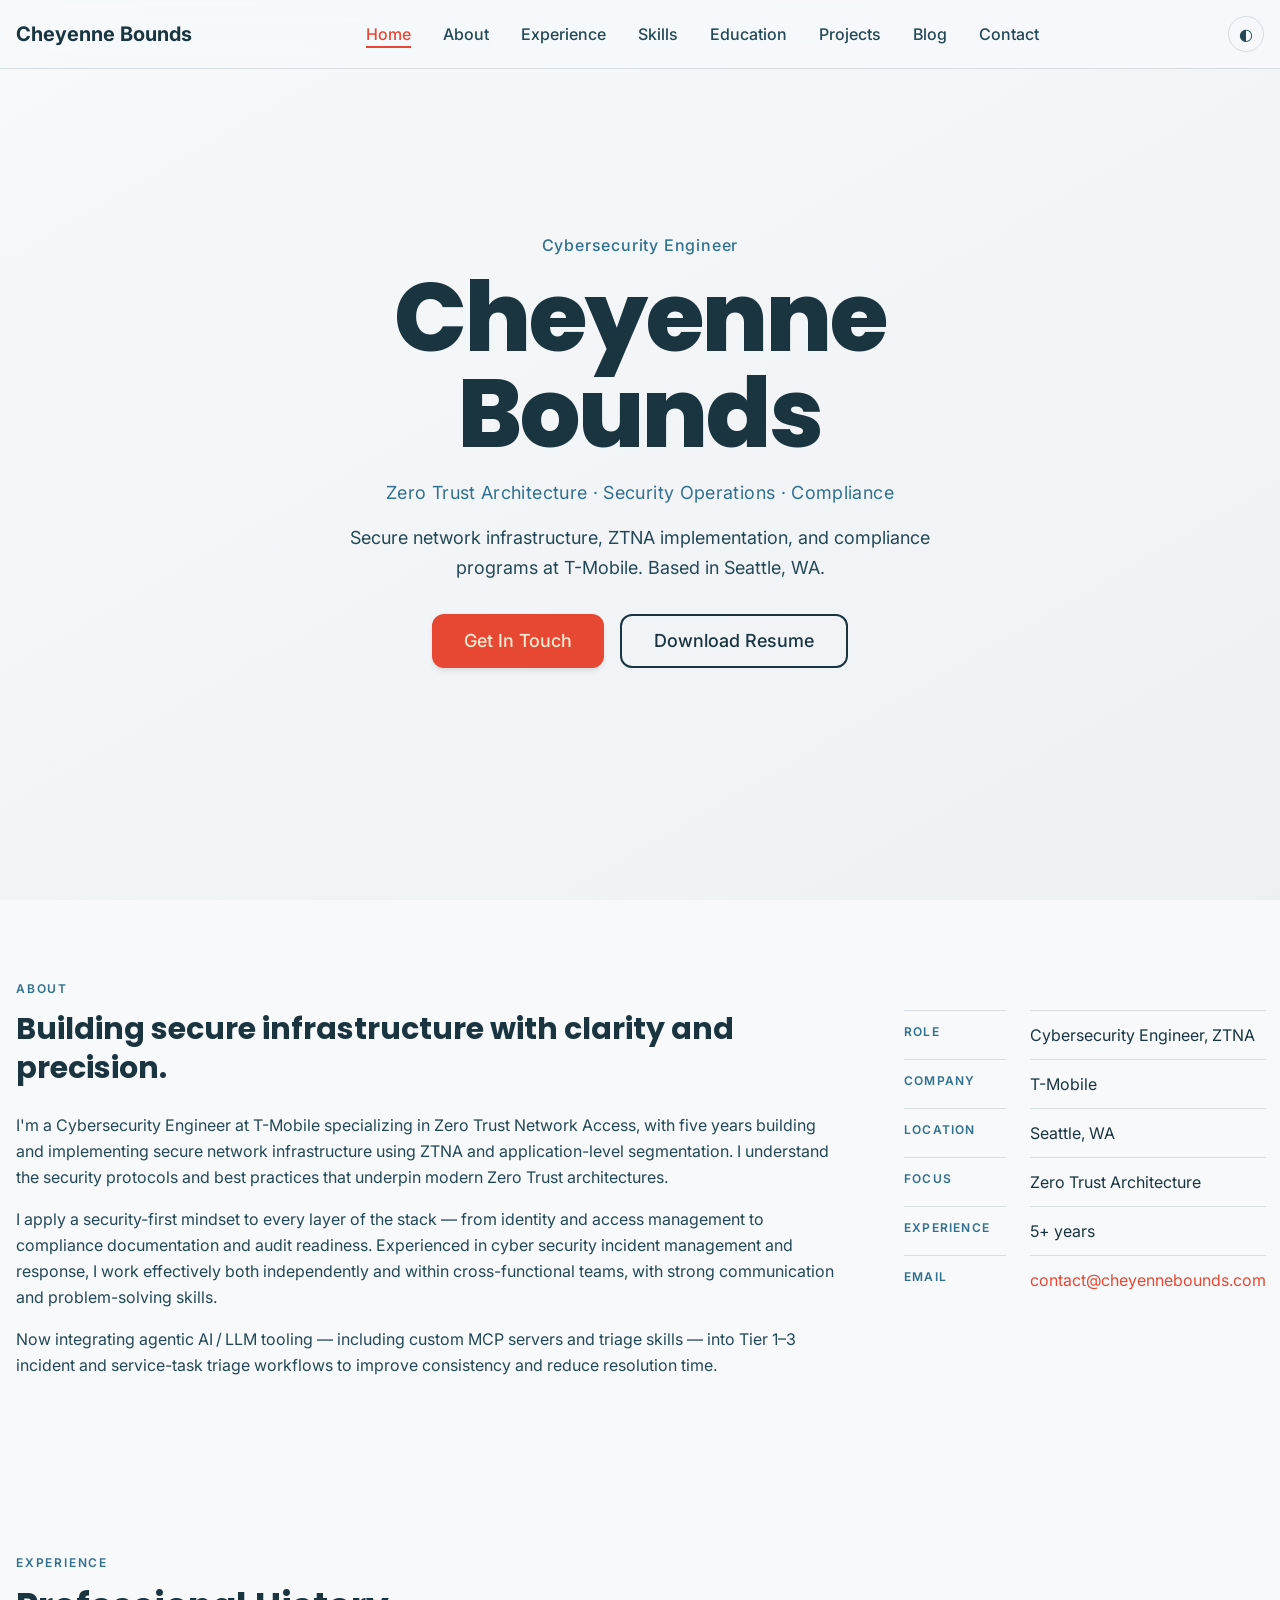
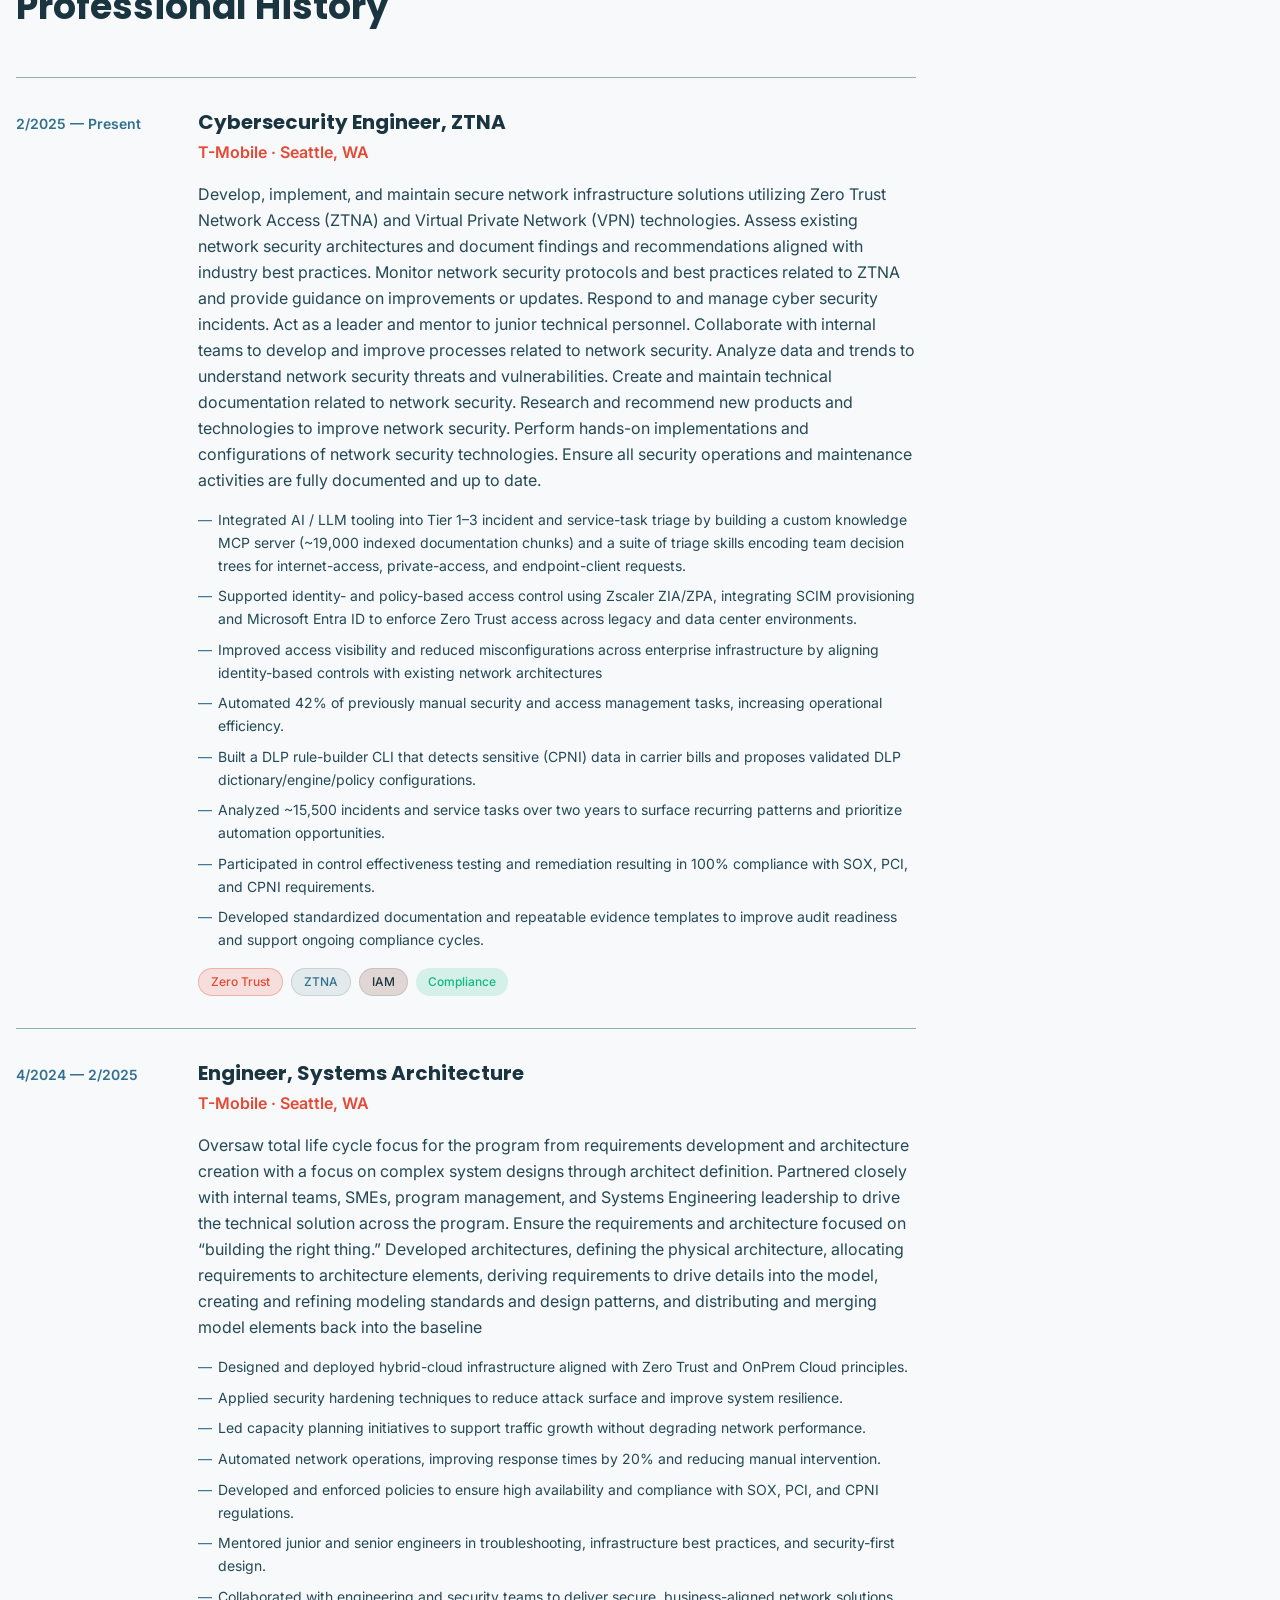
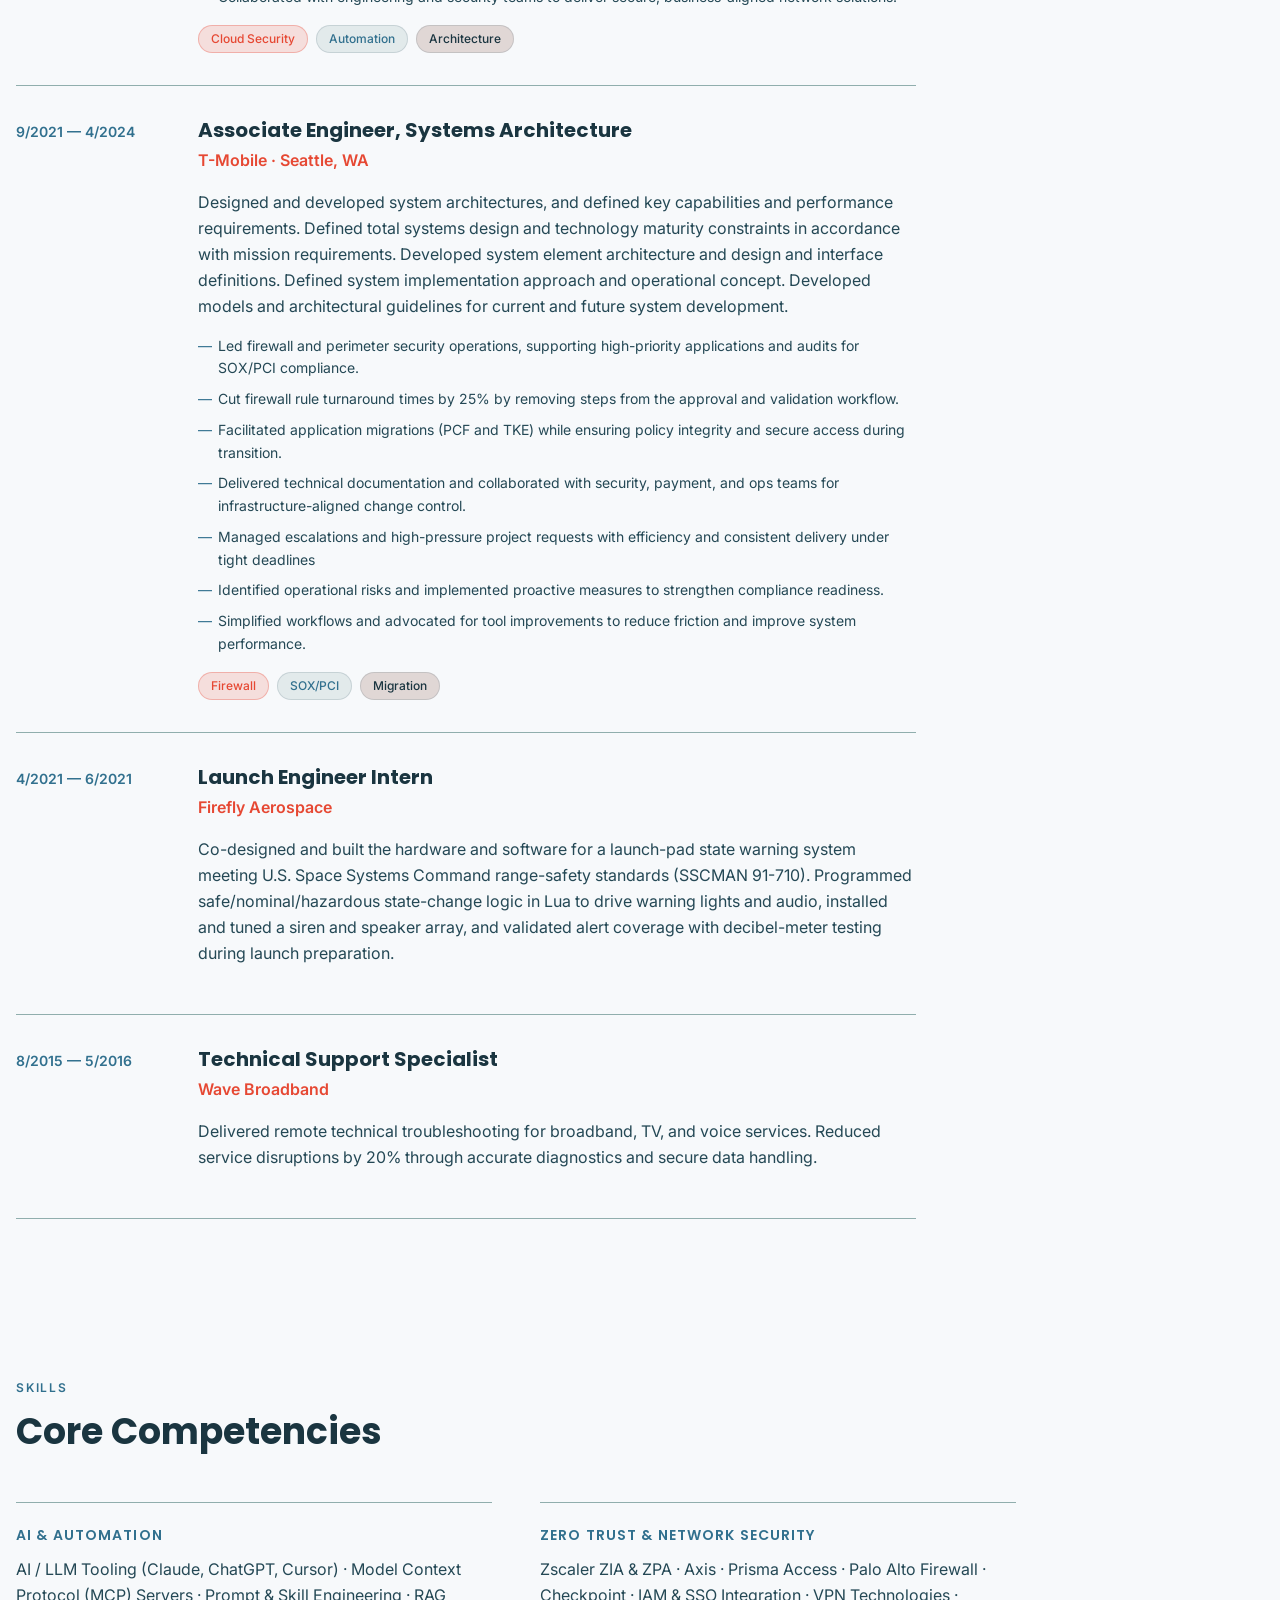
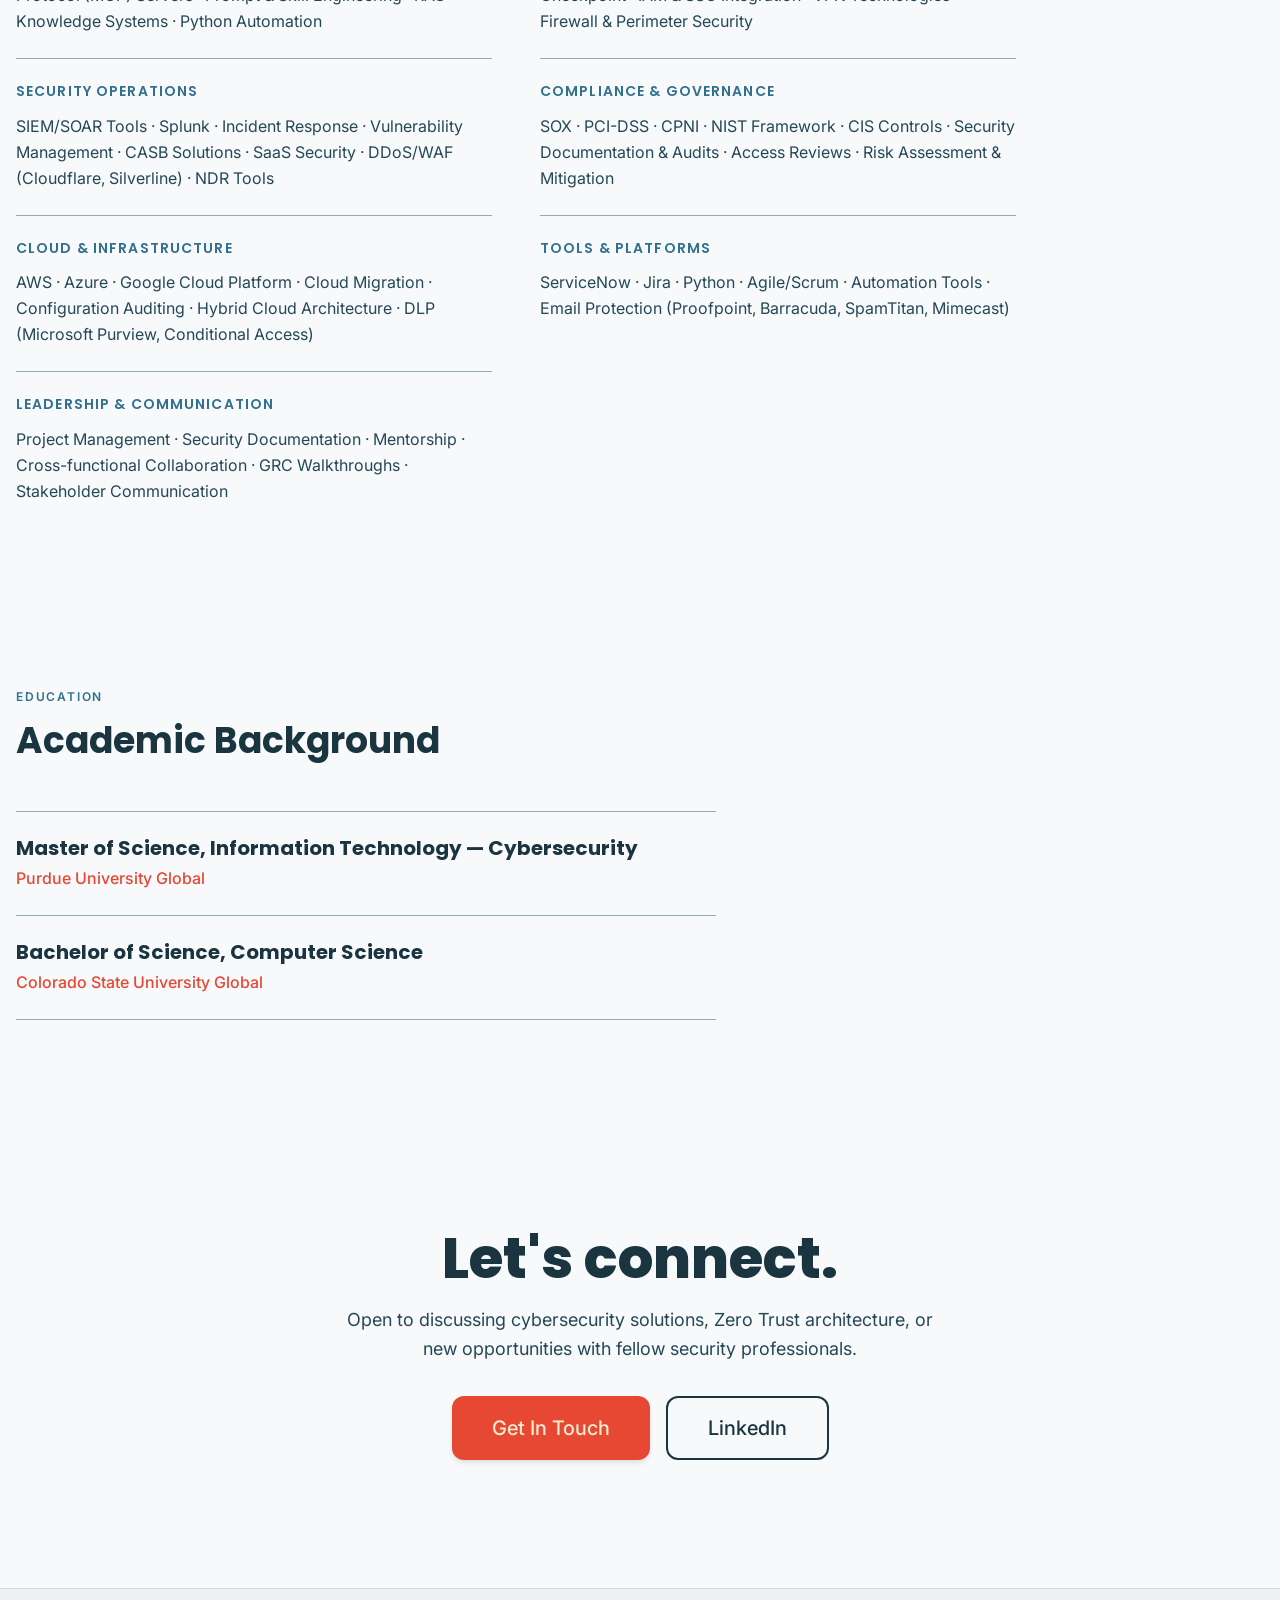
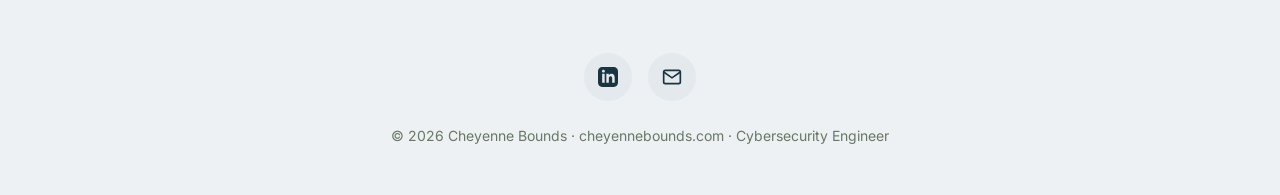
==== commit bdacf960: "Adjusted wording" ====
--- a/index.html
+++ b/index.html
@@ -48,8 +48,8 @@
                 <h1 class="hero-title">Cheyenne Bounds</h1>
                 <p class="hero-subtitle">Zero Trust Architecture · Security Operations · Compliance</p>
                 <p class="hero-description">
-                    Proven track record in secure network infrastructure, ZTNA implementation,
-                    and compliance-aligned security programs at T-Mobile. Based in Seattle, WA.
+                    Secure network infrastructure, ZTNA implementation,
+                    and compliance programs at T-Mobile. Based in Seattle, WA.
                 </p>
                 <div class="hero-cta">
                     <a href="contact.html" class="btn btn-primary btn-lg">Get In Touch</a>
@@ -68,10 +68,9 @@
                     <h2>Building secure infrastructure with clarity and precision.</h2>
                     <p>
                         I'm a Cybersecurity Engineer at T-Mobile specializing in Zero Trust Network Access,
-                        with a proven track record of innovation and leadership in developing and implementing
-                        secure network infrastructure solutions leveraging ZTNA concepts and application-level segmentation.
-                        Passionate about maintaining the security of networks, I bring a deep understanding of
-                        the security protocols and best practices that underpin modern Zero Trust architectures.
+                        with five years building and implementing secure network infrastructure using ZTNA
+                        and application-level segmentation. I understand the security protocols and best
+                        practices that underpin modern Zero Trust architectures.
                     </p>
                     <p>
                         I apply a security-first mindset to every layer of the stack — from identity and access management
@@ -150,7 +149,7 @@
                         </p>
                         <ul class="exp-bullets">
                             <li>Designed and deployed hybrid-cloud infrastructure aligned with Zero Trust and OnPrem Cloud principles.</li>
-                            <li>Integrated advanced security protocols and hardening techniques to proactively reduce vulnerabilities and improve system resilience.</li>
+                            <li>Applied security hardening techniques to reduce attack surface and improve system resilience.</li>
                             <li>Led capacity planning initiatives to support traffic growth without degrading network performance.</li>
                             <li>Automated network operations, improving response times by 20% and reducing manual intervention.</li>
                             <li>Developed and enforced policies to ensure high availability and compliance with SOX, PCI, and CPNI regulations.</li>
@@ -175,12 +174,12 @@
                         </p>
                         <ul class="exp-bullets">
                             <li>Led firewall and perimeter security operations, supporting high-priority applications and audits for SOX/PCI compliance.</li>
-                            <li>Streamlined approval and validation workflows, reducing firewall rule turnaround times by 25%.</li>
+                            <li>Cut firewall rule turnaround times by 25% by removing steps from the approval and validation workflow.</li>
                             <li>Facilitated application migrations (PCF and TKE) while ensuring policy integrity and secure access during transition.</li>
                             <li>Delivered technical documentation and collaborated with security, payment, and ops teams for infrastructure-aligned change control.</li>
                             <li>Managed escalations and high-pressure project requests with efficiency and consistent delivery under tight deadlines</li>
                             <li>Identified operational risks and implemented proactive measures to strengthen compliance readiness.</li>
-                            <li>Streamlined workflows and advocated for enhancements to operational tools to reduce friction and improve system performance.</li>
+                            <li>Simplified workflows and advocated for tool improvements to reduce friction and improve system performance.</li>
                         </ul>
                         <div class="flex gap-2" style="margin-top: var(--space-4);">
                             <span class="badge badge-primary">Firewall</span>
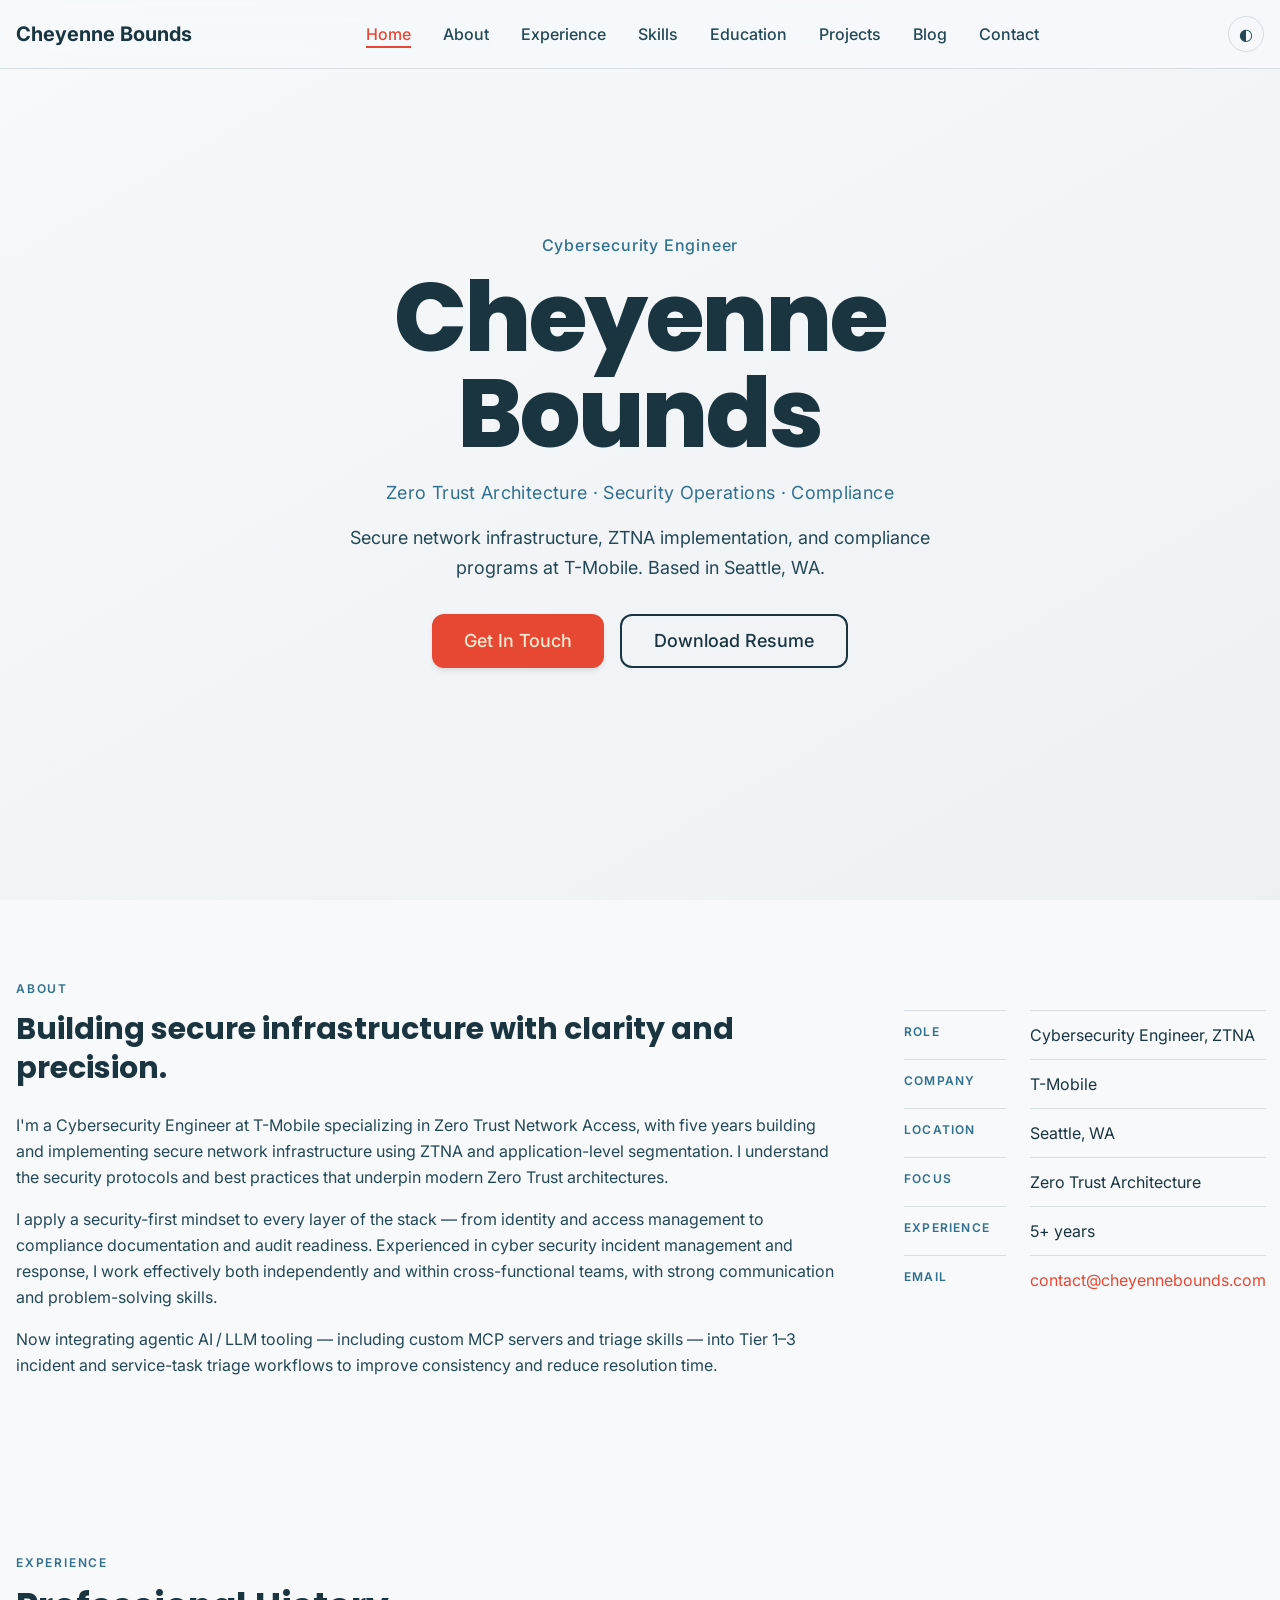
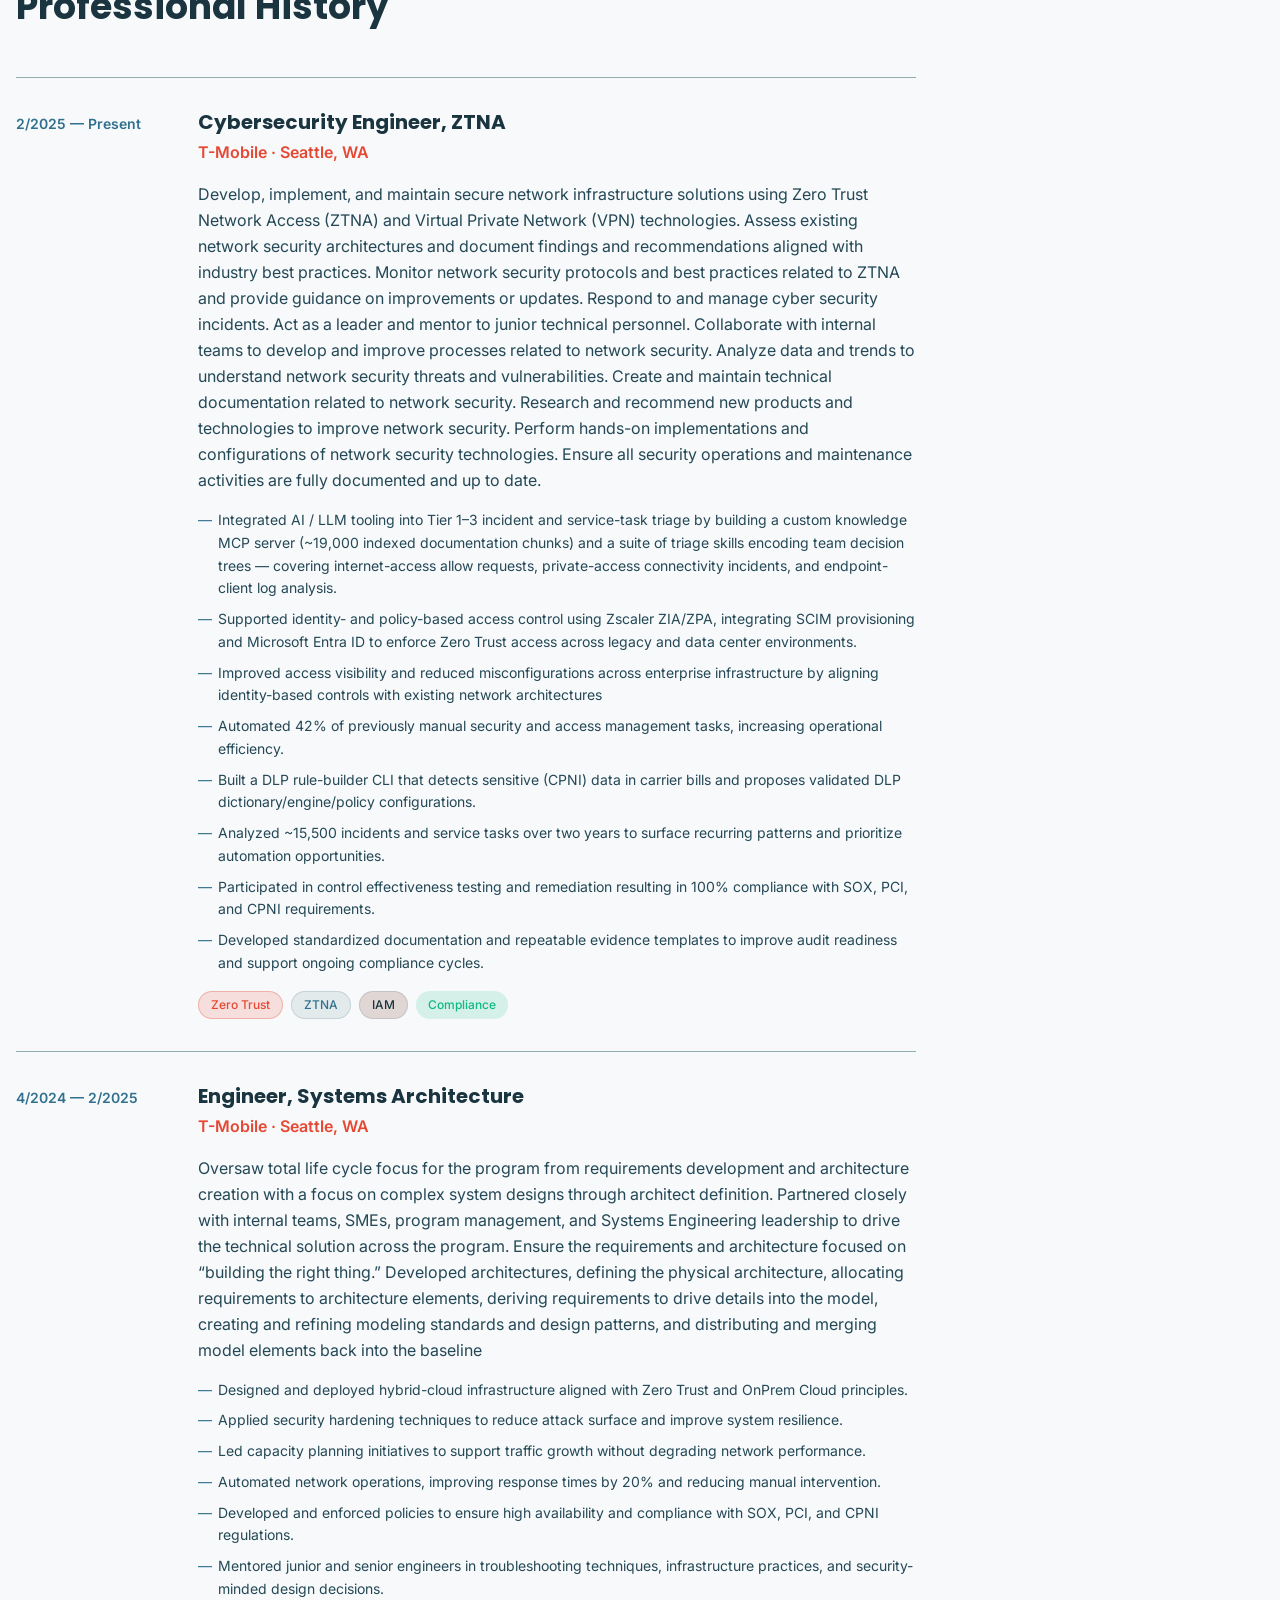
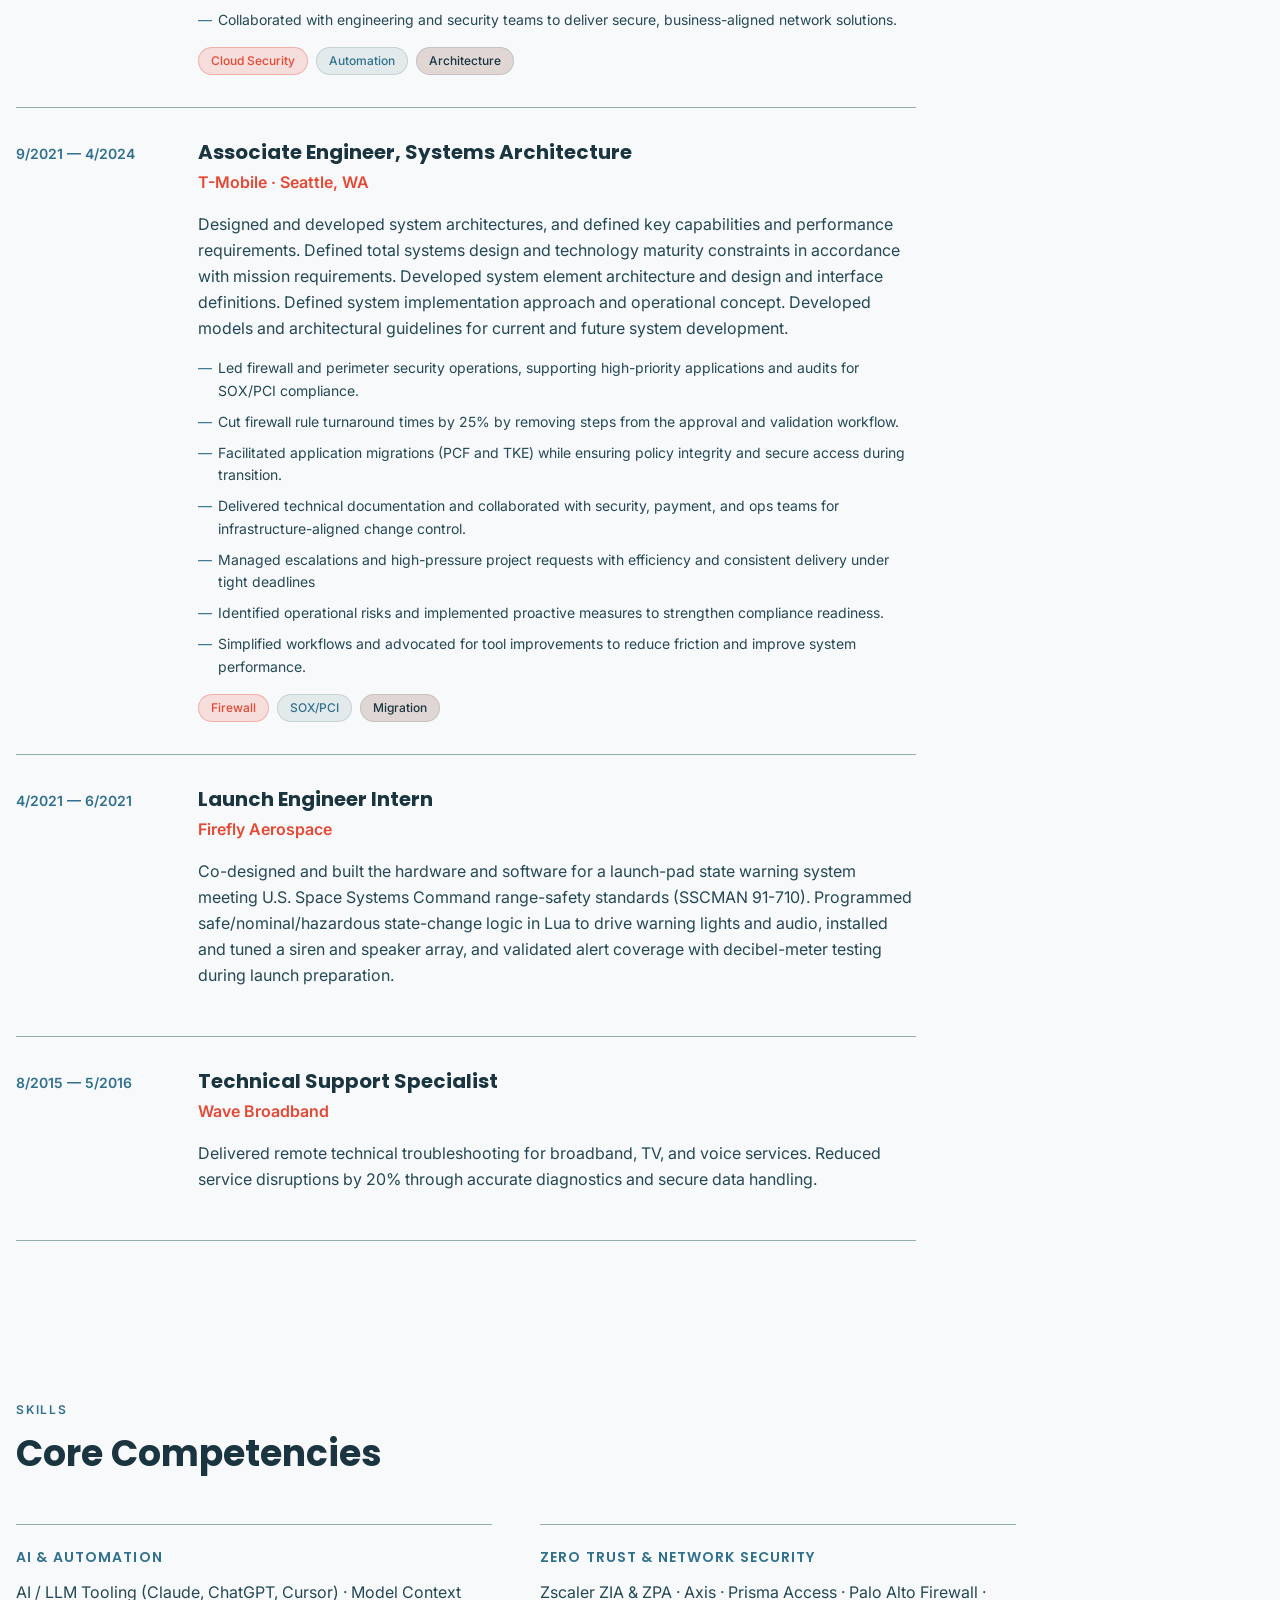
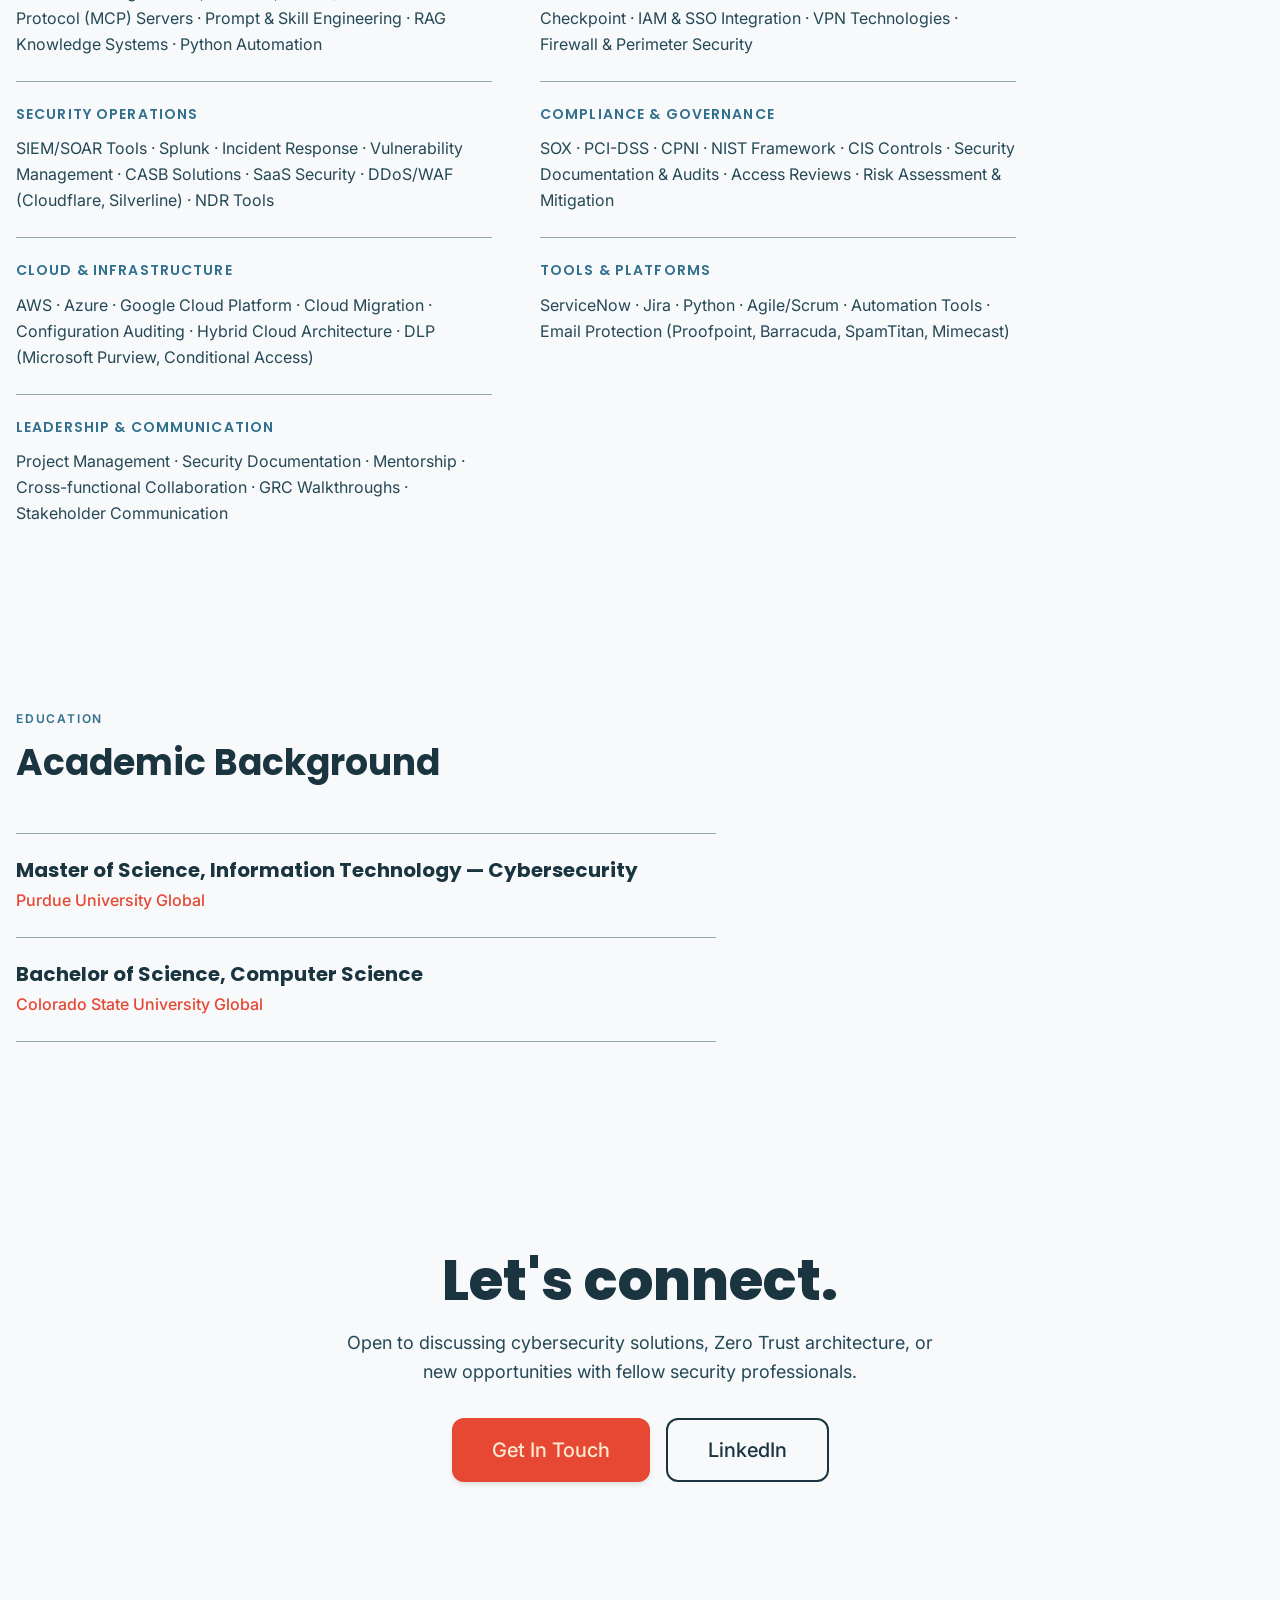
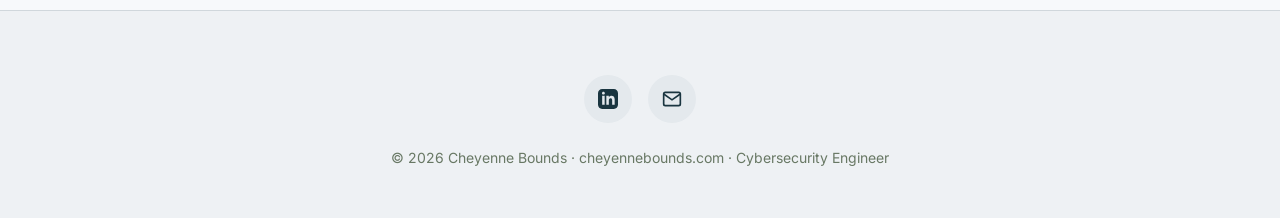
==== commit 20c12f0d: "changed wording" ====
--- a/index.html
+++ b/index.html
@@ -118,10 +118,10 @@
                         <h3 class="exp-role">Cybersecurity Engineer, ZTNA</h3>
                         <p class="exp-company">T-Mobile · Seattle, WA</p>
                         <p class="exp-desc">
-                            Develop, implement, and maintain secure network infrastructure solutions utilizing Zero Trust Network Access (ZTNA) and Virtual Private Network (VPN) technologies. Assess existing network security architectures and document findings and recommendations aligned with industry best practices. Monitor network security protocols and best practices related to ZTNA and provide guidance on improvements or updates. Respond to and manage cyber security incidents. Act as a leader and mentor to junior technical personnel. Collaborate with internal teams to develop and improve processes related to network security. Analyze data and trends to understand network security threats and vulnerabilities. Create and maintain technical documentation related to network security. Research and recommend new products and technologies to improve network security. Perform hands-on implementations and configurations of network security technologies. Ensure all security operations and maintenance activities are fully documented and up to date.
+                            Develop, implement, and maintain secure network infrastructure solutions using Zero Trust Network Access (ZTNA) and Virtual Private Network (VPN) technologies. Assess existing network security architectures and document findings and recommendations aligned with industry best practices. Monitor network security protocols and best practices related to ZTNA and provide guidance on improvements or updates. Respond to and manage cyber security incidents. Act as a leader and mentor to junior technical personnel. Collaborate with internal teams to develop and improve processes related to network security. Analyze data and trends to understand network security threats and vulnerabilities. Create and maintain technical documentation related to network security. Research and recommend new products and technologies to improve network security. Perform hands-on implementations and configurations of network security technologies. Ensure all security operations and maintenance activities are fully documented and up to date.
                         </p>
                         <ul class="exp-bullets">
-                            <li>Integrated AI / LLM tooling into Tier 1&ndash;3 incident and service-task triage by building a custom knowledge MCP server (~19,000 indexed documentation chunks) and a suite of triage skills encoding team decision trees for internet-access, private-access, and endpoint-client requests.</li>
+                            <li>Integrated AI / LLM tooling into Tier 1&ndash;3 incident and service-task triage by building a custom knowledge MCP server (~19,000 indexed documentation chunks) and a suite of triage skills encoding team decision trees — covering internet-access allow requests, private-access connectivity incidents, and endpoint-client log analysis.</li>
                             <li>Supported identity- and policy-based access control using Zscaler ZIA/ZPA, integrating SCIM provisioning and Microsoft Entra ID to enforce Zero Trust access across legacy and data center environments.</li>
                             <li>Improved access visibility and reduced misconfigurations across enterprise infrastructure by aligning identity-based controls with existing network architectures</li>
                             <li>Automated 42% of previously manual security and access management tasks, increasing operational efficiency.</li>
@@ -153,7 +153,7 @@
                             <li>Led capacity planning initiatives to support traffic growth without degrading network performance.</li>
                             <li>Automated network operations, improving response times by 20% and reducing manual intervention.</li>
                             <li>Developed and enforced policies to ensure high availability and compliance with SOX, PCI, and CPNI regulations.</li>
-                            <li>Mentored junior and senior engineers in troubleshooting, infrastructure best practices, and security-first design.</li>
+                            <li>Mentored junior and senior engineers in troubleshooting techniques, infrastructure practices, and security-minded design decisions.</li>
                             <li>Collaborated with engineering and security teams to deliver secure, business-aligned network solutions.</li>
                         </ul>
                         <div class="flex gap-2" style="margin-top: var(--space-4);">
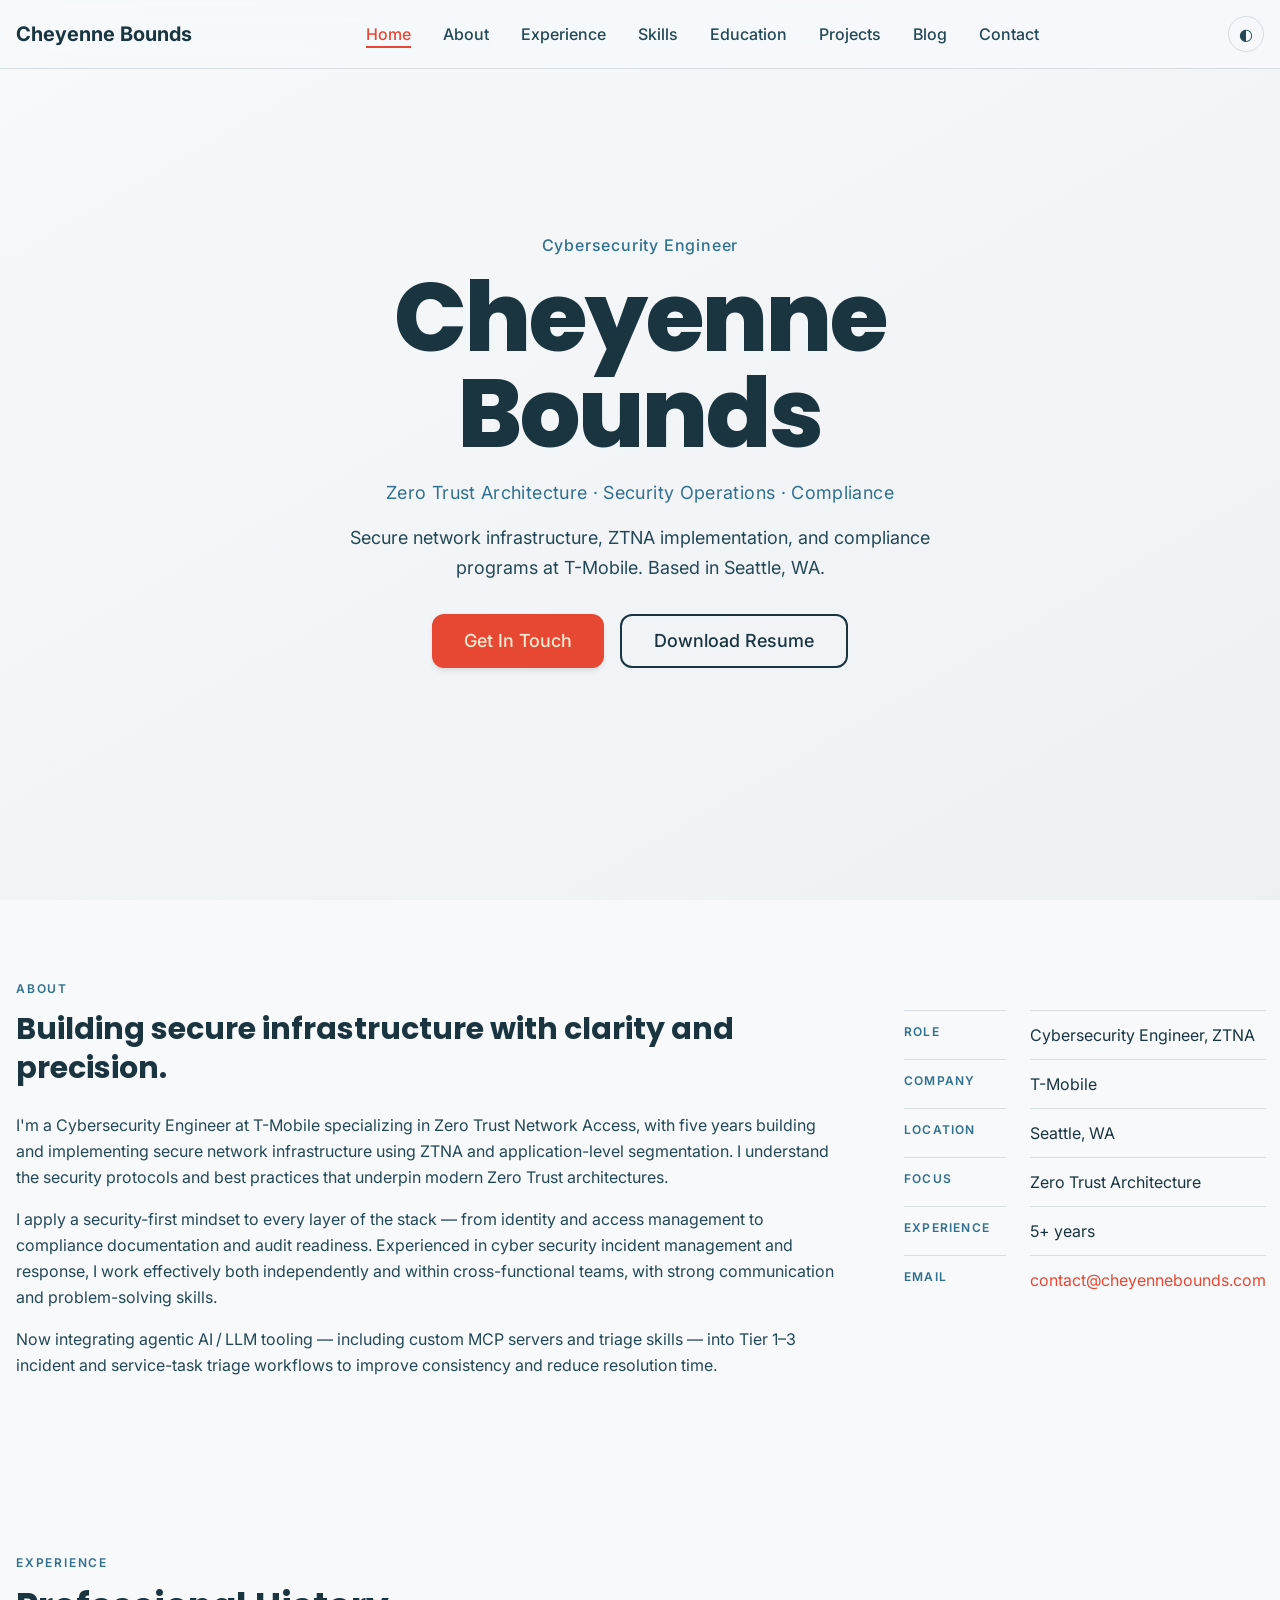
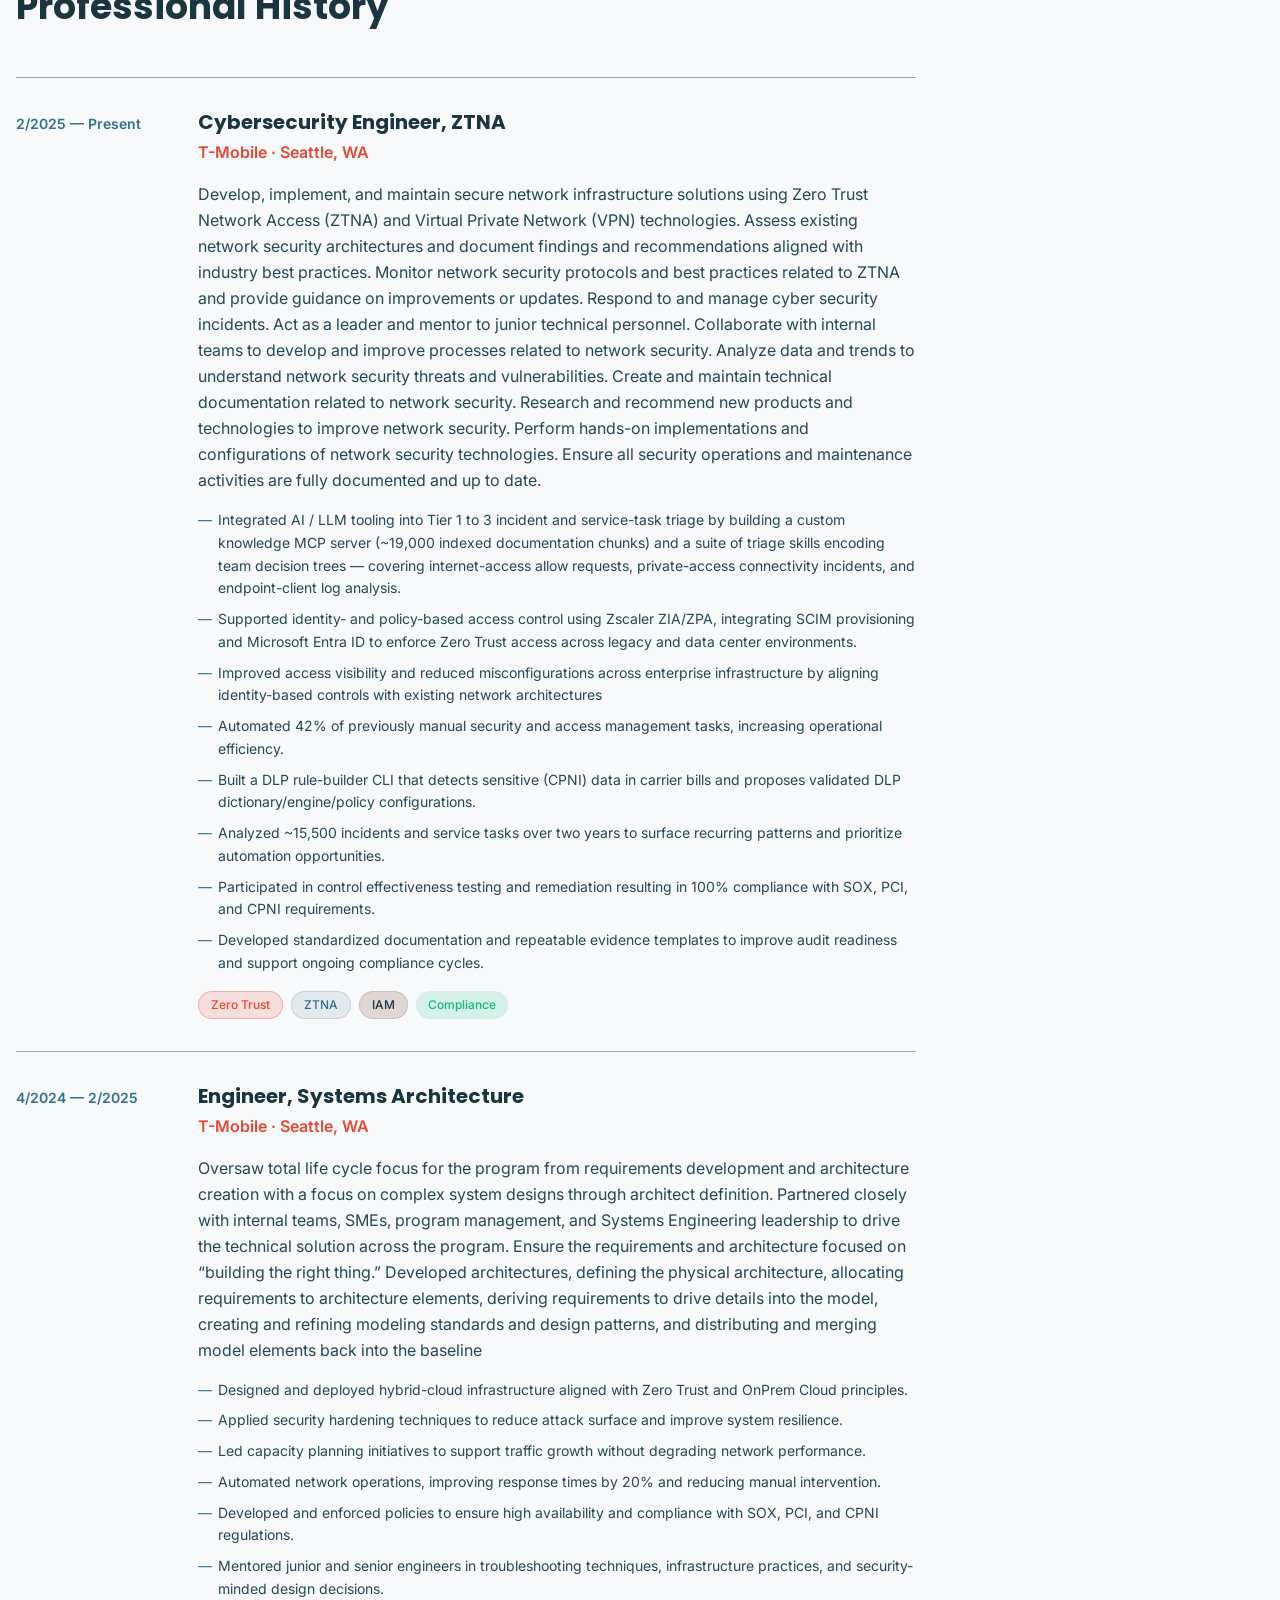
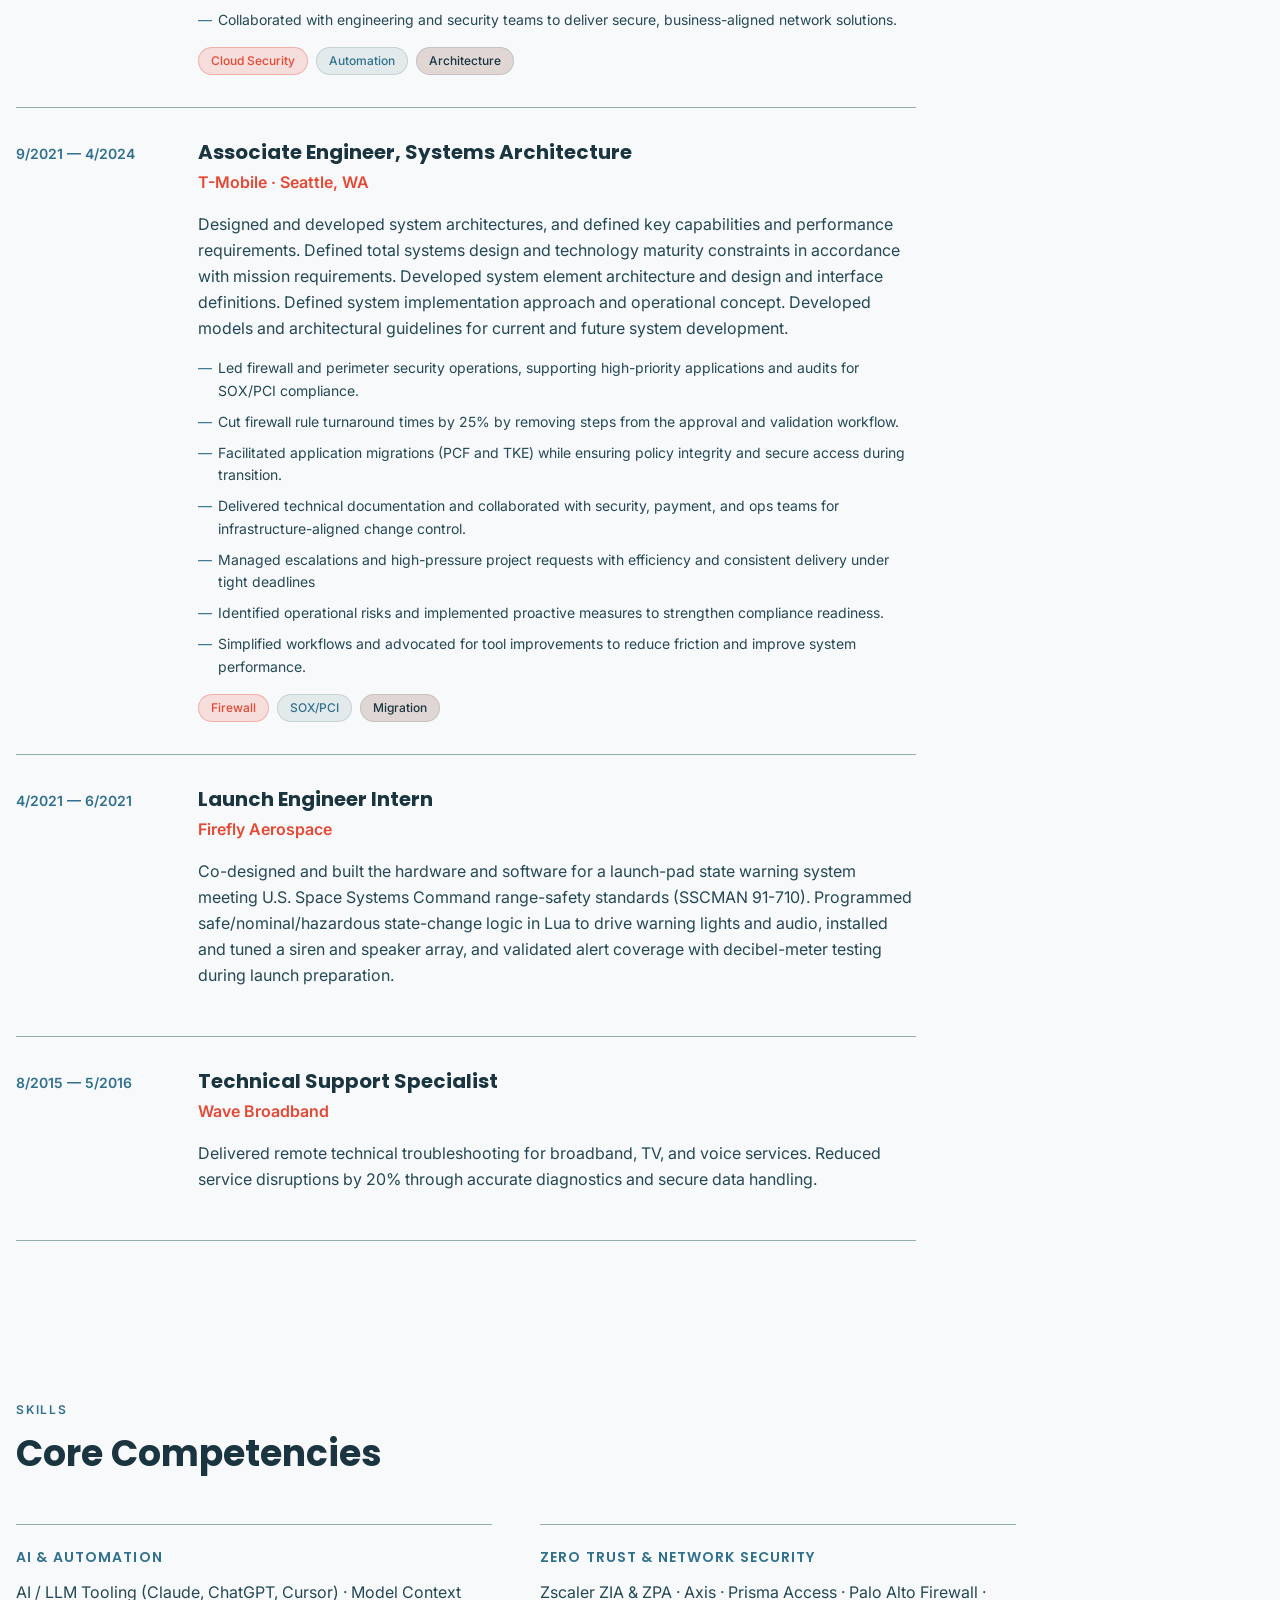
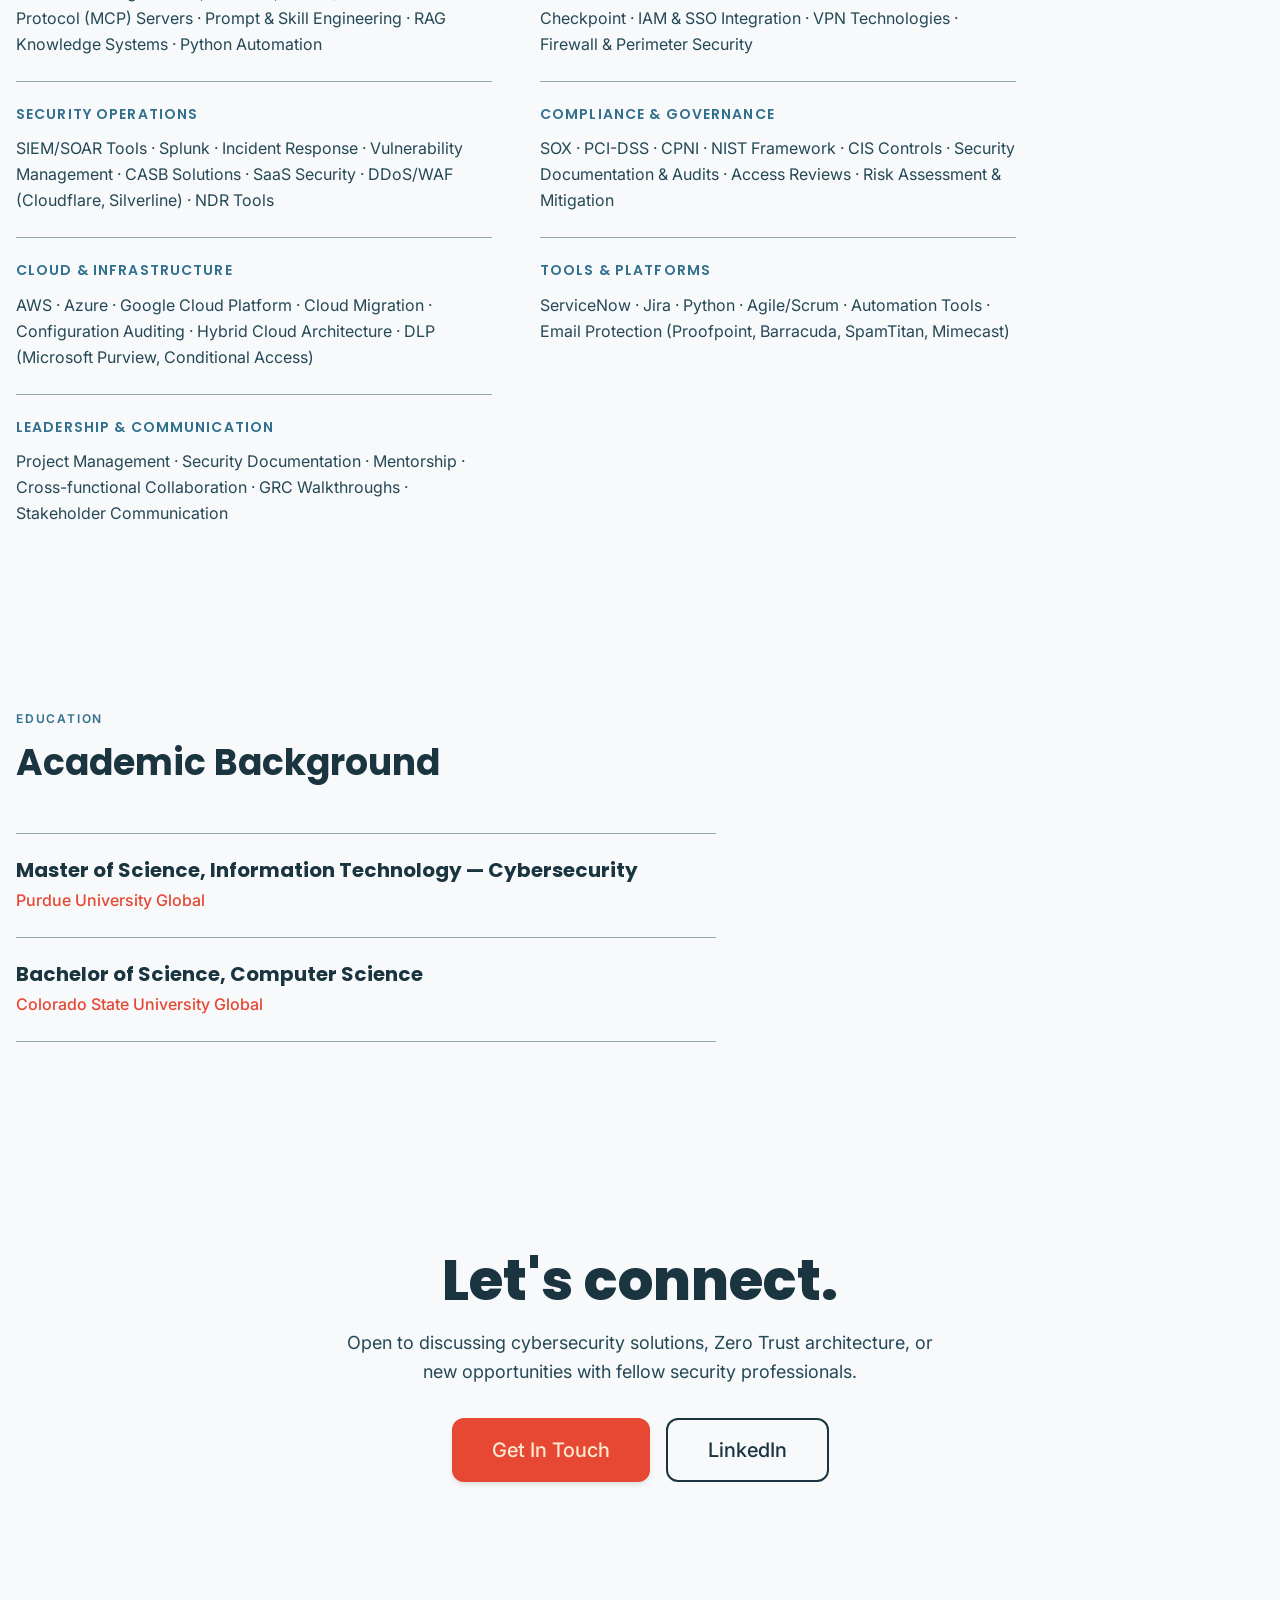
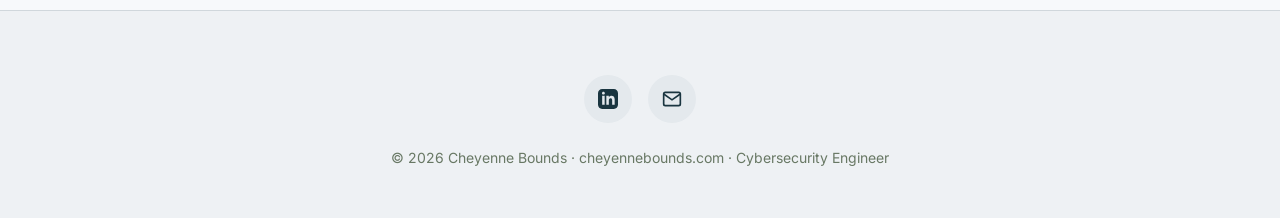
==== commit b99f322c: "changed wording" ====
--- a/index.html
+++ b/index.html
@@ -121,7 +121,7 @@
                             Develop, implement, and maintain secure network infrastructure solutions using Zero Trust Network Access (ZTNA) and Virtual Private Network (VPN) technologies. Assess existing network security architectures and document findings and recommendations aligned with industry best practices. Monitor network security protocols and best practices related to ZTNA and provide guidance on improvements or updates. Respond to and manage cyber security incidents. Act as a leader and mentor to junior technical personnel. Collaborate with internal teams to develop and improve processes related to network security. Analyze data and trends to understand network security threats and vulnerabilities. Create and maintain technical documentation related to network security. Research and recommend new products and technologies to improve network security. Perform hands-on implementations and configurations of network security technologies. Ensure all security operations and maintenance activities are fully documented and up to date.
                         </p>
                         <ul class="exp-bullets">
-                            <li>Integrated AI / LLM tooling into Tier 1&ndash;3 incident and service-task triage by building a custom knowledge MCP server (~19,000 indexed documentation chunks) and a suite of triage skills encoding team decision trees — covering internet-access allow requests, private-access connectivity incidents, and endpoint-client log analysis.</li>
+                            <li>Integrated AI / LLM tooling into Tier 1 to 3 incident and service-task triage by building a custom knowledge MCP server (~19,000 indexed documentation chunks) and a suite of triage skills encoding team decision trees — covering internet-access allow requests, private-access connectivity incidents, and endpoint-client log analysis.</li>
                             <li>Supported identity- and policy-based access control using Zscaler ZIA/ZPA, integrating SCIM provisioning and Microsoft Entra ID to enforce Zero Trust access across legacy and data center environments.</li>
                             <li>Improved access visibility and reduced misconfigurations across enterprise infrastructure by aligning identity-based controls with existing network architectures</li>
                             <li>Automated 42% of previously manual security and access management tasks, increasing operational efficiency.</li>
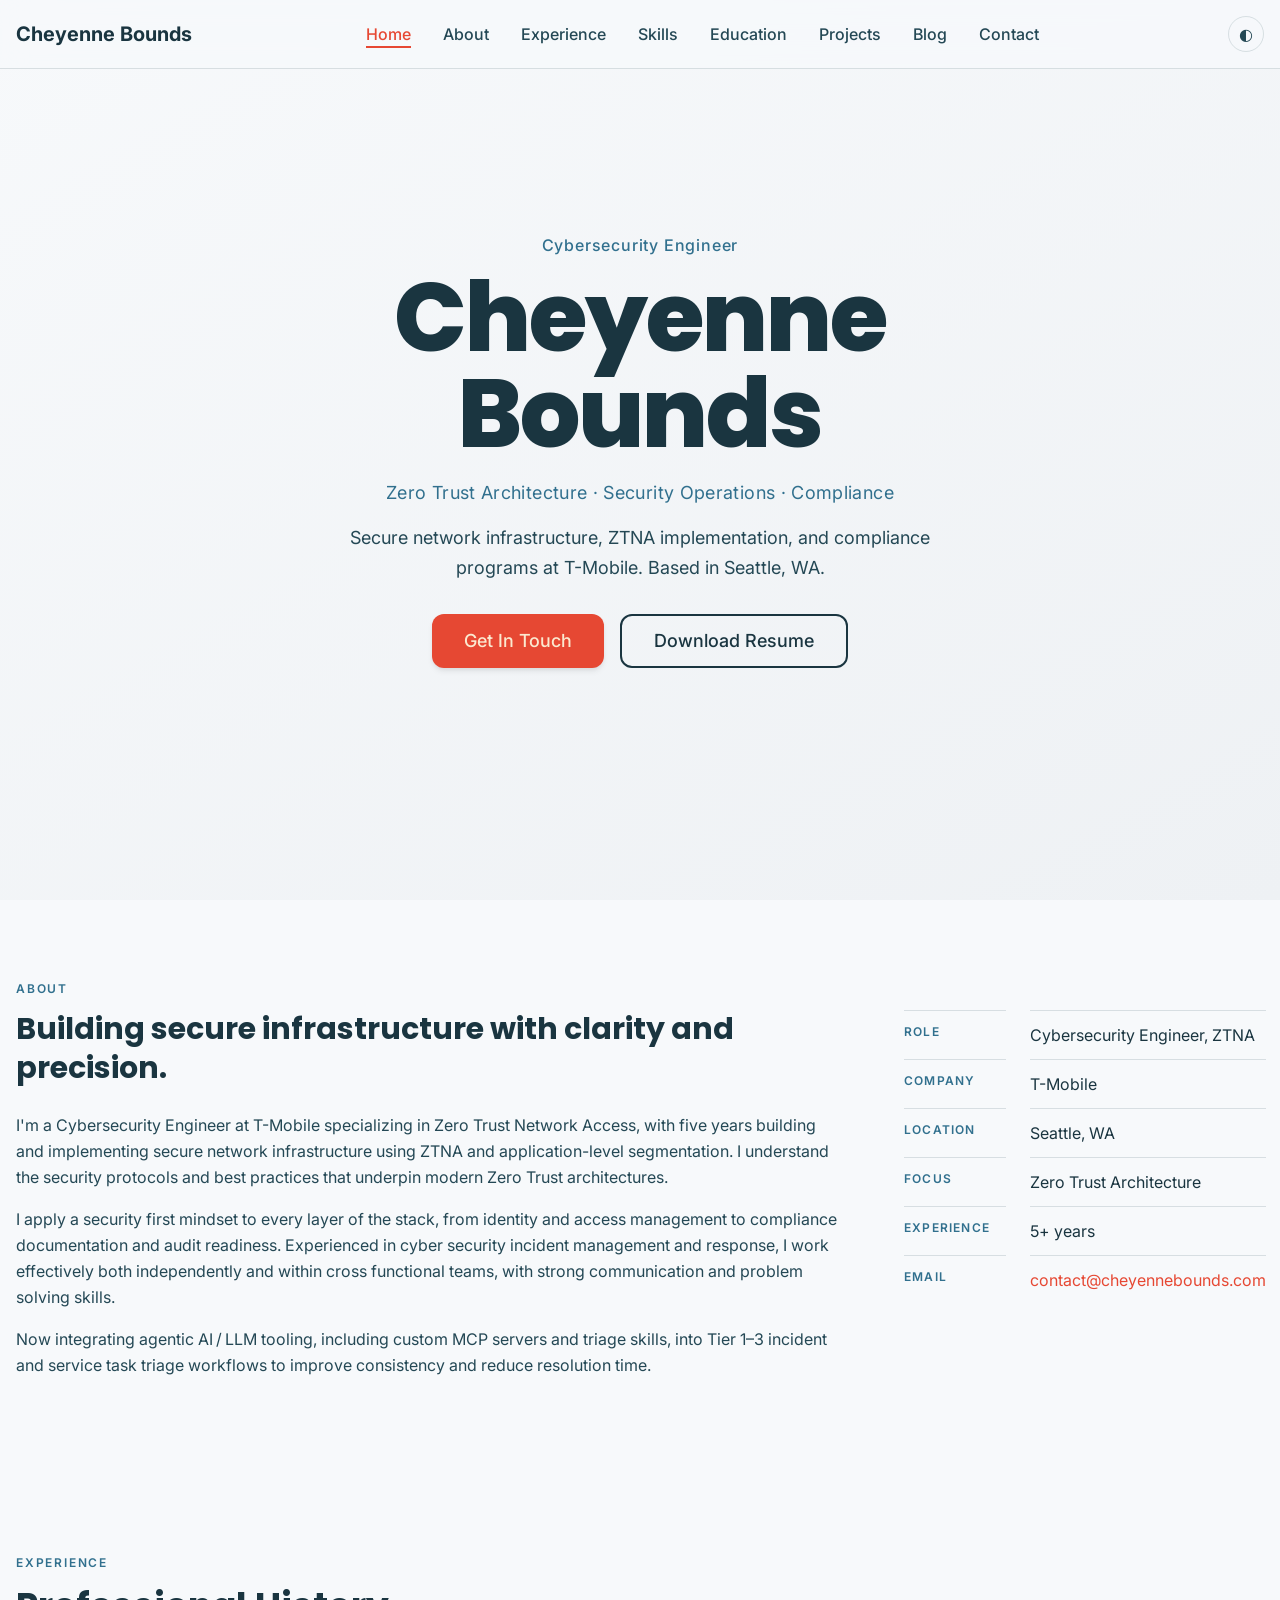
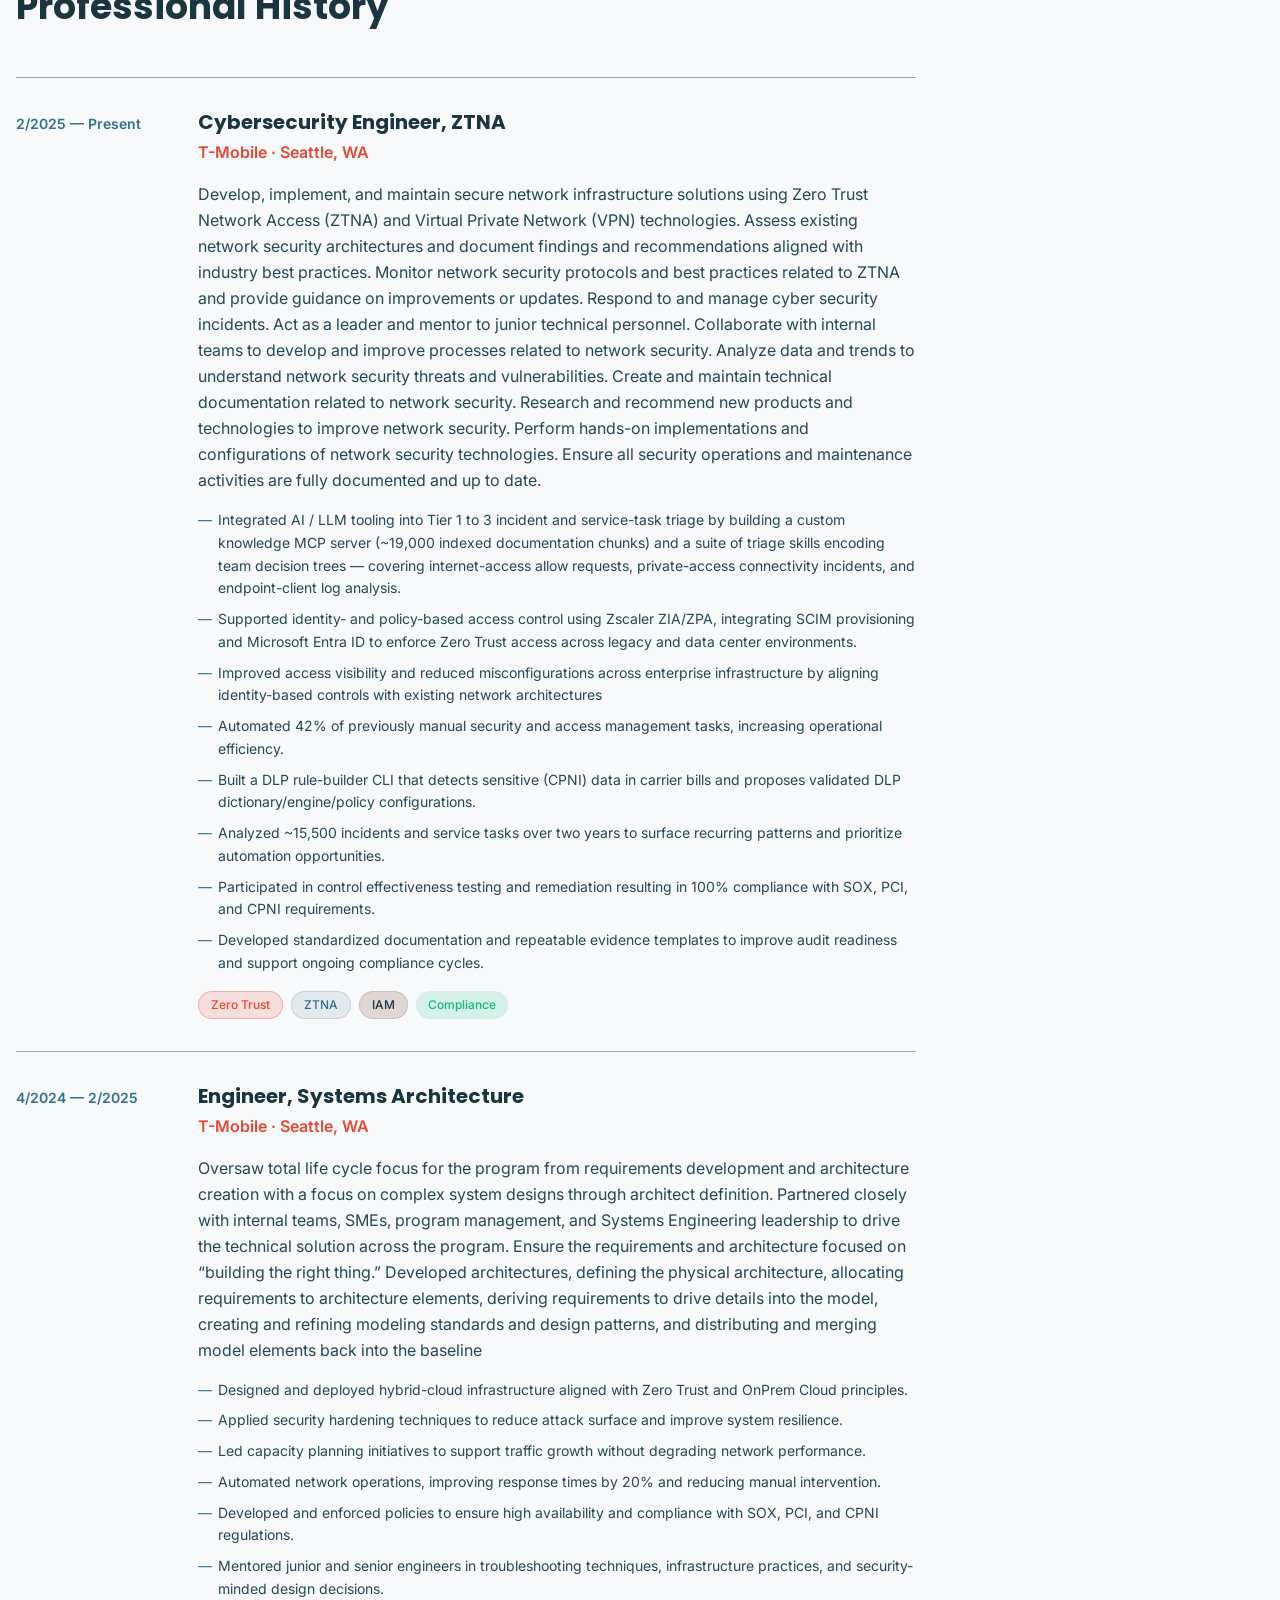
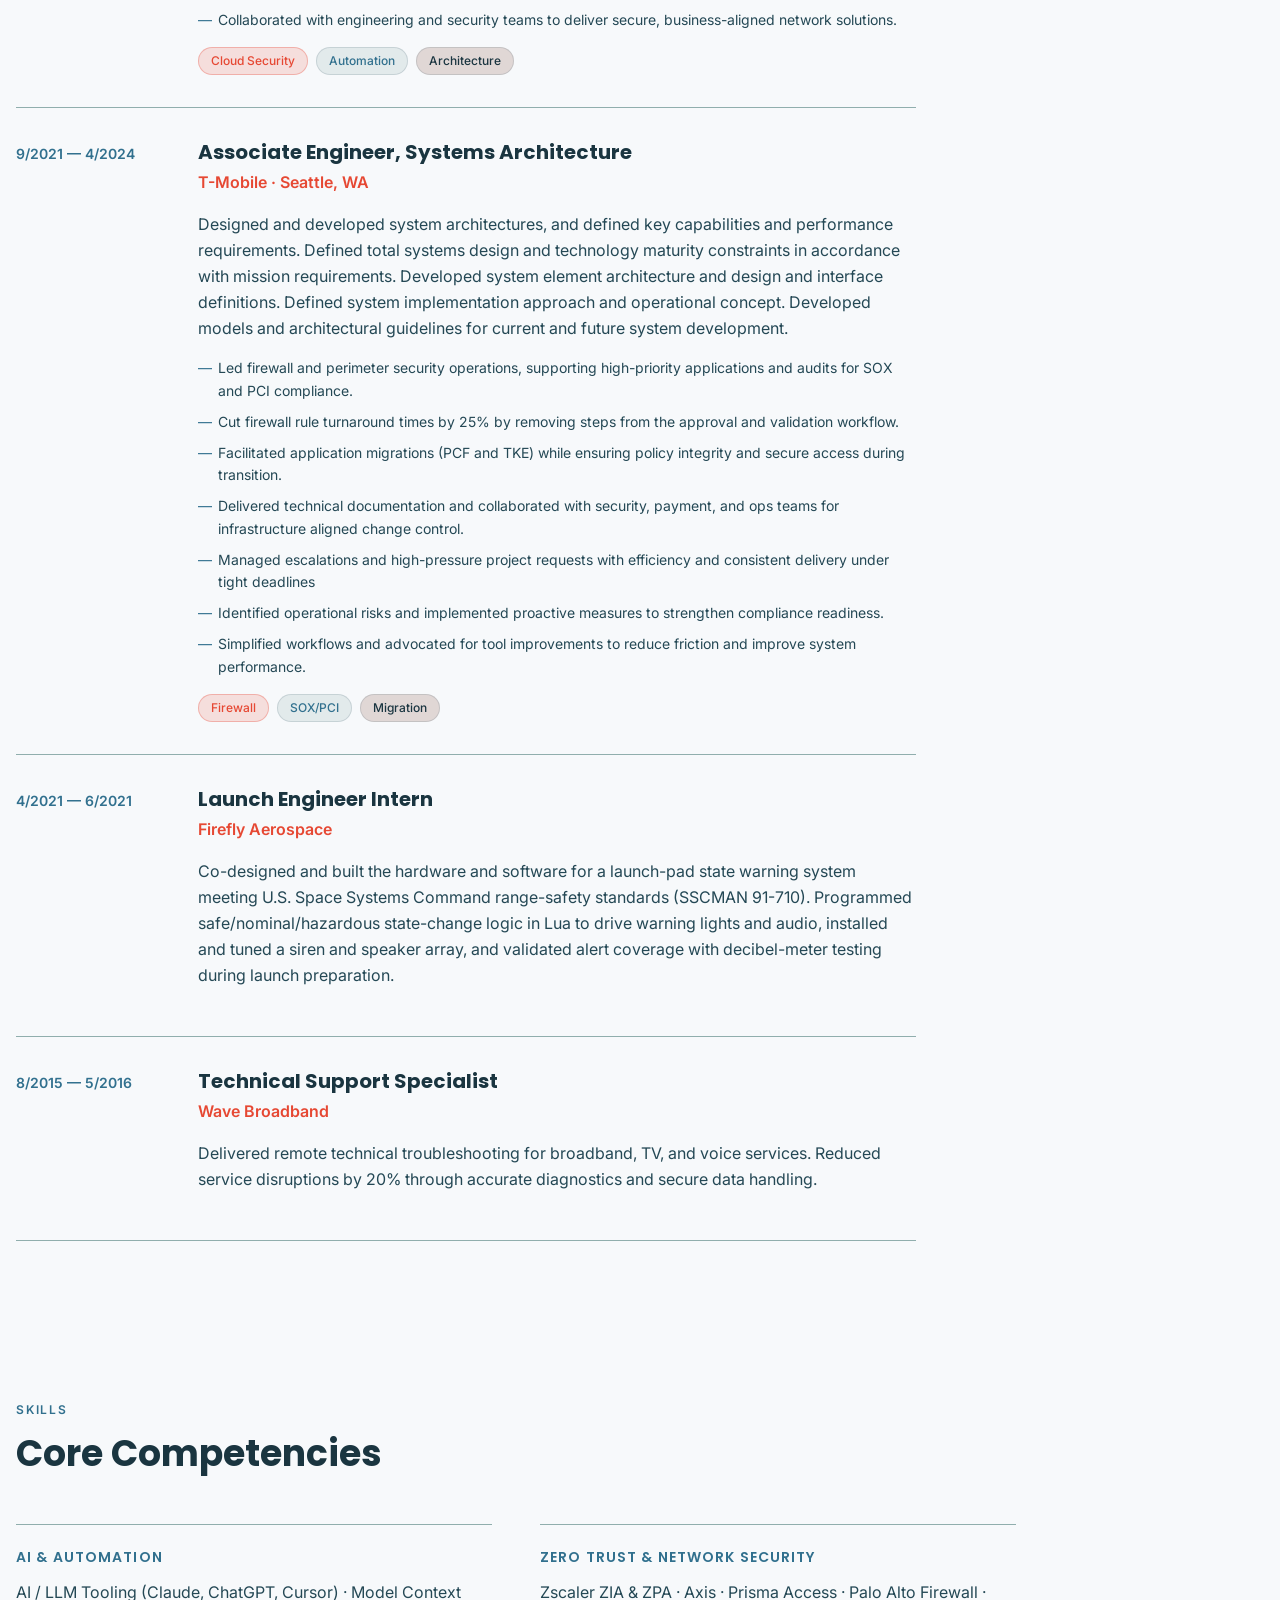
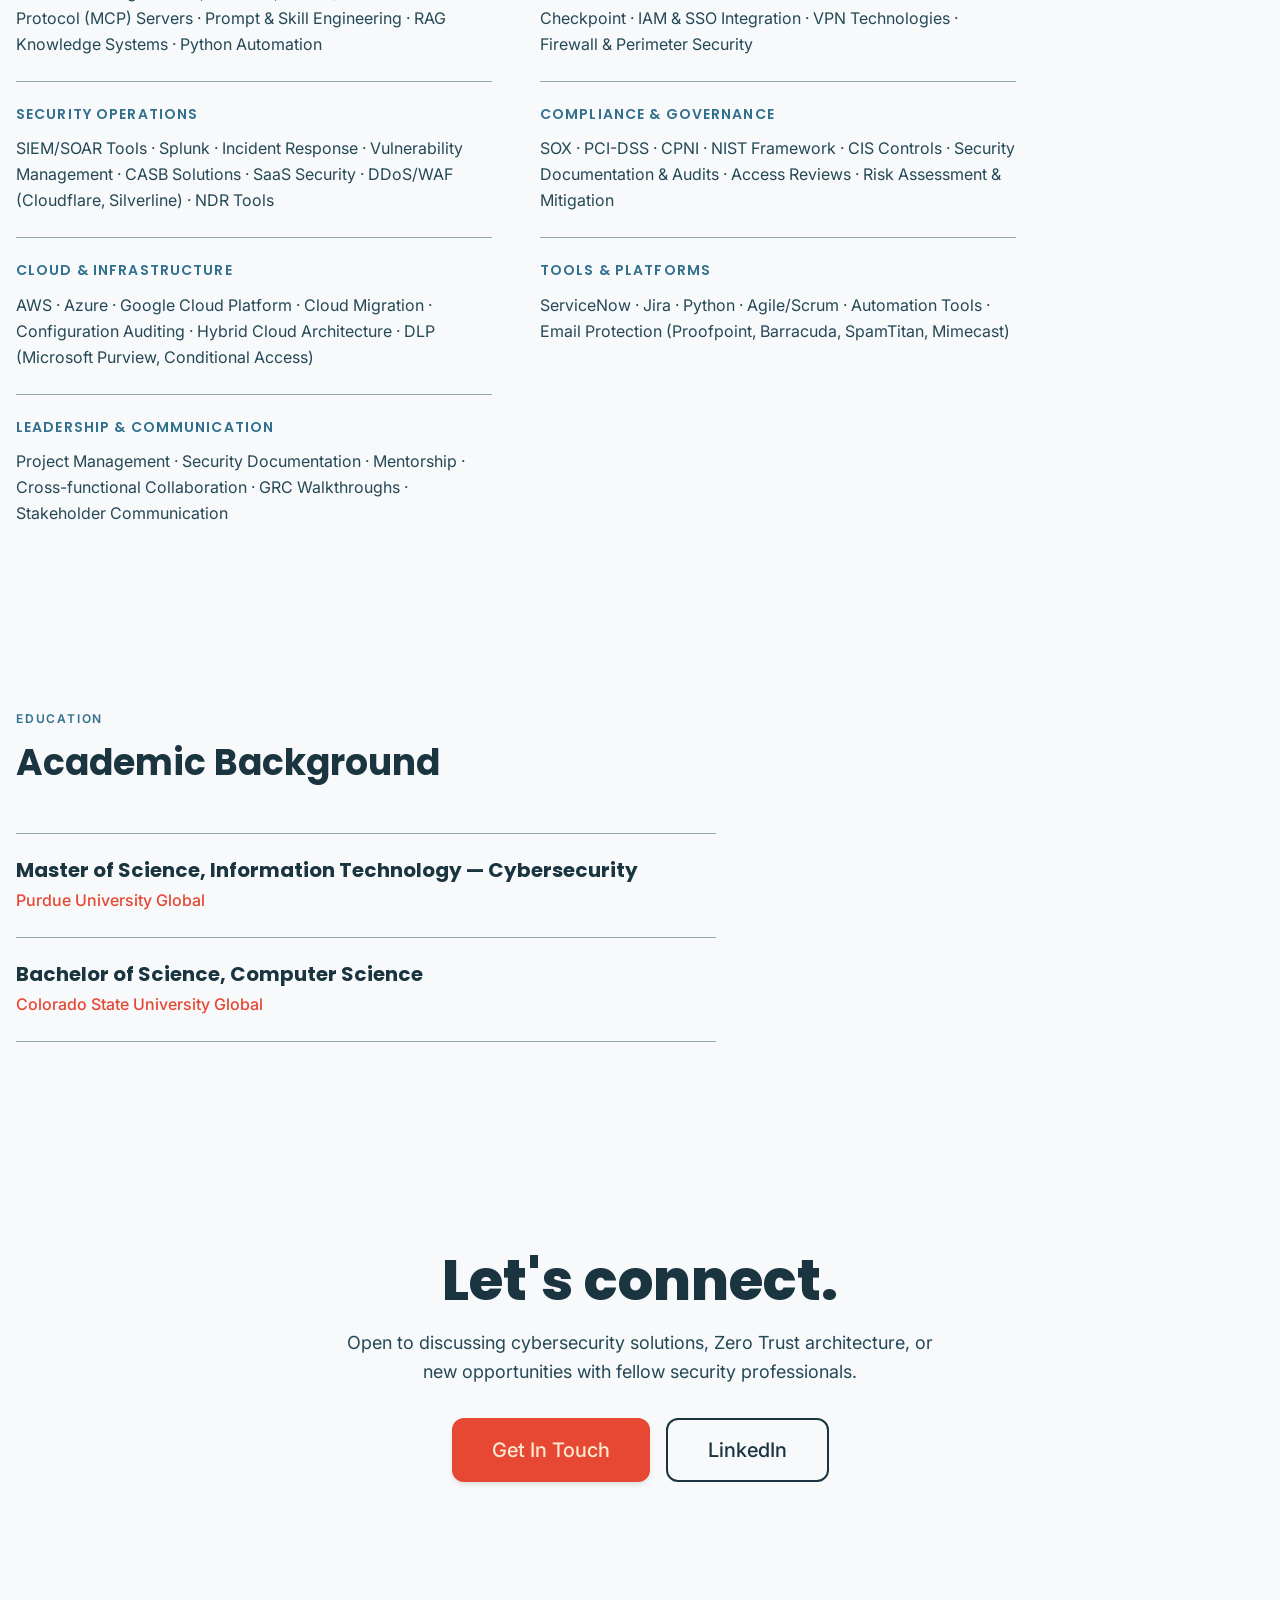
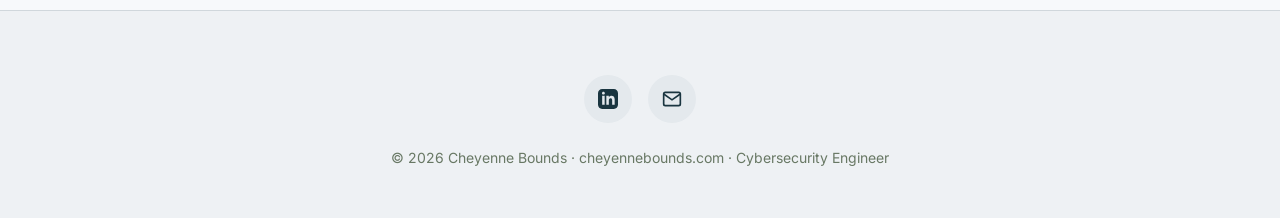
==== commit 9a904d58: "Edited wording" ====
--- a/index.html
+++ b/index.html
@@ -73,14 +73,14 @@
                         practices that underpin modern Zero Trust architectures.
                     </p>
                     <p>
-                        I apply a security-first mindset to every layer of the stack — from identity and access management
+                        I apply a security first mindset to every layer of the stack, from identity and access management
                         to compliance documentation and audit readiness. Experienced in cyber security incident management
-                        and response, I work effectively both independently and within cross-functional teams,
-                        with strong communication and problem-solving skills.
+                        and response, I work effectively both independently and within cross functional teams,
+                        with strong communication and problem solving skills.
                     </p>
                     <p>
-                        Now integrating agentic AI&thinsp;/&thinsp;LLM tooling — including custom MCP servers and triage skills —
-                        into Tier&nbsp;1&ndash;3 incident and service-task triage workflows to improve consistency
+                        Now integrating agentic AI&thinsp;/&thinsp;LLM tooling, including custom MCP servers and triage skills,
+                        into Tier&nbsp;1&ndash;3 incident and service task triage workflows to improve consistency
                         and reduce resolution time.
                     </p>
                 </div>
@@ -173,10 +173,10 @@
                             Designed and developed system architectures, and defined key capabilities and performance requirements. Defined total systems design and technology maturity constraints in accordance with mission requirements. Developed system element architecture and design and interface definitions. Defined system implementation approach and operational concept. Developed models and architectural guidelines for current and future system development.
                         </p>
                         <ul class="exp-bullets">
-                            <li>Led firewall and perimeter security operations, supporting high-priority applications and audits for SOX/PCI compliance.</li>
+                            <li>Led firewall and perimeter security operations, supporting high-priority applications and audits for SOX and PCI compliance.</li>
                             <li>Cut firewall rule turnaround times by 25% by removing steps from the approval and validation workflow.</li>
                             <li>Facilitated application migrations (PCF and TKE) while ensuring policy integrity and secure access during transition.</li>
-                            <li>Delivered technical documentation and collaborated with security, payment, and ops teams for infrastructure-aligned change control.</li>
+                            <li>Delivered technical documentation and collaborated with security, payment, and ops teams for infrastructure aligned change control.</li>
                             <li>Managed escalations and high-pressure project requests with efficiency and consistent delivery under tight deadlines</li>
                             <li>Identified operational risks and implemented proactive measures to strengthen compliance readiness.</li>
                             <li>Simplified workflows and advocated for tool improvements to reduce friction and improve system performance.</li>
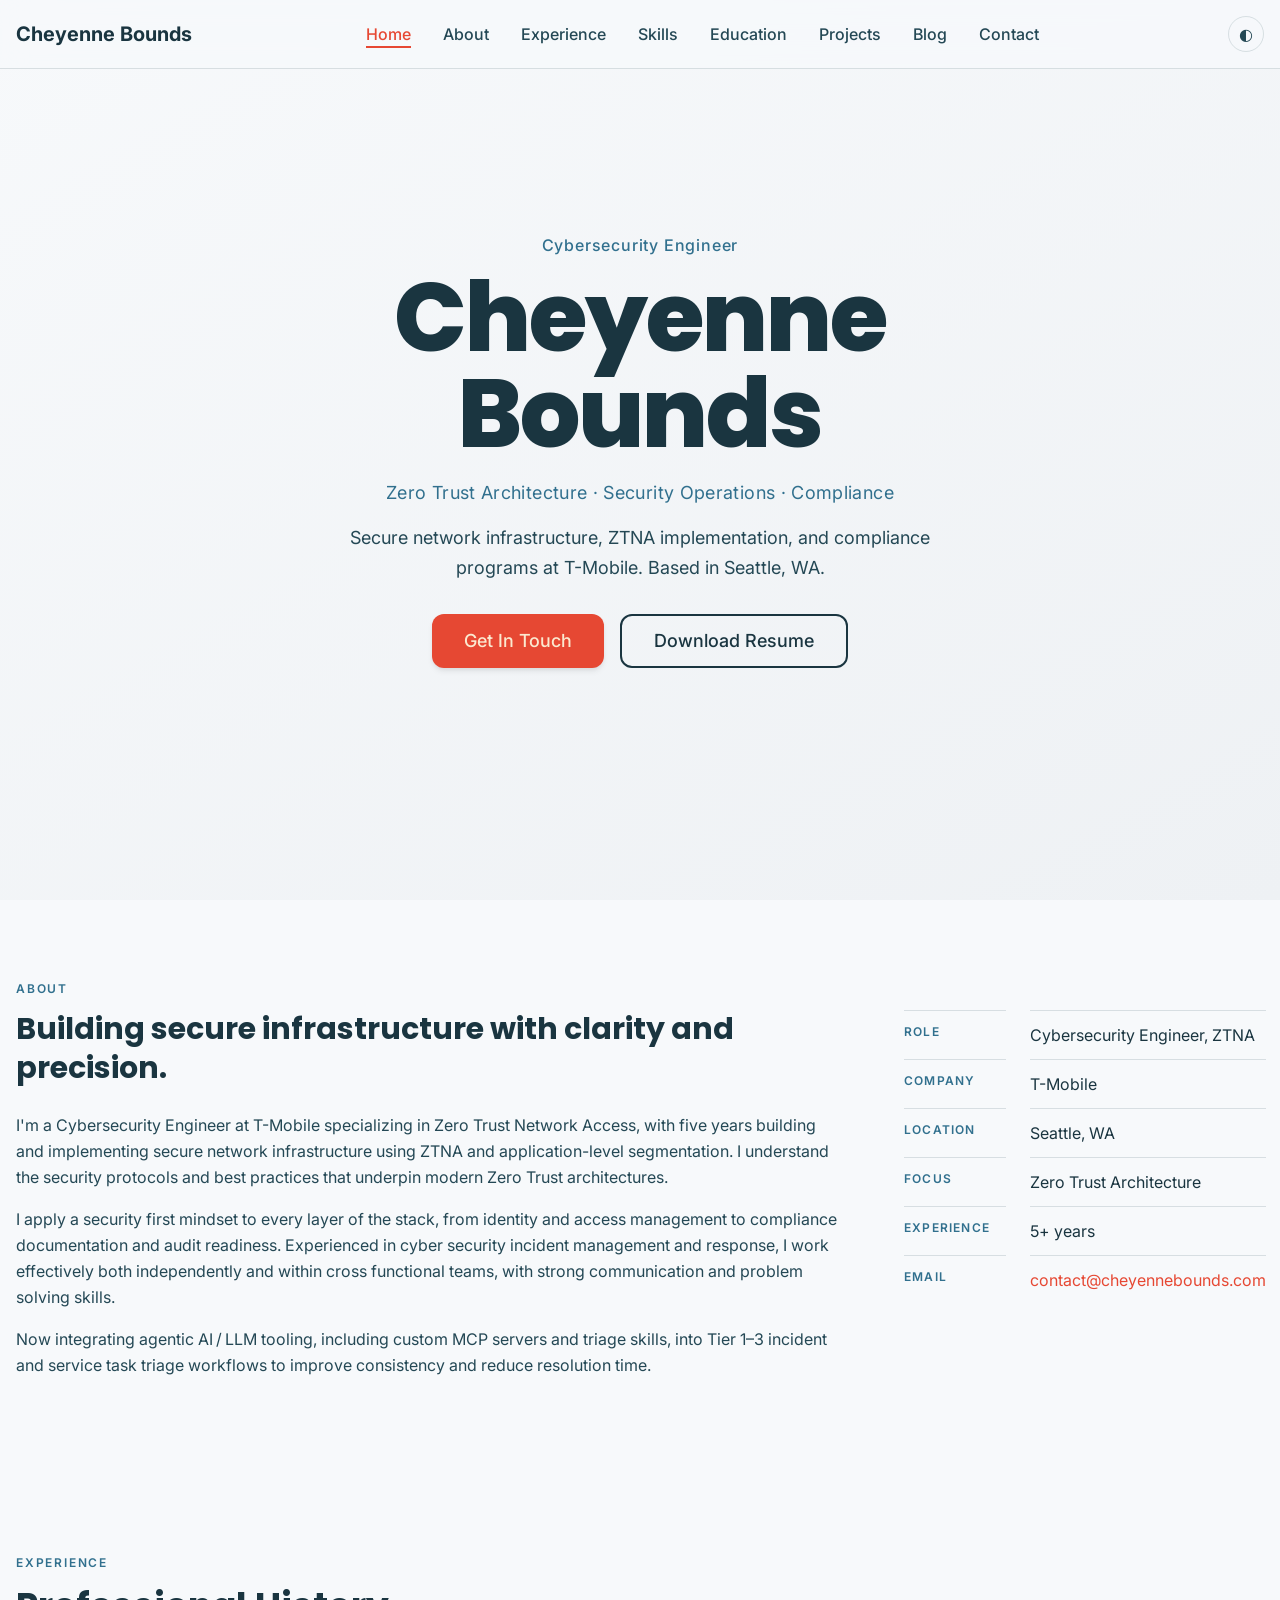
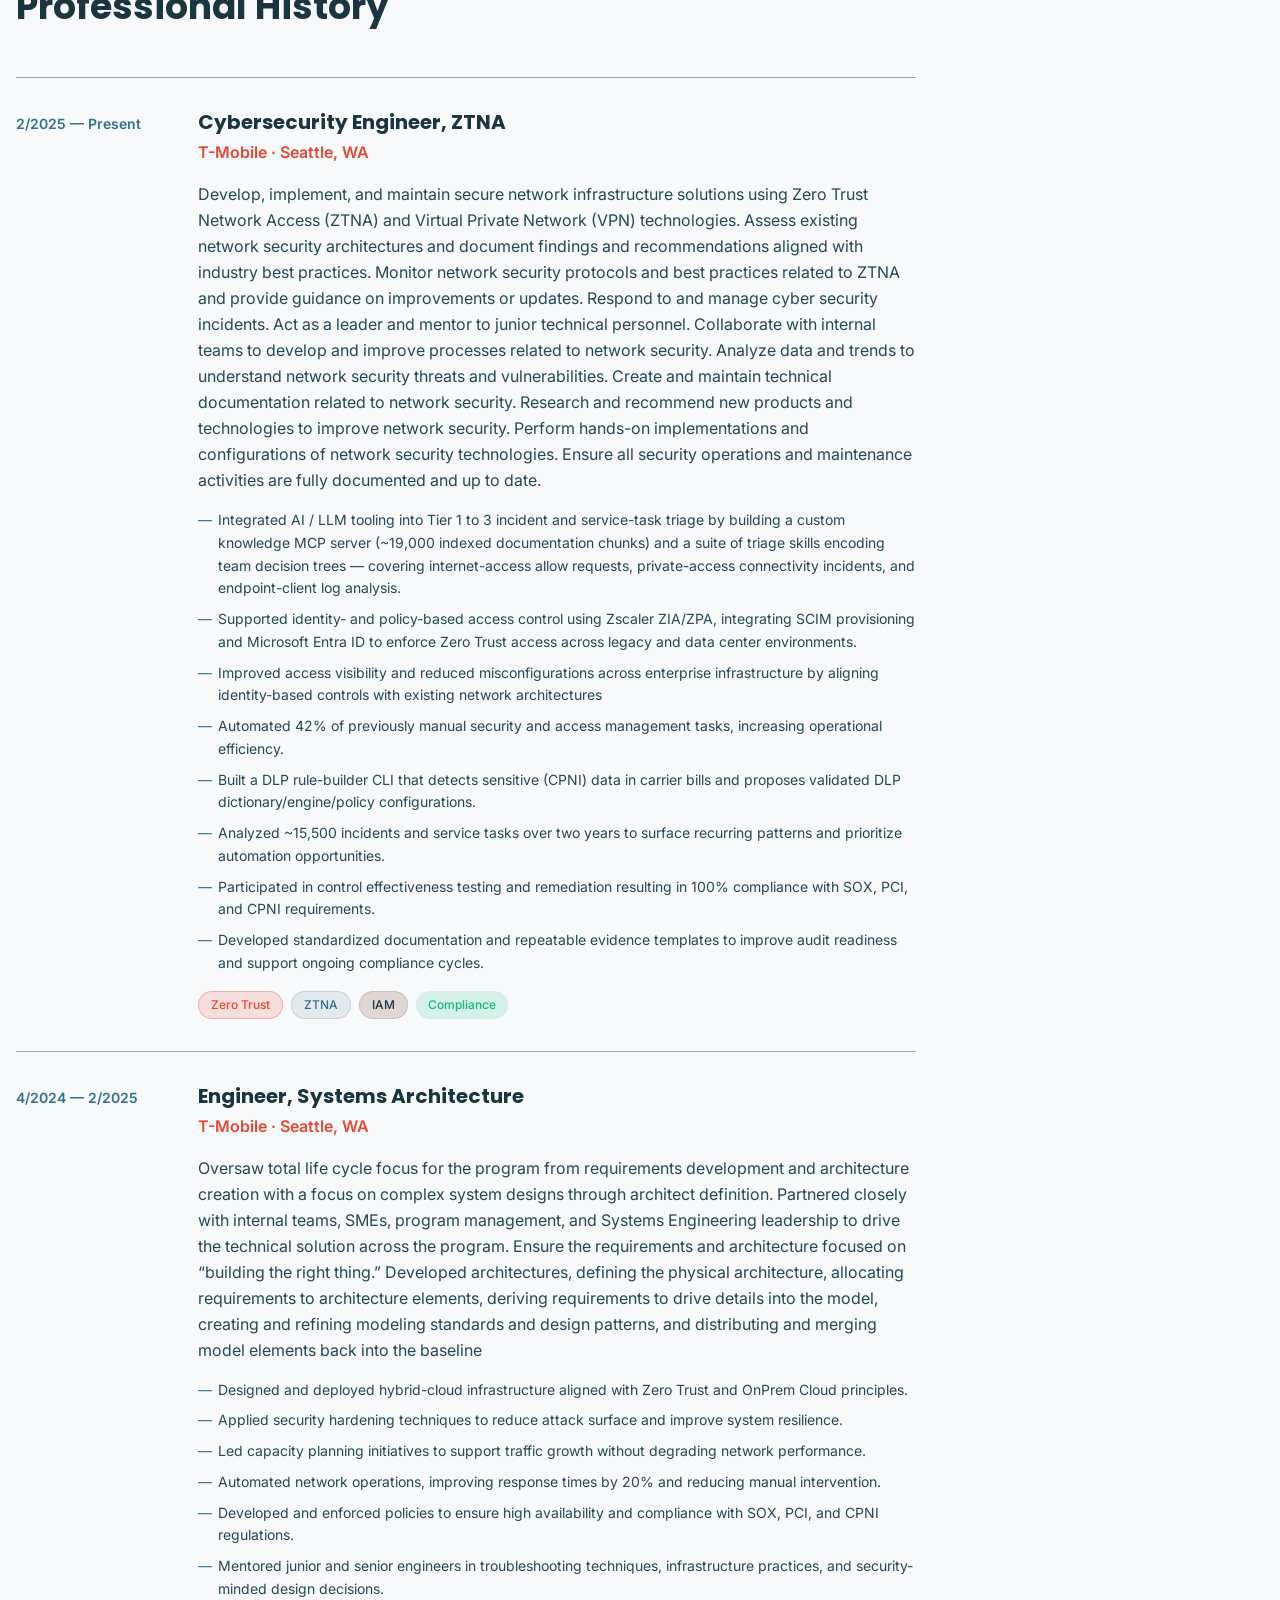
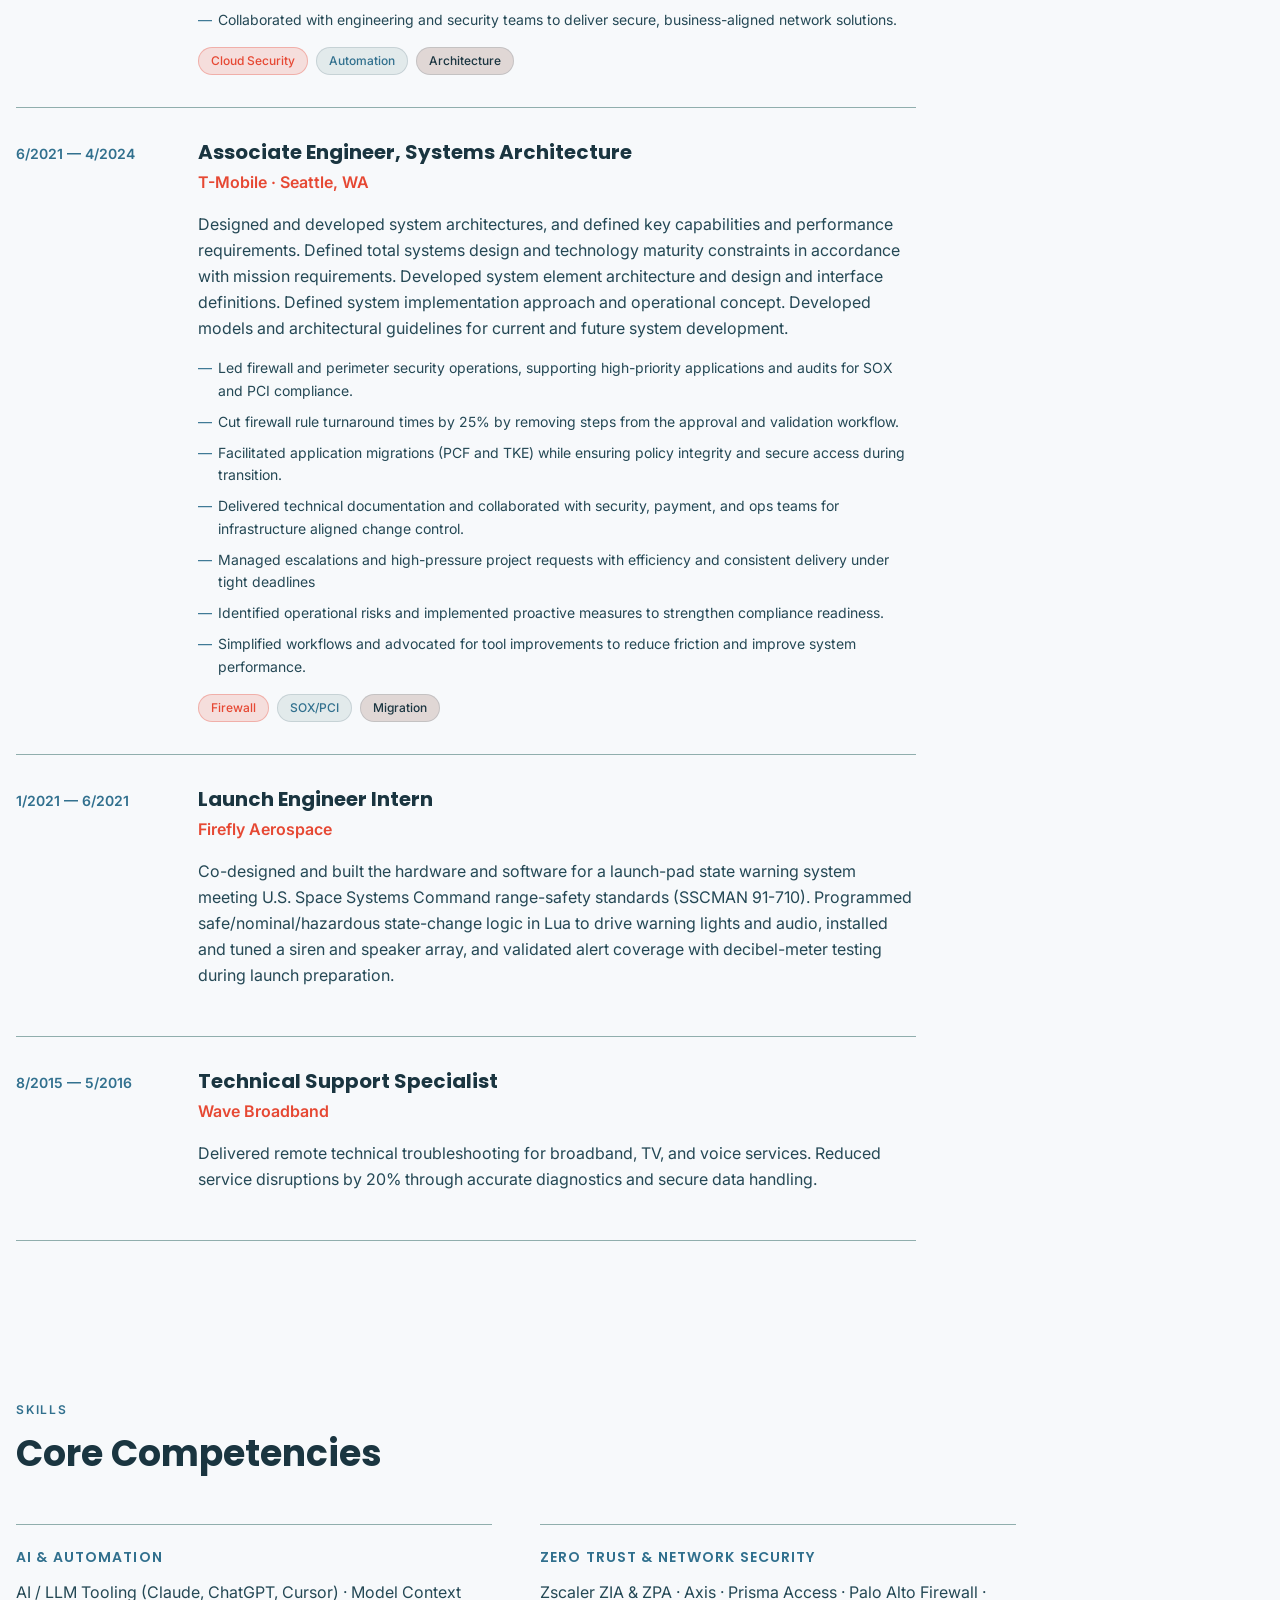
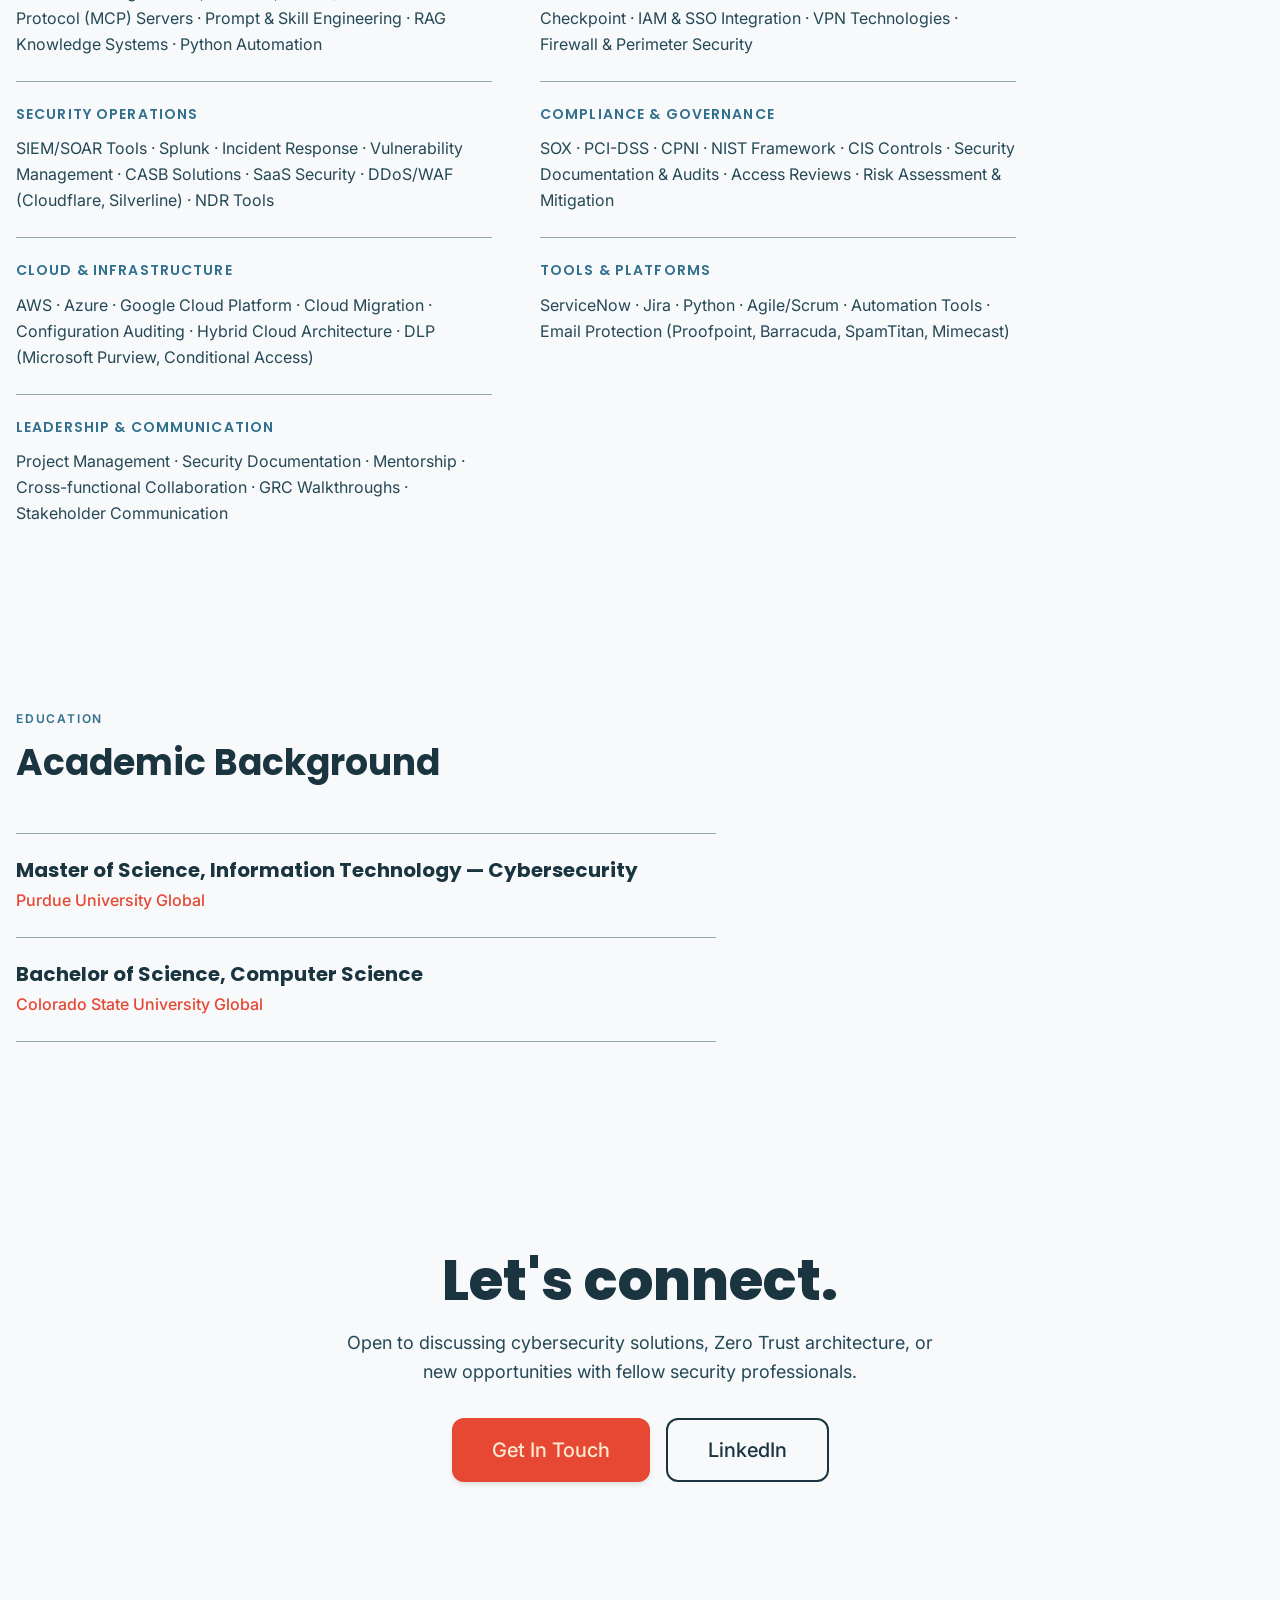
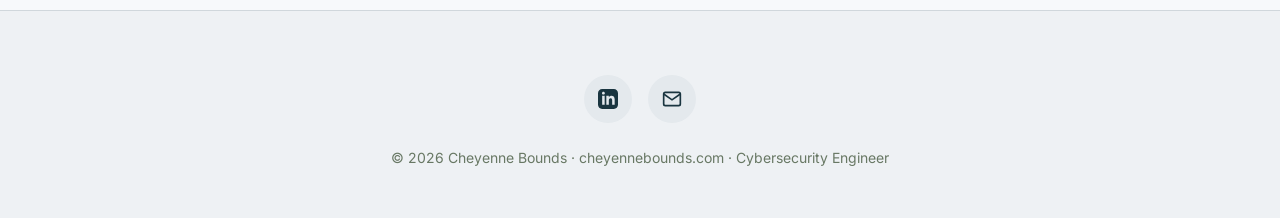
==== commit 9bcba874: "Changed work dates" ====
--- a/index.html
+++ b/index.html
@@ -165,7 +165,7 @@
                 </div>
 
                 <div class="exp-item animate-fade-in">
-                    <div class="exp-year">9/2021 — 4/2024</div>
+                    <div class="exp-year">6/2021 — 4/2024</div>
                     <div class="exp-content">
                         <h3 class="exp-role">Associate Engineer, Systems Architecture</h3>
                         <p class="exp-company">T-Mobile · Seattle, WA</p>
@@ -190,7 +190,7 @@
                 </div>
 
                 <div class="exp-item animate-fade-in">
-                    <div class="exp-year">4/2021 — 6/2021</div>
+                    <div class="exp-year">1/2021 — 6/2021</div>
                     <div class="exp-content">
                         <h3 class="exp-role">Launch Engineer Intern</h3>
                         <p class="exp-company">Firefly Aerospace</p>
